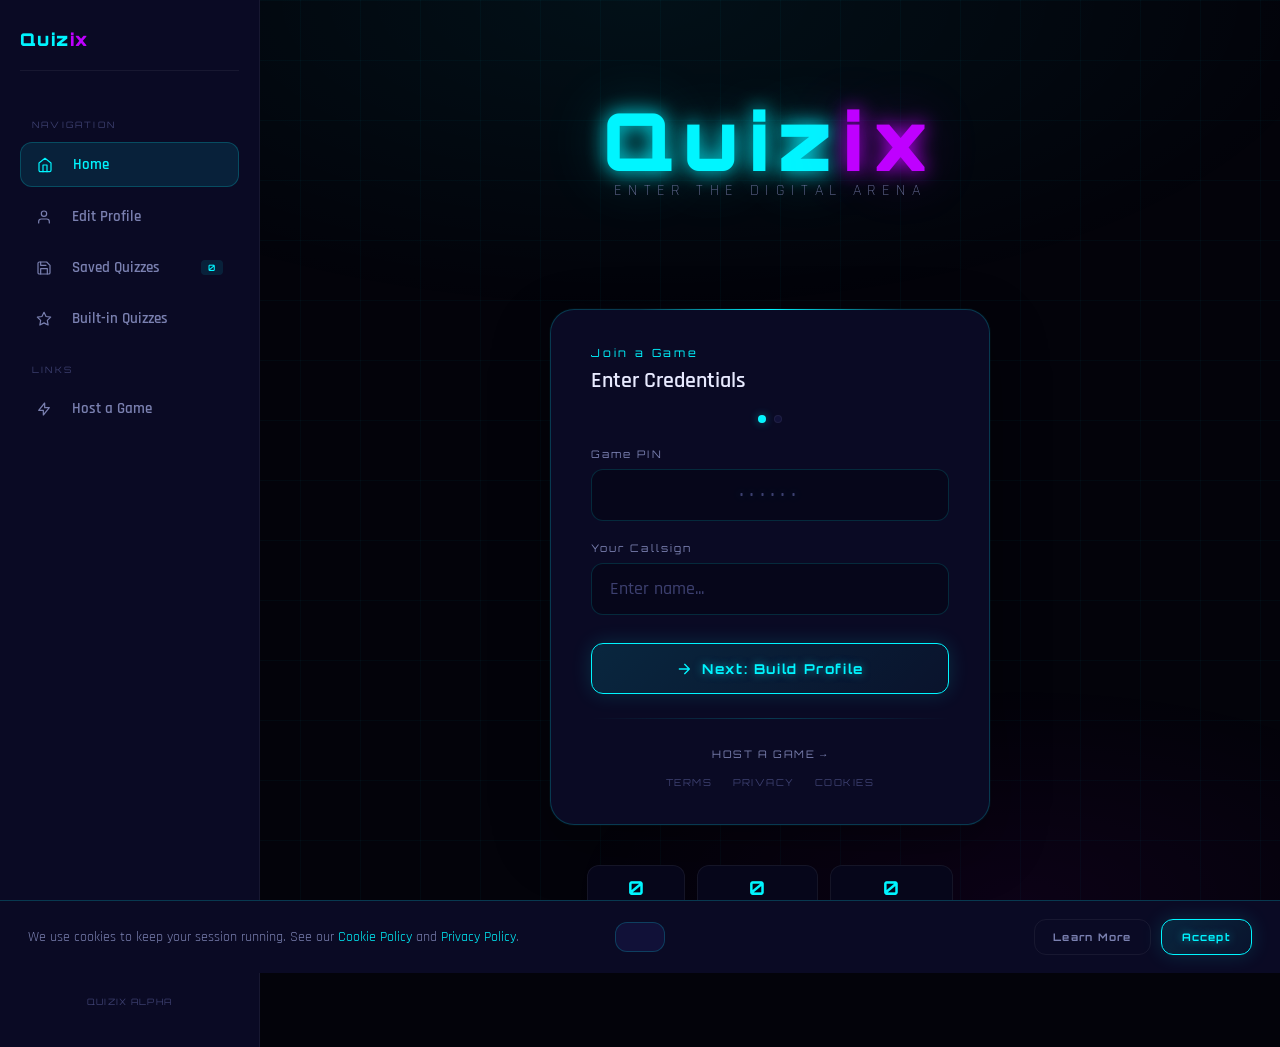
==== index.html @ 75e866b0 "Update index.html" ====
<!DOCTYPE html>
<html lang="en" data-theme="dark">
<head>
  <meta charset="UTF-8" />
  <meta name="viewport" content="width=device-width, initial-scale=1.0" />
  <title>Quizix — Enter the Arena</title>
  <link rel="stylesheet" href="style.css" />
<link rel="icon" href="https://iili.io/BruLSa9.png" sizes="192x192">
  <style>
    .screen-join, .screen-lobby-player, .screen-question, .screen-result, .screen-final, .screen-leaderboard { overflow-y: auto; }

    /* ===== SCORE BAR ===== */
    .my-score-bar {
      position: fixed; top: 0; left: 0; right: 0; z-index: 50;
      background: rgba(3,3,10,0.9); backdrop-filter: blur(10px);
      border-bottom: 1px solid var(--border-subtle);
      padding: 10px 20px;
      display: flex; align-items: center; justify-content: space-between;
    }
    [data-theme="light"] .my-score-bar { background: rgba(240,242,255,0.92); }
    .my-score-label { font-family: var(--font-display); font-size: 0.6rem; letter-spacing: 0.2em; color: var(--text-secondary); }
    .my-score-val { font-family: var(--font-display); font-size: 1.1rem; font-weight: 700; color: var(--neon-cyan); }
    .screen-question { padding-top: 70px; }

    /* ===== TOP BAR RIGHT ===== */
    .top-bar-right {
      position: fixed; top: 16px; right: 16px; z-index: 300;
      display: flex; align-items: center; gap: 8px;
    }
    .brain-bits-badge {
      background: var(--bg-panel);
      border: 1px solid rgba(255,230,0,0.3);
      border-radius: 20px;
      padding: 6px 14px;
      display: flex; align-items: center; gap: 6px;
      cursor: default;
      font-family: var(--font-display);
      font-size: 0.75rem;
      font-weight: 700;
      color: var(--neon-yellow);
      transition: all 0.2s;
      box-shadow: 0 2px 12px rgba(255,230,0,0.08);
      user-select: none;
    }
    .brain-bits-badge:hover { border-color: var(--neon-yellow); box-shadow: 0 0 16px rgba(255,230,0,0.2); }
    .brain-bits-tooltip {
      position: fixed; top: 52px; right: 16px; z-index: 301;
      background: var(--bg-elevated);
      border: 1px solid rgba(255,230,0,0.3);
      border-radius: var(--radius-md);
      padding: 8px 14px;
      font-family: var(--font-body);
      font-size: 0.85rem;
      color: var(--text-secondary);
      white-space: nowrap;
      opacity: 0; pointer-events: none;
      transform: translateY(-4px);
      transition: all 0.2s;
    }
    .brain-bits-badge:hover + .brain-bits-tooltip { opacity: 1; transform: translateY(0); }

    /* Pro badge */
    .pro-active-badge {
      background: rgba(255,230,0,0.12);
      border: 1px solid rgba(255,230,0,0.4);
      border-radius: 20px;
      padding: 5px 12px;
      font-family: var(--font-display);
      font-size: 0.6rem;
      letter-spacing: 0.12em;
      color: var(--neon-yellow);
      display: none;
      align-items: center;
      gap: 5px;
    }
    .pro-active-badge.visible { display: flex; }

    /* ===== HOME SCREEN ===== */
    #screen-home { padding: 0; align-items: stretch; justify-content: stretch; min-height: 100vh; position: relative; }
    #screen-home.active { display: flex; }
    .home-layout { display: flex; width: 100%; min-height: 100vh; }

    /* ===== SIDEBAR ===== */
    .sidebar {
      width: 260px; min-width: 260px;
      background: var(--bg-panel);
      border-right: 1px solid var(--border-subtle);
      display: flex; flex-direction: column;
      padding: 28px 20px; gap: 8px;
      position: relative; z-index: 10;
    }
    .sidebar-logo { display: flex; align-items: center; gap: 10px; margin-bottom: 24px; padding-bottom: 20px; border-bottom: 1px solid var(--border-subtle); }
    .sidebar-logo-img { height: 32px; width: auto; }
    .sidebar-logo-text { font-family: var(--font-display); font-size: 1.1rem; font-weight: 900; color: var(--neon-cyan); letter-spacing: 0.08em; }
    .sidebar-logo-text span { color: var(--neon-purple); }
    .sidebar-nav-label { font-family: var(--font-display); font-size: 0.55rem; letter-spacing: 0.25em; color: var(--text-muted); padding: 8px 12px 4px; margin-top: 8px; }
    .sidebar-btn {
      display: flex; align-items: center; gap: 12px;
      padding: 12px 16px; border-radius: var(--radius-md);
      border: none; background: transparent; cursor: pointer;
      font-family: var(--font-body); font-size: 0.95rem; font-weight: 600;
      color: var(--text-secondary); text-align: left; width: 100%; transition: all 0.2s;
    }
    .sidebar-btn:hover { background: rgba(0,245,255,0.06); color: var(--text-primary); }
    .sidebar-btn.active { background: rgba(0,245,255,0.1); color: var(--neon-cyan); border: 1px solid rgba(0,245,255,0.2); }
    .sidebar-btn .sb-icon { display: flex; align-items: center; width: 24px; flex-shrink: 0; }
    .sidebar-btn .sb-badge { margin-left: auto; font-family: var(--font-display); font-size: 0.55rem; letter-spacing: 0.1em; padding: 2px 7px; border-radius: 4px; background: rgba(0,245,255,0.1); color: var(--neon-cyan); }
    .sidebar-spacer { flex: 1; }
    .sidebar-version { font-family: var(--font-display); font-size: 0.55rem; letter-spacing: 0.15em; color: var(--text-muted); padding: 12px; text-align: center; }

    /* ===== HOME MAIN ===== */
    .home-main { flex: 1; display: flex; flex-direction: column; align-items: center; justify-content: center; padding: 60px 40px 80px; position: relative; overflow-y: auto; }
    .home-hero { text-align: center; margin-bottom: 48px; }
    .home-hero-img { height: 60px; width: auto; margin: 0 auto 16px; display: block; }
    .home-tagline { font-family: var(--font-body); font-size: 1rem; font-weight: 300; letter-spacing: 0.4em; color: var(--text-secondary); margin-bottom: 40px; }
    .home-cta-card { width: 100%; max-width: 440px; background: var(--bg-panel); border: 1px solid var(--border-glow); border-radius: var(--radius-xl); padding: 36px 40px; position: relative; }
    .home-cta-card::before { content: ''; position: absolute; top: -1px; left: 20%; right: 20%; height: 1px; background: linear-gradient(90deg, transparent, var(--neon-cyan), transparent); }
    .home-stats { display: flex; gap: 12px; justify-content: center; margin-top: 24px; flex-wrap: wrap; }

    /* ===== SIDEBAR PANELS ===== */
    .sidebar-panel { display: none; flex-direction: column; gap: 20px; width: 100%; max-width: 520px; padding: 60px 40px 80px; overflow-y: auto; }
    .sidebar-panel.panel-active { display: flex; }

    /* ===== EDIT PROFILE PANEL ===== */
    .profile-edit-avatar-wrap { display: flex; align-items: center; gap: 20px; padding: 20px; background: var(--bg-card); border: 1px solid var(--border-subtle); border-radius: var(--radius-lg); }
    .profile-edit-avatar { width: 72px; height: 72px; border-radius: 50%; border: 2px solid var(--neon-cyan); display: flex; align-items: center; justify-content: center; font-size: 2rem; flex-shrink: 0; transition: all 0.3s; overflow: hidden; }
    .profile-edit-avatar img { width: 100%; height: 100%; object-fit: cover; border-radius: 50%; }
    .profile-edit-info { flex: 1; }
    .profile-edit-name { font-family: var(--font-display); font-size: 1rem; font-weight: 700; color: var(--text-primary); margin-bottom: 4px; }
    .profile-edit-sub { font-family: var(--font-body); font-size: 0.85rem; color: var(--text-secondary); }
    .pro-locked-section { background: var(--bg-card); border: 1px solid rgba(255,230,0,0.2); border-radius: var(--radius-lg); padding: 20px; }
    .pro-locked-header { display: flex; align-items: center; gap: 8px; margin-bottom: 14px; }
    .pro-lock-icon { display: flex; align-items: center; color: var(--neon-yellow); }
    .pro-locked-title { font-family: var(--font-display); font-size: 0.7rem; letter-spacing: 0.15em; color: var(--neon-yellow); }
    .pro-img-upload-btn { width: 100%; padding: 20px; border: 2px dashed rgba(255,230,0,0.2); border-radius: var(--radius-md); background: transparent; cursor: pointer; display: flex; flex-direction: column; align-items: center; gap: 8px; transition: all 0.2s; color: var(--text-muted); font-family: var(--font-body); font-size: 0.9rem; }
    .pro-img-upload-btn:hover { border-color: rgba(255,230,0,0.4); background: rgba(255,230,0,0.03); color: var(--neon-yellow); }
    .bb-earning-guide { background: var(--bg-card); border: 1px solid var(--border-subtle); border-radius: var(--radius-lg); padding: 20px; }
    .bb-earn-row { display: flex; align-items: center; gap: 14px; padding: 10px 0; border-bottom: 1px solid var(--border-subtle); }
    .bb-earn-row:last-child { border-bottom: none; padding-bottom: 0; }
    .bb-earn-icon { display: flex; align-items: center; width: 28px; justify-content: center; flex-shrink: 0; }
    .bb-earn-info { flex: 1; }
    .bb-earn-title { font-family: var(--font-body); font-size: 0.9rem; font-weight: 600; color: var(--text-primary); }
    .bb-earn-desc { font-family: var(--font-body); font-size: 0.8rem; color: var(--text-secondary); margin-top: 2px; }
    .bb-earn-reward { font-family: var(--font-display); font-size: 0.8rem; font-weight: 700; color: var(--neon-yellow); }

    /* Pro upload preview */
    .pro-upload-preview { display: none; flex-direction: column; align-items: center; gap: 12px; }
    .pro-upload-preview.visible { display: flex; }
    .pro-upload-img-wrap { width: 80px; height: 80px; border-radius: 50%; overflow: hidden; border: 2px solid var(--neon-yellow); }
    .pro-upload-img-wrap img { width: 100%; height: 100%; object-fit: cover; }

    /* ===== CANCEL PRO ===== */
    .pro-cancel-btn {
      width: 100%; padding: 12px;
      background: transparent;
      border: 1px solid rgba(255,0,110,0.25);
      border-radius: var(--radius-md);
      font-family: var(--font-display); font-size: 0.65rem; font-weight: 700; letter-spacing: 0.12em;
      color: rgba(255,0,110,0.6); cursor: pointer;
      transition: all 0.2s;
      display: flex; align-items: center; justify-content: center; gap: 6px;
      margin-top: 10px;
    }
    .pro-cancel-btn:hover { border-color: var(--neon-pink); color: var(--neon-pink); background: rgba(255,0,110,0.04); }

    /* ===== SAVED QUIZZES ===== */
    .saved-quiz-card { background: var(--bg-card); border: 1px solid var(--border-subtle); border-radius: var(--radius-lg); padding: 18px 20px; display: flex; align-items: center; gap: 16px; cursor: pointer; transition: all 0.2s; animation: slideIn 0.3s ease both; }
    .saved-quiz-card:hover { border-color: var(--border-glow); transform: translateY(-1px); }
    .sqc-icon { display: flex; align-items: center; justify-content: center; width: 44px; height: 44px; border-radius: 10px; background: rgba(0,245,255,0.08); flex-shrink: 0; }
    .sqc-info { flex: 1; min-width: 0; }
    .sqc-title { font-family: var(--font-display); font-size: 0.75rem; font-weight: 700; letter-spacing: 0.05em; color: var(--text-primary); margin-bottom: 4px; white-space: nowrap; overflow: hidden; text-overflow: ellipsis; }
    .sqc-meta { font-family: var(--font-body); font-size: 0.8rem; color: var(--text-secondary); }
    .sqc-arrow { color: var(--text-muted); display: flex; align-items: center; }
    .no-saved-quizzes { text-align: center; padding: 40px 20px; }
    .no-saved-icon { display: flex; justify-content: center; margin-bottom: 12px; color: var(--text-muted); }
    .no-saved-text { font-family: var(--font-body); font-size: 1rem; color: var(--text-secondary); margin-bottom: 16px; }

    /* ===== PRO POPUP ===== */
    .pro-modal-overlay { position: fixed; inset: 0; z-index: 800; background: rgba(3,3,10,0.88); backdrop-filter: blur(16px); display: flex; align-items: center; justify-content: center; opacity: 0; pointer-events: none; transition: opacity 0.3s; }
    [data-theme="light"] .pro-modal-overlay { background: rgba(200,210,255,0.7); }
    .pro-modal-overlay.open { opacity: 1; pointer-events: all; }
    .pro-modal-box { background: var(--bg-panel); border: 1px solid rgba(255,230,0,0.3); border-radius: var(--radius-xl); padding: 0; max-width: 400px; width: 92%; overflow: hidden; box-shadow: 0 30px 80px rgba(0,0,0,0.5), 0 0 60px rgba(255,230,0,0.08); transform: scale(0.92); transition: transform 0.3s cubic-bezier(0.34,1.56,0.64,1); position: relative; }
    .pro-modal-overlay.open .pro-modal-box { transform: scale(1); }
    .pro-modal-img-wrap { width: 100%; height: 160px; overflow: hidden; position: relative; background: linear-gradient(135deg, rgba(255,230,0,0.08), rgba(191,0,255,0.08)); display: flex; align-items: center; justify-content: center; }
    .pro-modal-img { width: 100%; height: 100%; object-fit: cover; }
    .pro-modal-body { padding: 28px 32px 32px; text-align: center; }
    .pro-modal-title { font-family: var(--font-display); font-size: 1rem; font-weight: 700; letter-spacing: 0.1em; color: var(--neon-yellow); margin-bottom: 8px; }
    .pro-modal-sub { font-family: var(--font-body); font-size: 0.95rem; color: var(--text-secondary); line-height: 1.6; margin-bottom: 24px; }
    .pro-modal-features { display: flex; flex-direction: column; gap: 10px; margin-bottom: 24px; text-align: left; }
    .pro-feature-row { display: flex; align-items: center; gap: 10px; font-family: var(--font-body); font-size: 0.88rem; color: var(--text-secondary); }
    .pro-feature-row .pf-check { color: var(--neon-yellow); font-size: 1rem; display: flex; align-items: center; }
    .pro-buy-btn { width: 100%; padding: 16px; background: linear-gradient(135deg, rgba(255,230,0,0.15), rgba(255,109,0,0.1)); border: 1px solid var(--neon-yellow); border-radius: var(--radius-md); font-family: var(--font-display); font-size: 0.8rem; font-weight: 700; letter-spacing: 0.12em; color: var(--neon-yellow); cursor: pointer; box-shadow: 0 0 20px rgba(255,230,0,0.15); transition: all 0.2s; display: flex; align-items: center; justify-content: center; gap: 8px; }
    .pro-buy-btn:hover { box-shadow: 0 0 30px rgba(255,230,0,0.3); transform: translateY(-1px); }
    .pro-bb-balance { font-family: var(--font-display); font-size: 0.65rem; letter-spacing: 0.1em; color: var(--text-muted); margin-top: 12px; }
    .pro-modal-close { position: absolute; top: 12px; right: 12px; background: rgba(3,3,10,0.7); border: 1px solid rgba(255,255,255,0.1); color: rgba(255,255,255,0.6); width: 30px; height: 30px; border-radius: 8px; cursor: pointer; display: flex; align-items: center; justify-content: center; font-size: 0.85rem; transition: all 0.2s; z-index: 2; }
    .pro-modal-close:hover { border-color: rgba(255,0,110,0.4); color: var(--neon-pink); }

    /* ===== PROFILE STEP ===== */
    .profile-step { display: none; }
    .profile-step.active { display: flex; flex-direction: column; }
    .step-indicator { display: flex; gap: 8px; justify-content: center; margin-bottom: 24px; }
    .step-dot { width: 8px; height: 8px; border-radius: 50%; background: var(--bg-elevated); border: 1px solid var(--border-subtle); transition: all 0.3s; }
    .step-dot.active { background: var(--neon-cyan); box-shadow: 0 0 8px rgba(0,245,255,0.4); }
    .step-dot.done { background: rgba(0,245,255,0.3); }
    .q-image-wrap { width: 100%; max-width: 600px; margin: 0 auto 20px; }
    .q-image-wrap img { width: 100%; max-height: 220px; object-fit: contain; border-radius: var(--radius-md); border: 1px solid var(--border-subtle); background: var(--bg-card); }
    .multi-hint { font-family: var(--font-display); font-size: 0.6rem; letter-spacing: 0.15em; color: var(--neon-green); text-align: center; margin-bottom: 12px; display: none; }
    .multi-submit-wrap { display: flex; justify-content: center; margin-top: 16px; }
    .answer-btn.multi-selected { outline: 3px solid var(--neon-green); outline-offset: 2px; }
    .poll-hint { font-family: var(--font-display); font-size: 0.6rem; letter-spacing: 0.15em; color: var(--neon-orange); text-align: center; margin-bottom: 12px; display: none; }

    /* ===== LEGAL ===== */
    .legal-modal { position: fixed; inset: 0; z-index: 600; background: rgba(3,3,10,0.88); backdrop-filter: blur(16px); display: flex; align-items: center; justify-content: center; opacity: 0; pointer-events: none; transition: opacity 0.3s; }
    .legal-modal.open { opacity: 1; pointer-events: all; }
    .legal-box { background: var(--bg-panel); border: 1px solid var(--border-glow); border-radius: var(--radius-xl); padding: 40px; max-width: 600px; width: 92%; max-height: 80vh; overflow-y: auto; position: relative; }
    .legal-box h2 { font-family: var(--font-display); font-size: 0.9rem; letter-spacing: 0.2em; color: var(--neon-cyan); margin-bottom: 6px; }
    .legal-box p, .legal-box li { font-family: var(--font-body); font-size: 0.95rem; color: var(--text-secondary); line-height: 1.7; margin-bottom: 10px; }
    .legal-box ul { padding-left: 18px; margin-bottom: 12px; }
    .legal-box .legal-close { position: absolute; top: 16px; right: 16px; background: transparent; border: 1px solid var(--border-subtle); color: var(--text-muted); width: 32px; height: 32px; border-radius: 8px; cursor: pointer; display: flex; align-items: center; justify-content: center; transition: all 0.2s; }
    .cookie-banner { position: fixed; bottom: 0; left: 0; right: 0; z-index: 400; background: var(--bg-panel); border-top: 1px solid var(--border-glow); padding: 18px 28px; display: flex; align-items: center; gap: 18px; flex-wrap: wrap; backdrop-filter: blur(16px); transform: translateY(100%); transition: transform 0.4s cubic-bezier(0.34,1.56,0.64,1); }
    .cookie-banner.visible { transform: translateY(0); }
    .cookie-text { flex: 1; font-family: var(--font-body); font-size: 0.9rem; color: var(--text-secondary); min-width: 200px; }
    .cookie-text a { color: var(--neon-cyan); cursor: pointer; text-decoration: none; }
    .legal-footer { text-align: center; font-family: var(--font-display); font-size: 0.6rem; letter-spacing: 0.15em; color: var(--text-muted); margin-top: 16px; }
    .legal-footer a { color: var(--text-muted); text-decoration: none; margin: 0 8px; cursor: pointer; transition: color 0.2s; }
    .legal-footer a:hover { color: var(--neon-cyan); }
    .logo-img { height: 38px; width: auto; object-fit: contain; display: block; margin: 0 auto 8px; }

    /* ===== HACK MODE ===== */
    #matrix-canvas { position: fixed; inset: 0; z-index: 0; pointer-events: none; opacity: 0; transition: opacity 1s; }
    #matrix-canvas.visible { opacity: 0.15; }
    #scan-glitch { position: fixed; inset: 0; pointer-events: none; z-index: 1; background: repeating-linear-gradient(transparent, transparent 2px, rgba(0,255,65,0.01) 2px, rgba(0,255,65,0.01) 4px); }
    body.hack-mode-active { background: #000500 !important; }
    body.hack-mode-active .panel, body.hack-mode-active .stat-badge, body.hack-mode-active .lb-item { background: rgba(0,10,0,0.9) !important; border-color: rgba(0,255,65,0.25) !important; }
    body.hack-mode-active input { background: rgba(0,5,0,0.9) !important; border-color: rgba(0,255,65,0.2) !important; color: #00ff41 !important; }
    body.hack-mode-active .btn-primary { background: rgba(0,255,65,0.08) !important; border-color: #00ff41 !important; color: #00ff41 !important; }
    body.hack-mode-active .section-title, body.hack-mode-active .my-score-val { color: #00ff41 !important; }
    body.hack-mode-active .answer-btn { border-color: rgba(0,255,65,0.2) !important; background: rgba(0,10,0,0.8) !important; }
    body.hack-mode-active .answer-btn.correct { background: rgba(0,255,65,0.1) !important; border-color: #00ff41 !important; }
    body.hack-mode-active .timer-ring .ring-progress { stroke: #00ff41 !important; }
    body.hack-mode-active .timer-number { color: #00ff41 !important; }
    body.hack-mode-active .progress-bar-fill { background: linear-gradient(90deg,#00ff41,#00cc33) !important; }
    body.hack-mode-active .lb-score { color: #00ff41 !important; }
    body.hack-mode-active .my-score-bar { background: rgba(0,5,0,0.95) !important; }

    /* ===== COOK MODE ===== */
    body.cook-mode-active { background: #0a0500 !important; }
    body.cook-mode-active .panel, body.cook-mode-active .stat-badge, body.cook-mode-active .lb-item { background: rgba(20,10,0,0.92) !important; border-color: rgba(255,109,0,0.25) !important; }
    body.cook-mode-active .btn-primary { background: rgba(255,109,0,0.1) !important; border-color: var(--neon-orange) !important; color: var(--neon-orange) !important; }
    body.cook-mode-active .section-title, body.cook-mode-active .my-score-val { color: var(--neon-orange) !important; }
    body.cook-mode-active .timer-ring .ring-progress { stroke: var(--neon-orange) !important; }
    body.cook-mode-active .timer-number { color: var(--neon-orange) !important; }
    body.cook-mode-active .progress-bar-fill { background: linear-gradient(90deg, var(--neon-orange), var(--neon-yellow)) !important; }
    body.cook-mode-active .lb-score { color: var(--neon-orange) !important; }
    body.cook-mode-active .my-score-bar { background: rgba(10,5,0,0.95) !important; border-bottom-color: rgba(255,109,0,0.2) !important; }
    body.cook-mode-active .answered-badge { background: rgba(255,109,0,0.08) !important; border-color: rgba(255,109,0,0.3) !important; color: var(--neon-orange) !important; }

    /* ===== COOK BONUS ===== */
    #screen-cook-bonus { position: fixed; inset: 0; z-index: 200; background: #0a0500; display: flex; flex-direction: column; align-items: center; justify-content: center; padding: 40px; gap: 16px; opacity: 0; pointer-events: none; transition: opacity 0.5s; }
    #screen-cook-bonus.active { opacity: 1; pointer-events: all; }
    .cook-bonus-title { font-family: var(--font-display); font-size: 0.65rem; letter-spacing: 0.3em; color: rgba(255,109,0,0.5); text-align: center; }
    .cook-dish-display { text-align: center; }
    .cook-dish-icon { display: flex; justify-content: center; margin-bottom: 8px; }
    .cook-dish-name { font-family: var(--font-display); font-size: clamp(1rem,3vw,1.5rem); color: var(--neon-orange); font-weight: 700; text-shadow: 0 0 15px rgba(255,109,0,0.4); margin-bottom: 4px; }
    .cook-dish-desc { font-family: var(--font-body); font-size: 0.9rem; color: rgba(255,109,0,0.5); }
    .cook-bonus-pts { font-family: var(--font-display); font-size: 1.3rem; font-weight: 700; color: var(--neon-yellow); text-align: center; }
    .cook-bonus-waiting { font-family: var(--font-display); font-size: 0.65rem; letter-spacing: 0.2em; color: rgba(255,109,0,0.4); text-align: center; margin-top: 8px; display: flex; align-items: center; gap: 6px; justify-content: center; }

    /* ===== HACK CUTSCENE ===== */
    #screen-cutscene { position: fixed; inset: 0; z-index: 200; background: #000500; display: flex; flex-direction: column; align-items: center; justify-content: center; gap: 0; padding: 40px; opacity: 0; pointer-events: none; transition: opacity 0.5s; }
    #screen-cutscene.active { opacity: 1; pointer-events: all; }
    .cutscene-line { font-family: 'Courier New',monospace; font-size: clamp(1.2rem,3vw,2rem); color: #00ff41; text-align: center; margin-bottom: 8px; opacity: 0; transform: translateY(10px); transition: opacity 0.6s, transform 0.6s; }
    .cutscene-line.visible { opacity: 1; transform: none; }
    .cutscene-line.large { font-size: clamp(1.8rem,5vw,3.5rem); font-weight: 700; margin-bottom: 20px; }
    .cutscene-line.sub { font-size: clamp(0.8rem,2vw,1rem); color: rgba(0,255,65,0.5); letter-spacing: 0.25em; }
    .cutscene-progress { margin-top: 40px; width: 280px; height: 2px; background: rgba(0,255,65,0.1); border-radius: 1px; overflow: hidden; opacity: 0; transition: opacity 0.5s 1s; }
    .cutscene-progress.visible { opacity: 1; }
    .cutscene-progress-fill { height: 100%; width: 0%; background: #00ff41; transition: width 2.5s ease; }

    /* ===== PASSWORD PICKER ===== */
    #screen-password { position: fixed; inset: 0; z-index: 200; background: #000500; display: flex; flex-direction: column; align-items: center; justify-content: center; padding: 40px; gap: 24px; opacity: 0; pointer-events: none; transition: opacity 0.5s; }
    #screen-password.active { opacity: 1; pointer-events: all; }
    .pass-title { font-family: 'Courier New',monospace; font-size: 0.7rem; letter-spacing: 0.3em; color: rgba(0,255,65,0.5); text-align: center; }
    .pass-headline { font-family: 'Courier New',monospace; font-size: clamp(1.2rem,3.5vw,2rem); color: #00ff41; text-shadow: 0 0 20px rgba(0,255,65,0.5); text-align: center; font-weight: 700; }
    .pass-sub { font-family: 'Courier New',monospace; font-size: 0.85rem; color: rgba(0,255,65,0.4); text-align: center; }
    .password-grid { display: flex; flex-direction: column; gap: 14px; width: 100%; max-width: 400px; }
    .password-btn { background: rgba(0,10,0,0.9); border: 1px solid rgba(0,255,65,0.3); border-radius: 8px; padding: 18px 24px; cursor: pointer; font-family: 'Courier New',monospace; font-size: 1.05rem; color: #00ff41; text-align: left; transition: all 0.2s; display: flex; align-items: center; gap: 14px; }
    .password-btn:hover { border-color: #00ff41; background: rgba(0,255,65,0.04); transform: translateX(4px); }
    .pass-key-icon { display: flex; align-items: center; opacity: 0.7; }

    /* ===== HACK MINI-GAME ===== */
    #screen-hack-minigame { position: fixed; inset: 0; z-index: 200; background: #000500; display: flex; flex-direction: column; align-items: center; justify-content: center; padding: 30px; gap: 18px; opacity: 0; pointer-events: none; transition: opacity 0.5s; overflow-y: auto; }
    #screen-hack-minigame.active { opacity: 1; pointer-events: all; }
    .hack-target-info { text-align: center; }
    .hack-target-label { font-family: 'Courier New',monospace; font-size: 0.65rem; letter-spacing: 0.3em; color: rgba(0,255,65,0.4); margin-bottom: 6px; }
    .hack-target-name { font-family: 'Courier New',monospace; font-size: clamp(1.2rem,3vw,1.8rem); color: #00ff41; font-weight: 700; }
    .hack-terminal { background: rgba(0,8,0,0.95); border: 1px solid rgba(0,255,65,0.2); border-radius: 10px; padding: 20px 24px; width: 100%; max-width: 440px; position: relative; overflow: hidden; }
    .hack-terminal::before { content:''; position:absolute; top:0; left:0; right:0; height:28px; background: rgba(0,255,65,0.04); border-bottom: 1px solid rgba(0,255,65,0.1); }
    .hack-terminal-bar { position:absolute; top:8px; left:14px; display:flex; gap:6px; }
    .hack-terminal-dot { width:8px; height:8px; border-radius:50%; }
    .hack-terminal-dot:nth-child(1){background:#ff4444;} .hack-terminal-dot:nth-child(2){background:#ffaa00;} .hack-terminal-dot:nth-child(3){background:#00ff41;}
    .hack-terminal-title { position:absolute; top:7px; left:50%; transform:translateX(-50%); font-family:'Courier New',monospace; font-size:0.65rem; color:rgba(0,255,65,0.4); letter-spacing:0.15em; }
    .hack-terminal-body { padding-top: 20px; }
    .hack-log-line { font-family:'Courier New',monospace; font-size:0.82rem; color:rgba(0,255,65,0.7); line-height:1.8; opacity:0; transition:opacity 0.3s; }
    .hack-log-line.visible { opacity:1; }
    .hack-log-line.accent { color:#00ff41; }
    .hack-log-line.warn { color:#ffaa00; }
    .hack-firewall { width:100%; max-width:440px; background:rgba(0,8,0,0.9); border:1px solid rgba(0,255,65,0.2); border-radius:8px; padding:14px 18px; }
    .hack-fw-label { font-family:'Courier New',monospace; font-size:0.65rem; letter-spacing:0.2em; color:rgba(0,255,65,0.4); margin-bottom:10px; display:flex; align-items:center; justify-content:space-between; }
    .hack-fw-bar-wrap { height:6px; background:rgba(0,255,65,0.1); border-radius:3px; overflow:hidden; }
    .hack-fw-bar { height:100%; width:100%; background:linear-gradient(90deg,#00ff41,#ffaa00,#ff4444); border-radius:3px; }
    .pass-prompt { font-family:'Courier New',monospace; font-size:0.85rem; color:rgba(0,255,65,0.5); text-align:center; max-width:400px; line-height:1.6; }
    .pass-prompt strong { color:#00ff41; }
    .hack-pass-choices { display:flex; flex-direction:column; gap:12px; width:100%; max-width:400px; }
    .hack-pass-btn { background:rgba(0,8,0,0.9); border:1px solid rgba(0,255,65,0.2); border-radius:6px; padding:16px 20px; cursor:pointer; font-family:'Courier New',monospace; font-size:1rem; color:#00ff41; text-align:left; transition:all 0.2s; display:flex; align-items:center; gap:12px; }
    .hack-pass-btn:hover { border-color:#00ff41; background:rgba(0,255,65,0.04); }
    .hack-pass-btn:disabled { opacity:0.5; cursor:not-allowed; }
    .hack-pass-btn.hacked { border-color:#00ff41; background:rgba(0,255,65,0.08); }
    .hack-pass-btn.wrong-pass { border-color:#ff4444; color:rgba(255,0,0,0.6); }
    .hack-pass-num { font-size:0.65rem; letter-spacing:0.15em; color:rgba(0,255,65,0.3); width:24px; }
    .hack-result-banner { text-align:center; opacity:0; transition:opacity 0.5s; display:none; }
    .hack-result-banner.visible { opacity:1; display:block; }
    .hack-result-title { font-family:'Courier New',monospace; font-size:clamp(1.2rem,3vw,1.8rem); font-weight:700; letter-spacing:0.1em; margin-bottom:6px; }
    .hack-result-banner.success .hack-result-title { color:#00ff41; }
    .hack-result-banner.fail .hack-result-title { color:#ff4444; }
    .hack-result-sub { font-family:'Courier New',monospace; font-size:0.8rem; color:rgba(0,255,65,0.5); letter-spacing:0.1em; }
    .hack-result-pts { font-family:'Courier New',monospace; font-size:1.1rem; color:#00ff41; margin-top:8px; }
    .hack-continue-btn { background:transparent; border:1px solid rgba(0,255,65,0.4); border-radius:8px; padding:12px 32px; font-family:'Courier New',monospace; font-size:0.8rem; letter-spacing:0.2em; color:#00ff41; cursor:pointer; transition:all 0.2s; display:none; }
    .hack-continue-btn.visible { display:block; }
    .hack-continue-btn:hover { background:rgba(0,255,65,0.06); }

    /* ===== COOK INTRO ===== */
    #screen-cook-intro { position: fixed; inset: 0; z-index: 200; background: #0a0500; display: flex; flex-direction: column; align-items: center; justify-content: center; padding: 40px; gap: 20px; opacity: 0; pointer-events: none; transition: opacity 0.5s; overflow-y: auto; }
    #screen-cook-intro.active { opacity: 1; pointer-events: all; }
    .cook-intro-title { font-family: var(--font-display); font-size: clamp(0.7rem,2vw,0.9rem); letter-spacing: 0.3em; color: rgba(255,109,0,0.6); text-align: center; }
    .cook-intro-headline { font-family: var(--font-display); font-size: clamp(1.5rem,4vw,2.5rem); color: var(--neon-orange); font-weight: 700; text-align: center; text-shadow: 0 0 20px rgba(255,109,0,0.4); }
    .cook-intro-sub { font-family: var(--font-body); font-size: 1rem; color: rgba(255,109,0,0.55); text-align: center; max-width: 420px; line-height: 1.6; }
    .food-tiers { display: flex; flex-direction: column; gap: 12px; width: 100%; max-width: 420px; }
    .food-tier { background: rgba(20,10,0,0.9); border: 1px solid rgba(255,109,0,0.2); border-radius: 10px; padding: 14px 18px; display: flex; align-items: center; gap: 14px; }
    .food-tier-icon { display: flex; align-items: center; flex-shrink: 0; }
    .food-tier-info { flex: 1; }
    .food-tier-name { font-family: var(--font-display); font-size: 0.7rem; letter-spacing: 0.12em; color: var(--neon-orange); margin-bottom: 2px; }
    .food-tier-desc { font-family: var(--font-body); font-size: 0.85rem; color: rgba(255,109,0,0.5); }
    .food-tier-pts { font-family: var(--font-display); font-size: 0.7rem; color: var(--neon-yellow); letter-spacing: 0.1em; }
    .cook-continue-btn { background: transparent; border: 1px solid rgba(255,109,0,0.4); border-radius: 8px; padding: 14px 36px; font-family: var(--font-display); font-size: 0.75rem; letter-spacing: 0.2em; color: var(--neon-orange); cursor: pointer; transition: all 0.2s; margin-top: 8px; }
    .cook-continue-btn:hover { background: rgba(255,109,0,0.08); box-shadow: 0 0 20px rgba(255,109,0,0.2); }

    /* ===== LB AVATAR WITH IMG SUPPORT ===== */
    .lb-avatar-img { width: 32px; height: 32px; border-radius: 50%; object-fit: cover; flex-shrink: 0; }

    @media (max-width: 700px) {
      .sidebar { display: none; }
      .home-main { padding: 40px 20px 80px; }
      .home-cta-card { padding: 24px 20px; }
    }
  </style>
</head>
<body>

  <!-- SETTINGS MODAL -->
<div class="settings-modal-overlay" id="settings-modal">
  <div class="settings-modal-box">
    <button class="modal-close" id="settings-modal-close" style="position:absolute;top:16px;right:16px;background:transparent;border:1px solid var(--border-subtle);color:var(--text-muted);width:32px;height:32px;border-radius:8px;cursor:pointer;display:flex;align-items:center;justify-content:center;transition:all 0.2s;">✕</button>
    <div class="section-title" style="margin-bottom:6px;">Settings</div>
    <div class="section-sub" style="margin-bottom:24px;font-size:1.1rem;">Theme</div>

    <div style="display:flex;flex-direction:column;gap:14px;">
      <!-- BLUE (default) -->
      <div style="font-family:var(--font-display);font-size:0.6rem;letter-spacing:0.2em;color:var(--text-muted);margin-bottom:2px;">BLUE</div>
      <div style="display:flex;gap:12px;">
        <button class="theme-pick-btn" data-theme="dark" id="tp-dark">
          <div class="tp-swatch" style="background:linear-gradient(135deg,#03030a,#00f5ff33);border-color:#00f5ff44;"></div>
          <span>Dark</span>
          <div class="tp-check" id="tpc-dark">✓</div>
        </button>
        <button class="theme-pick-btn" data-theme="light" id="tp-light">
          <div class="tp-swatch" style="background:linear-gradient(135deg,#f0f2ff,#0077cc33);border-color:#0077cc44;"></div>
          <span>Light</span>
          <div class="tp-check" id="tpc-light">✓</div>
        </button>
      </div>

      <!-- GREEN -->
      <div style="font-family:var(--font-display);font-size:0.6rem;letter-spacing:0.2em;color:var(--text-muted);margin-top:8px;margin-bottom:2px;">GREEN</div>
      <div style="display:flex;gap:12px;">
        <button class="theme-pick-btn" data-theme="dark-green" id="tp-dark-green">
          <div class="tp-swatch" style="background:linear-gradient(135deg,#030a03,#39ff1433);border-color:#39ff1444;"></div>
          <span>Dark</span>
          <div class="tp-check" id="tpc-dark-green">✓</div>
        </button>
        <button class="theme-pick-btn" data-theme="light-green" id="tp-light-green">
          <div class="tp-swatch" style="background:linear-gradient(135deg,#f0fff0,#1a990033);border-color:#1a990044;"></div>
          <span>Light</span>
          <div class="tp-check" id="tpc-light-green">✓</div>
        </button>
      </div>

      <!-- PURPLE -->
      <div style="font-family:var(--font-display);font-size:0.6rem;letter-spacing:0.2em;color:var(--text-muted);margin-top:8px;margin-bottom:2px;">PURPLE</div>
      <div style="display:flex;gap:12px;">
        <button class="theme-pick-btn" data-theme="dark-purple" id="tp-dark-purple">
          <div class="tp-swatch" style="background:linear-gradient(135deg,#07030a,#bf00ff33);border-color:#bf00ff44;"></div>
          <span>Dark</span>
          <div class="tp-check" id="tpc-dark-purple">✓</div>
        </button>
        <button class="theme-pick-btn" data-theme="light-purple" id="tp-light-purple">
          <div class="tp-swatch" style="background:linear-gradient(135deg,#faf0ff,#7700cc33);border-color:#7700cc44;"></div>
          <span>Light</span>
          <div class="tp-check" id="tpc-light-purple">✓</div>
        </button>
      </div>
    </div>
  </div>
</div>

<style>
.settings-modal-overlay {
  position: fixed; inset: 0; z-index: 700;
  background: rgba(3,3,10,0.85); backdrop-filter: blur(14px);
  display: flex; align-items: center; justify-content: center;
  opacity: 0; pointer-events: none; transition: opacity 0.3s;
}
[data-theme="light"] .settings-modal-overlay,
[data-theme="light-green"] .settings-modal-overlay,
[data-theme="light-purple"] .settings-modal-overlay {
  background: rgba(220,225,255,0.7);
}
.settings-modal-overlay.open { opacity: 1; pointer-events: all; }
.settings-modal-box {
  background: var(--bg-panel); border: 1px solid var(--border-glow);
  border-radius: var(--radius-xl); padding: 40px 36px;
  max-width: 380px; width: 92%; position: relative;
  box-shadow: 0 30px 80px rgba(0,0,0,0.4);
  transform: scale(0.92); transition: transform 0.3s cubic-bezier(0.34,1.56,0.64,1);
}
.settings-modal-overlay.open .settings-modal-box { transform: scale(1); }
.theme-pick-btn {
  flex: 1; display: flex; flex-direction: column; align-items: center; gap: 8px;
  padding: 14px 10px; background: var(--bg-card);
  border: 2px solid var(--border-subtle); border-radius: var(--radius-md);
  cursor: pointer; transition: all 0.2s; position: relative;
  font-family: var(--font-display); font-size: 0.65rem; letter-spacing: 0.1em;
  color: var(--text-secondary);
}
.theme-pick-btn:hover { border-color: var(--neon-cyan); color: var(--neon-cyan); }
.theme-pick-btn.selected { border-color: var(--neon-cyan); color: var(--neon-cyan); background: rgba(0,245,255,0.05); }
.tp-swatch {
  width: 100%; height: 36px; border-radius: 8px;
  border: 1px solid transparent;
}
.tp-check {
  position: absolute; top: 6px; right: 8px;
  font-size: 0.7rem; color: var(--neon-cyan);
  display: none;
}
.theme-pick-btn.selected .tp-check { display: block; }
</style>
  
<canvas id="matrix-canvas"></canvas>
<div id="scan-glitch" style="display:none;"></div>

<!-- Top Right Bar -->
<div class="top-bar-right" id="top-bar-right" style="display:none;">
  <div class="pro-active-badge" id="pro-active-badge">
    <svg width="12" height="12" fill="none" viewBox="0 0 24 24"><path stroke="currentColor" stroke-width="2" stroke-linecap="round" stroke-linejoin="round" d="M12 2l3.09 6.26L22 9.27l-5 4.87 1.18 6.88L12 17.77l-6.18 3.25L7 14.14 2 9.27l6.91-1.01L12 2z"/></svg>
    PRO
  </div>
  <div class="brain-bits-badge" id="brain-bits-badge">
    <svg height="16" width="16" version="1.1" xmlns="http://www.w3.org/2000/svg" viewBox="0 0 512 512" fill="currentColor" style="flex-shrink:0;">
  <g>
    <path d="M345.934,233.32c-3.329-1.882-7.555-0.71-9.438,2.619c-1.882,3.329-0.71,7.565,2.624,9.447 c5.114,2.912,8.235,6.161,10.298,9.518c-8.54,3-16.11,4.234-22.799,4.234c-9.789-0.009-17.796-2.593-24.548-6.552 c-6.734-3.968-12.18-9.393-16.309-15.022c-6.806-9.278-15.661-17.542-26.098-23.571c-10.422-6.011-22.479-9.767-35.419-9.767 c-11.347-0.008-23.305,2.913-35.153,9.42c-4.844,2.655-9.043,5.762-12.7,9.153c-14.414,5.549-26.834,7.546-37.341,7.546 c-14.969,0-26.151-4.022-33.627-7.973c-3.733-1.971-6.525-3.933-8.332-5.353c-0.906-0.719-1.566-1.288-1.976-1.66l-0.426-0.409 l-0.067-0.062H94.62c-2.655-2.726-7.023-2.796-9.771-0.151c-2.752,2.654-2.832,7.04-0.177,9.792 c0.386,0.391,5.149,5.265,14.267,10.095c3.991,2.113,8.883,4.19,14.534,5.886c-1.501,2.113-3.551,5.202-5.784,9.135 c-4.293,7.573-9.225,18.201-11.738,30.737c-0.75,3.746,1.683,7.396,5.434,8.15c3.751,0.745,7.404-1.688,8.15-5.442 c2.108-10.556,6.414-19.94,10.205-26.608c1.891-3.338,3.645-5.993,4.906-7.778c0.63-0.896,1.136-1.58,1.474-2.024 c0.168-0.214,0.297-0.382,0.373-0.48l0.08-0.098l0.009-0.009l0.004-0.009c0.639-0.781,1.066-1.66,1.309-2.583 c3.525,0.434,7.227,0.701,11.156,0.692c7.284,0.009,15.261-0.852,23.851-2.805c-4.258,9.18-6.01,18.76-6.015,27.54 c0.017,8.843,1.7,16.869,4.701,23.261c1.637,3.463,5.77,4.936,9.228,3.303c3.458-1.634,4.936-5.771,3.298-9.224v-0.009 c-1.926-4.013-3.392-10.334-3.369-17.331c-0.005-7.546,1.624-15.856,5.531-23.438c3.928-7.582,10.028-14.498,19.479-19.701 c9.974-5.46,19.496-7.698,28.49-7.706c10.24,0,19.887,2.957,28.498,7.91c8.603,4.963,16.119,11.95,21.844,19.762 c5.038,6.872,11.778,13.655,20.452,18.769c8.656,5.114,19.284,8.478,31.58,8.469c8.136,0,16.975-1.474,26.466-4.706l0.022,0.497 c0,3.392-0.528,6.481-1.056,8.665c-0.262,1.092-0.524,1.954-0.706,2.513c-0.093,0.275-0.164,0.479-0.208,0.594l-0.04,0.107 l-0.004,0.017h0.004c-1.403,3.543,0.324,7.556,3.866,8.976c3.551,1.421,7.586-0.311,9.007-3.862 c0.177-0.497,2.966-7.413,2.992-17.011c0-5.505-0.964-11.968-4.164-18.35C359.62,244.054,354.133,237.928,345.934,233.32z"/>
    <path d="M361.382,187.056c-19.043,0-34.336-7.014-44.914-16.194c-5.278-4.581-9.336-9.704-12.003-14.604 c-2.681-4.91-3.911-9.58-3.893-13.078c0-3.827-3.103-6.925-6.929-6.925c-3.826,0-6.926,3.098-6.926,6.925 c0.018,6.516,2.055,13.193,5.58,19.692c3.689,6.766,9.078,13.335,15.928,19.123c-1.381,1.918-3.286,4.387-5.718,7.032 c-5.278,5.762-12.886,12.145-21.969,15.368c-3.604,1.287-5.482,5.256-4.194,8.851c1.287,3.605,5.252,5.488,8.852,4.199 c12.327-4.43,21.555-12.508,27.815-19.381c2.788-3.072,4.958-5.877,6.561-8.123c11.462,6.614,25.618,10.982,41.812,10.973 c3.822,0,6.93-3.098,6.93-6.925C368.311,190.164,365.204,187.056,361.382,187.056z"/>
    <path d="M315.197,322.537c-12.961,0-23.26-2.504-31.535-6.33c-12.385-5.753-20.42-14.595-25.476-23.412 c-2.521-4.395-4.261-8.771-5.358-12.616c-1.101-3.826-1.532-7.182-1.523-9.215c0-3.826-3.098-6.926-6.925-6.926 c-3.831,0-6.929,3.099-6.929,6.926c0,2.495,0.297,5.256,0.906,8.292c1.056,5.291,3.067,11.409,6.326,17.712 c4.888,9.447,12.647,19.354,24.242,26.884c2.903,1.899,6.046,3.622,9.428,5.166c0.528,2.273,1.261,6.321,1.256,11.204 c0,3.552-0.382,7.511-1.456,11.569c-1.074,4.057-2.823,8.195-5.602,12.216c-2.179,3.152-1.394,7.466,1.754,9.642 c3.148,2.175,7.462,1.394,9.638-1.749c3.782-5.469,6.178-11.151,7.608-16.567c1.434-5.424,1.913-10.582,1.913-15.111 c0-2.264-0.124-4.359-0.311-6.276c6.677,1.554,13.992,2.459,22.044,2.45c3.823,0,6.926-3.107,6.926-6.934 C322.123,325.644,319.02,322.537,315.197,322.537z"/>
    <path d="M409.302,218.468c-3.431-2.956-7.133-5.38-11.04-7.103c-3.902-1.722-8.026-2.752-12.248-2.752 c-3.826,0-6.929,3.098-6.929,6.925c0,3.836,3.103,6.934,6.929,6.934c2.548-0.009,5.771,0.879,9.158,2.841 c5.078,2.912,10.357,8.141,14.196,14.693c3.862,6.543,6.308,14.33,6.304,22.373c-0.031,8.852-2.819,18.085-10.365,27.266 c-2.437,2.956-2.02,7.315,0.932,9.756c2.948,2.433,7.316,2.016,9.753-0.932c9.508-11.472,13.565-24.194,13.534-36.09 c0-7.227-1.447-14.142-3.879-20.446C421.988,232.485,416.16,224.398,409.302,218.468z"/>
    <path d="M168.073,181.534v-0.009c4.759-5.638,11.538-10.059,19.266-13.033c7.715-2.983,16.327-4.475,24.384-4.466 c7.848-0.018,15.155,1.429,20.514,3.924c3.476,1.598,7.59,0.089,9.198-3.391c1.602-3.472,0.084-7.582-3.387-9.19 c-7.741-3.56-16.837-5.194-26.324-5.202c-9.739,0-19.901,1.758-29.365,5.388c-9.441,3.64-18.235,9.199-24.862,17.02 c-2.473,2.921-2.109,7.297,0.812,9.766C161.228,184.819,165.601,184.446,168.073,181.534z"/>
    <path d="M492.215,208.417c-1.225-1.243-2.539-2.424-3.87-3.586c0.696-3.88,1.1-7.831,1.1-11.844 c0.004-10.636-2.53-21.467-7.808-31.464c-6.033-11.462-14.969-20.554-25.401-26.715c-7.297-4.315-15.323-7.191-23.642-8.532 c-2.019-7.182-5.185-14.019-9.438-20.224c-7.08-10.334-17.148-18.892-29.467-24.193c-8.811-3.791-18.058-5.611-27.14-5.611 c0,0-0.28-0.009-0.79,0.036c-11.533,0.134-22.759,3.161-32.69,8.692c-3.884-4.679-8.376-8.843-13.375-12.35 c-10.956-7.697-24.353-12.261-38.687-12.403c-0.165-0.009-0.364-0.017-0.608-0.026c-0.031,0-0.062,0-0.097,0h-0.009h-0.009 h-0.004c-0.022,0-0.044,0-0.066,0c-0.133,0-0.293,0.009-0.497,0.017c-12.482,0.098-24.277,3.543-34.354,9.508 c-4.368,2.575-8.354,5.673-12.012,9.118c-10.44-6.508-22.777-10.308-35.917-10.37l-0.048-0.008h-0.311 c-0.009,0-0.014,0-0.022,0c-0.018,0-0.036,0-0.057,0c-0.16,0-0.36,0.008-0.613,0.026c-13.979,0.133-27.088,4.466-37.896,11.817 c-6.264,4.253-11.746,9.518-16.279,15.545c-5.735-1.553-11.723-2.396-17.841-2.396c-5.091,0-10.254,0.577-15.394,1.749 c-15.138,3.471-28.068,11.772-37.334,22.861h0.005c-6.503,7.768-11.195,16.93-13.77,26.812 c-9.873,3.348-19.177,8.959-26.959,16.886c-0.004,0.009-0.013,0.018-0.022,0.027c-13.051,13.308-19.621,30.718-19.616,48.004 v0.026v0.036c0,0,0,0.017,0,0.035v0.186h0.004c0.017,6.01,0.83,12.003,2.415,17.827C4.799,239.81,0.005,254.272,0,269.073 c-0.004,10.955,2.638,22.097,8.128,32.369c6.17,11.533,15.244,20.668,25.8,26.856c7.404,4.341,15.532,7.21,23.952,8.559 c4.484,12.048,12.172,22.444,22.009,30.141c11.701,9.172,26.462,14.596,42.278,14.596c1.643,0,3.281-0.052,4.918-0.177h0.04 h0.022h0.005h0.004c6.982-0.506,13.672-2.077,19.904-4.501c4.142,6.64,9.348,12.508,15.395,17.348 c11.697,9.366,26.572,14.96,42.517,15.031c0.058,0.009,0.106,0.009,0.156,0.009c0.054,0,0.106,0,0.156,0h0.009 c0.005,0,0.005,0,0.005,0h0.013h0.071c0.023,0,0.032,0,0.054,0l0.173-0.009h0.049c1.274-0.009,2.553-0.062,3.826-0.142h0.018 l0.75-0.018c5.708-0.418,11.222-1.528,16.447-3.249c6.583,9.775,15.75,18.022,27.092,23.492h-0.005 c9.57,4.616,19.78,6.827,29.8,6.827c9.756,0,19.3-2.121,28.054-6.046c12.722,13.512,30.661,21.627,49.957,21.646 c4.231,0,8.51-0.391,12.79-1.199c16.438-3.089,30.523-11.888,40.378-23.9h-0.004c6.436-7.821,11.067-17.054,13.544-27.016 c11.368-1.118,22.648-5.078,32.618-12.092c9.487-6.659,16.838-15.36,21.765-25.072c4.928-9.704,7.467-20.412,7.467-31.216 c0-7.2-1.172-14.428-3.476-21.397c5.917-4.82,11.15-10.698,15.323-17.578c6.748-11.098,9.997-23.474,9.997-35.638 C511.996,238.914,505.102,221.468,492.215,208.417z"/>
  </g>
</svg>
    <span id="bb-display">0B</span>
  </div>
  <div class="brain-bits-tooltip" id="bb-tooltip">0 brain bits</div>
  <button class="theme-toggle" id="theme-toggle-btn" style="position:static;top:auto;right:auto;">
    <span id="theme-icon">
      <svg width="14" height="14" fill="none" viewBox="0 0 24 24"><path stroke="currentColor" stroke-width="1.8" stroke-linecap="round" stroke-linejoin="round" d="M21 12.79A9 9 0 1111.21 3 7 7 0 0021 12.79z"/></svg>
    </span>
    <span id="theme-label">DARK</span>
  </button>
</div>

<!-- ===== HOME SCREEN ===== -->
<div class="screen active" id="screen-home">
  <div class="home-layout">
    <aside class="sidebar" id="main-sidebar">
      <div class="sidebar-logo">
        <img src="https://iili.io/BU5hHLQ.png" alt="Quizix" class="sidebar-logo-img"
          onerror="this.style.display='none';document.getElementById('sb-logo-text').style.display='block';" />
        <div class="sidebar-logo-text" id="sb-logo-text" style="display:none;">Quiz<span>ix</span></div>
      </div>
      <div class="sidebar-nav-label">NAVIGATION</div>
      <button class="sidebar-btn active" id="sb-home-btn" onclick="showSidebarPanel('home')">
        <span class="sb-icon"><svg width="16" height="16" fill="none" viewBox="0 0 24 24"><path stroke="currentColor" stroke-width="1.8" stroke-linecap="round" stroke-linejoin="round" d="M3 9l9-7 9 7v11a2 2 0 01-2 2H5a2 2 0 01-2-2z"/><polyline stroke="currentColor" stroke-width="1.8" stroke-linecap="round" stroke-linejoin="round" points="9 22 9 12 15 12 15 22"/></svg></span>Home
      </button>
      <button class="sidebar-btn" id="sb-profile-btn" onclick="showSidebarPanel('profile')">
        <span class="sb-icon"><svg width="16" height="16" fill="none" viewBox="0 0 24 24"><path stroke="currentColor" stroke-width="1.8" stroke-linecap="round" stroke-linejoin="round" d="M20 21v-2a4 4 0 00-4-4H8a4 4 0 00-4 4v2"/><circle stroke="currentColor" stroke-width="1.8" cx="12" cy="7" r="4"/></svg></span>Edit Profile
      </button>
      <button class="sidebar-btn" id="sb-saved-btn" onclick="showSidebarPanel('saved')">
        <span class="sb-icon"><svg width="16" height="16" fill="none" viewBox="0 0 24 24"><path stroke="currentColor" stroke-width="1.8" stroke-linecap="round" stroke-linejoin="round" d="M19 21H5a2 2 0 01-2-2V5a2 2 0 012-2h11l5 5v11a2 2 0 01-2 2z"/><polyline stroke="currentColor" stroke-width="1.8" stroke-linecap="round" stroke-linejoin="round" points="17 21 17 13 7 13 7 21"/><polyline stroke="currentColor" stroke-width="1.8" stroke-linecap="round" stroke-linejoin="round" points="7 3 7 8 15 8"/></svg></span>Saved Quizzes
        <span class="sb-badge" id="saved-count-badge">0</span>
      </button>
      <button class="sidebar-btn" id="sb-builtin-btn" onclick="showSidebarPanel('builtin')">
  <span class="sb-icon"><svg width="16" height="16" fill="none" viewBox="0 0 24 24"><path stroke="currentColor" stroke-width="1.8" stroke-linecap="round" stroke-linejoin="round" d="M12 2l3.09 6.26L22 9.27l-5 4.87 1.18 6.88L12 17.77l-6.18 3.25L7 14.14 2 9.27l6.91-1.01L12 2z"/></svg></span>Built-in Quizzes
</button>
      <div class="sidebar-nav-label">LINKS</div>
      <a href="host.html" class="sidebar-btn" style="text-decoration:none;">
        <span class="sb-icon"><svg width="16" height="16" fill="none" viewBox="0 0 24 24"><path stroke="currentColor" stroke-width="1.8" stroke-linecap="round" stroke-linejoin="round" d="M13 10V3L4 14h7v7l9-11h-7z"/></svg></span>Host a Game
      </a>
      <div class="sidebar-spacer"></div>
      <div class="sidebar-version">QUIZIX ALPHA</div>
    </aside>

    <main class="home-main" id="home-main-area">
      <!-- HOME PANEL -->
      <div id="panel-home" class="sidebar-panel panel-active" style="display:flex;align-items:center;flex-direction:column;justify-content:center;width:100%;max-width:100%;padding:40px;">
        <div class="home-hero fade-up">
          <img src="https://iili.io/Bg2rBmG.png" alt="Quizix" class="home-hero-img"
            onerror="this.style.display='none';document.getElementById('hero-logo-fallback').style.display='block';" />
          <div class="logo" id="hero-logo-fallback" style="display:none;">Quiz<span>ix</span></div>
          <div class="home-tagline">ENTER THE DIGITAL ARENA</div>
        </div>
        <div class="home-cta-card fade-up-2">
          <div class="section-title">Join a Game</div>
          <div class="section-sub" style="margin-bottom:20px;">Enter Credentials</div>
          <div class="step-indicator">
            <div class="step-dot active" id="dot-0"></div>
            <div class="step-dot" id="dot-1"></div>
          </div>
          <div class="profile-step active" id="step-0">
            <div class="input-group">
              <div class="input-label">Game PIN</div>
              <input type="text" class="pin-input" id="input-pin" maxlength="6" placeholder="••••••" autocomplete="off" inputmode="numeric" />
            </div>
            <div class="input-group">
              <div class="input-label">Your Callsign</div>
              <input type="text" id="input-name" maxlength="20" placeholder="Enter name..." autocomplete="off" />
            </div>
            <button class="btn btn-primary" id="btn-next-step" style="margin-top:8px;">
              <svg width="16" height="16" fill="none" viewBox="0 0 24 24"><path stroke="currentColor" stroke-width="2" stroke-linecap="round" stroke-linejoin="round" d="M13 5l7 7-7 7M5 12h14"/></svg>
              Next: Build Profile
            </button>
            <div class="divider"></div>
            <div style="text-align:center;">
              <a href="host.html" style="color:var(--text-secondary);font-family:var(--font-display);font-size:0.65rem;letter-spacing:0.15em;text-decoration:none;display:inline-flex;align-items:center;gap:6px;">HOST A GAME →</a>
            </div>
            <div class="legal-footer" style="margin-top:12px;">
              <a onclick="openLegal('terms')">TERMS</a>
              <a onclick="openLegal('privacy')">PRIVACY</a>
              <a onclick="openLegal('cookies')">COOKIES</a>
            </div>
          </div>
          <div class="profile-step" id="step-1">
            <div class="section-title" style="margin-bottom:4px;">Choose Your Avatar</div>
            <div style="display:flex;justify-content:center;margin-bottom:20px;margin-top:12px;">
              <div class="profile-preview" id="profile-preview" style="background:rgba(0,245,255,0.1);overflow:hidden;">
                <span id="avatar-display">
                  <svg width="32" height="32" fill="none" viewBox="0 0 24 24"><rect x="3" y="3" width="18" height="18" rx="4" stroke="currentColor" stroke-width="1.5"/><circle cx="9" cy="10" r="1.5" fill="currentColor"/><circle cx="15" cy="10" r="1.5" fill="currentColor"/><path stroke="currentColor" stroke-width="1.5" stroke-linecap="round" d="M9 15s1 1.5 3 1.5 3-1.5 3-1.5"/></svg>
                </span>
              </div>
            </div>
            <!-- Pro custom image shown here if active -->
            <div id="pro-join-img-notice" style="display:none;text-align:center;margin-bottom:12px;font-family:var(--font-display);font-size:0.6rem;letter-spacing:0.12em;color:var(--neon-yellow);">
              <svg width="10" height="10" fill="var(--neon-yellow)" viewBox="0 0 24 24" style="vertical-align:middle;margin-right:4px;"><path d="M12 2l3.09 6.26L22 9.27l-5 4.87 1.18 6.88L12 17.77l-6.18 3.25L7 14.14 2 9.27l6.91-1.01L12 2z"/></svg>
              PRO — Using your custom profile photo
            </div>
            <div class="input-label" style="margin-bottom:8px;">Avatar</div>
            <div class="avatar-picker" id="avatar-picker"></div>
            <div class="input-label" style="margin-bottom:8px;margin-top:4px;">Colour</div>
            <div class="color-picker" id="color-picker"></div>
            <div style="display:flex;gap:10px;margin-top:16px;">
              <button class="btn btn-secondary" id="btn-back-0" style="flex:1;">
                <svg width="14" height="14" fill="none" viewBox="0 0 24 24"><path stroke="currentColor" stroke-width="2" stroke-linecap="round" stroke-linejoin="round" d="M11 19l-7-7 7-7M19 12H5"/></svg>
                Back
              </button>
              <button class="btn btn-primary" id="btn-join" style="flex:2;width:auto;">
                <svg width="16" height="16" fill="none" viewBox="0 0 24 24"><path stroke="currentColor" stroke-width="2" stroke-linecap="round" stroke-linejoin="round" d="M13 10V3L4 14h7v7l9-11h-7z"/></svg>
                Launch Into Arena
              </button>
            </div>
          </div>
        </div>
        <div class="home-stats fade-up-3" id="home-stats" style="margin-top:20px;">
          <div class="stat-badge">
            <div class="s-val" id="stat-bb-display">0</div>
            <div class="s-label">Brain Bits</div>
          </div>
          <div class="stat-badge">
            <div class="s-val" id="stat-games-played">0</div>
            <div class="s-label">Games Played</div>
          </div>
          <div class="stat-badge">
            <div class="s-val" id="stat-saved-quizzes">0</div>
            <div class="s-label">Saved Quizzes</div>
          </div>
        </div>
      </div>

      <!-- EDIT PROFILE PANEL -->
      <div id="panel-profile" class="sidebar-panel" style="margin:0 auto;">
        <div class="section-title">Edit Profile</div>
        <div class="section-sub" style="margin-bottom:4px;">Your Identity</div>

        <div class="profile-edit-avatar-wrap">
          <div class="profile-edit-avatar" id="profile-edit-avatar-preview">
            <svg width="32" height="32" fill="none" viewBox="0 0 24 24"><rect x="3" y="3" width="18" height="18" rx="4" stroke="currentColor" stroke-width="1.5"/><circle cx="9" cy="10" r="1.5" fill="currentColor"/><circle cx="15" cy="10" r="1.5" fill="currentColor"/><path stroke="currentColor" stroke-width="1.5" stroke-linecap="round" d="M9 15s1 1.5 3 1.5 3-1.5 3-1.5"/></svg>
          </div>
          <div class="profile-edit-info">
            <div class="profile-edit-name" id="profile-edit-name-display">No name yet</div>
            <div class="profile-edit-sub" id="profile-edit-sub-display">Quizix Player</div>
          </div>
        </div>

        <!-- Pro Section — shows upload if Pro, upsell if not -->
        <div class="pro-locked-section" id="pro-section">
          <div class="pro-locked-header">
            <span class="pro-lock-icon" id="pro-lock-icon">
              <svg width="16" height="16" fill="none" viewBox="0 0 24 24"><rect x="3" y="11" width="18" height="11" rx="2" stroke="var(--neon-yellow)" stroke-width="1.8"/><path stroke="var(--neon-yellow)" stroke-width="1.8" stroke-linecap="round" d="M7 11V7a5 5 0 0110 0v4"/></svg>
            </span>
            <span class="pro-locked-title" id="pro-section-title">CUSTOM PROFILE IMAGE — QUIZIX PRO</span>
          </div>

          <!-- Non-Pro: upsell button -->
          <button class="pro-img-upload-btn" id="pro-upload-btn" style="display:flex;">
            <svg width="24" height="24" fill="none" viewBox="0 0 24 24"><path stroke="currentColor" stroke-width="1.5" stroke-linecap="round" stroke-linejoin="round" d="M23 19a2 2 0 01-2 2H3a2 2 0 01-2-2V8a2 2 0 012-2h4l2-3h6l2 3h4a2 2 0 012 2z"/><circle stroke="currentColor" stroke-width="1.5" cx="12" cy="13" r="4"/></svg>
            <span>Upload a custom profile photo</span>
            <span style="font-size:0.75rem;color:var(--text-muted);">Appears in quiz leaderboards</span>
          </button>

          <!-- Pro active: real upload -->
          <div id="pro-upload-active" style="display:none;flex-direction:column;gap:14px;">
            <div class="pro-upload-preview" id="pro-upload-preview">
              <div class="pro-upload-img-wrap">
                <img id="pro-preview-img" src="" alt="Profile photo" />
              </div>
              <button class="btn btn-danger" style="padding:8px 18px;font-size:0.65rem;" id="pro-remove-photo-btn">Remove Photo</button>
            </div>
            <label style="cursor:pointer;">
              <div class="pro-img-upload-btn" style="border-color:rgba(255,230,0,0.35);color:var(--neon-yellow);">
                <svg width="20" height="20" fill="none" viewBox="0 0 24 24"><path stroke="currentColor" stroke-width="1.5" stroke-linecap="round" stroke-linejoin="round" d="M21 15v4a2 2 0 01-2 2H5a2 2 0 01-2-2v-4M17 8l-5-5-5 5M12 3v12"/></svg>
                <span id="pro-upload-label">Upload Profile Photo</span>
                <span style="font-size:0.75rem;color:rgba(255,230,0,0.5);">JPG, PNG, GIF — shown on all leaderboards</span>
              </div>
              <input type="file" id="pro-file-input" accept="image/*" style="display:none;" />
            </label>
            <div style="font-family:var(--font-display);font-size:0.6rem;letter-spacing:0.1em;color:var(--neon-yellow);background:rgba(255,230,0,0.06);border:1px solid rgba(255,230,0,0.15);border-radius:6px;padding:8px 14px;display:flex;align-items:center;gap:6px;">
              <svg width="12" height="12" fill="none" viewBox="0 0 24 24"><path stroke="currentColor" stroke-width="2" stroke-linecap="round" stroke-linejoin="round" d="M12 2l3.09 6.26L22 9.27l-5 4.87 1.18 6.88L12 17.77l-6.18 3.25L7 14.14 2 9.27l6.91-1.01L12 2z"/></svg>
              PRO ACTIVE — 1.5× points multiplier + bonus Brain Bits
            </div>
            <!-- Cancel subscription -->
            <button class="pro-cancel-btn" id="pro-cancel-btn">
              <svg width="12" height="12" fill="none" viewBox="0 0 24 24"><circle cx="12" cy="12" r="10" stroke="currentColor" stroke-width="1.8"/><path stroke="currentColor" stroke-width="1.8" stroke-linecap="round" d="M9 9l6 6M15 9l-6 6"/></svg>
              Cancel Pro Subscription (refund 250B)
            </button>
          </div>
        </div>

        <div class="bb-earning-guide">
          <div class="section-title" style="margin-bottom:14px;">How to Earn Brain Bits</div>
          <div class="bb-earn-row">
            <div class="bb-earn-icon"><svg width="20" height="20" fill="none" viewBox="0 0 24 24"><circle cx="12" cy="12" r="10" stroke="var(--neon-cyan)" stroke-width="1.5"/><path stroke="var(--neon-cyan)" stroke-width="2" stroke-linecap="round" stroke-linejoin="round" d="M9 12l2 2 4-4"/></svg></div>
            <div class="bb-earn-info">
              <div class="bb-earn-title">Score 75%+ on a quiz</div>
              <div class="bb-earn-desc" id="bb-75-desc">Earn bits for performing well</div>
            </div>
            <div class="bb-earn-reward" id="bb-75-reward">+25B</div>
          </div>
          <div class="bb-earn-row">
            <div class="bb-earn-icon"><svg width="20" height="20" fill="none" viewBox="0 0 24 24"><path stroke="var(--neon-yellow)" stroke-width="1.5" stroke-linecap="round" stroke-linejoin="round" d="M12 15a6 6 0 100-12 6 6 0 000 12zM8.21 13.89L7 23l5-3 5 3-1.21-9.12"/></svg></div>
            <div class="bb-earn-info">
              <div class="bb-earn-title">Score 100% on a quiz</div>
              <div class="bb-earn-desc" id="bb-100-desc">Perfect game = perfect reward</div>
            </div>
            <div class="bb-earn-reward" id="bb-100-reward">+75B</div>
          </div>
          <div class="bb-earn-row">
            <div class="bb-earn-icon"><svg width="20" height="20" fill="none" viewBox="0 0 24 24"><path stroke="var(--neon-yellow)" stroke-width="1.5" stroke-linecap="round" stroke-linejoin="round" d="M12 2l3.09 6.26L22 9.27l-5 4.87 1.18 6.88L12 17.77l-6.18 3.25L7 14.14 2 9.27l6.91-1.01L12 2z"/></svg></div>
            <div class="bb-earn-info">
              <div class="bb-earn-title">Quizix Pro subscription</div>
              <div class="bb-earn-desc">1.5× points + custom profile image</div>
            </div>
            <div class="bb-earn-reward" style="color:var(--neon-yellow);">500B/mo</div>
          </div>
        </div>
        <button class="btn btn-secondary" onclick="showSidebarPanel('home')" style="display:inline-flex;align-items:center;gap:6px;">
          <svg width="14" height="14" fill="none" viewBox="0 0 24 24"><path stroke="currentColor" stroke-width="2" stroke-linecap="round" stroke-linejoin="round" d="M11 19l-7-7 7-7M19 12H5"/></svg>
          Back to Home
        </button>
      </div>

      <!-- SAVED QUIZZES PANEL -->
      <div id="panel-saved" class="sidebar-panel" style="margin:0 auto;">
        <div class="section-title">Saved Quizzes</div>
        <div class="section-sub" style="margin-bottom:4px;">Your Quiz Library</div>
        <div id="saved-quizzes-list"></div>
        <button class="btn btn-secondary" onclick="showSidebarPanel('home')" style="display:inline-flex;align-items:center;gap:6px;margin-top:8px;">
          <svg width="14" height="14" fill="none" viewBox="0 0 24 24"><path stroke="currentColor" stroke-width="2" stroke-linecap="round" stroke-linejoin="round" d="M11 19l-7-7 7-7M19 12H5"/></svg>
          Back to Home
        </button>
      </div>
    </main>
  </div>
</div>
  <!-- BUILT-IN QUIZZES PANEL -->
<div id="panel-builtin" class="sidebar-panel" style="margin:0 auto;max-width:520px;">
  <div class="section-title">Built-in Quizzes</div>
  <div class="section-sub" style="margin-bottom:4px;">Ready to Play</div>
  <div style="font-family:var(--font-body);font-size:0.9rem;color:var(--text-secondary);margin-bottom:20px;">Load any quiz instantly into the host panel. One of these might be hiding something...</div>
  <div id="builtin-quiz-list" style="display:flex;flex-direction:column;gap:12px;"></div>
  <button class="btn btn-secondary" onclick="showSidebarPanel('home')" style="display:inline-flex;align-items:center;gap:6px;margin-top:8px;">
    <svg width="14" height="14" fill="none" viewBox="0 0 24 24"><path stroke="currentColor" stroke-width="2" stroke-linecap="round" stroke-linejoin="round" d="M11 19l-7-7 7-7M19 12H5"/></svg>
    Back to Home
  </button>
</div>

<!-- ===== HACK CUTSCENE ===== -->
<div id="screen-cutscene">
  <div class="cutscene-line sub" id="cs-line-0">[ QUIZIX UNDERGROUND NETWORK ]</div>
  <div class="cutscene-line" id="cs-line-1">INITIALIZING SECURE TUNNEL...</div>
  <div class="cutscene-line" id="cs-line-2">CONNECTION ESTABLISHED</div>
  <div class="cutscene-line large" id="cs-line-3">WELCOME, HACKER</div>
  <div class="cutscene-line large" style="color:#00ff41;font-size:clamp(2rem,6vw,4rem);" id="cs-line-name">___</div>
  <div class="cutscene-line sub" id="cs-line-4" style="margin-top:8px;">IDENTITY CONFIRMED — CLEARANCE LEVEL 5</div>
  <div class="cutscene-progress" id="cs-progress"><div class="cutscene-progress-fill" id="cs-progress-fill"></div></div>
</div>

<!-- ===== PASSWORD PICKER ===== -->
<div id="screen-password">
  <div class="pass-title">SECURITY PROTOCOL ALPHA-7</div>
  <div class="pass-headline">CHOOSE YOUR PASSWORD</div>
  <div class="pass-sub">// 3 of 50 possible ciphers — chosen at random</div>
  <div class="password-grid" id="password-grid"></div>
</div>

<!-- ===== COOK INTRO ===== -->
<div id="screen-cook-intro">
  <div class="cook-intro-title">CHEF'S ARENA — WELCOME</div>
  <div class="cook-intro-headline" id="cook-intro-name">CHEF ___</div>
  <div class="cook-intro-sub">Correct answers earn points. More points = better ingredients. The host serves dishes — the better your score, the tastier the dish and the more bonus points you earn!</div>
  <div class="food-tiers">
    <div class="food-tier"><div class="food-tier-icon"><svg width="28" height="28" fill="none" viewBox="0 0 24 24"><path stroke="var(--neon-orange)" stroke-width="1.5" stroke-linecap="round" stroke-linejoin="round" d="M12 2C8 6 4 9 4 14a8 8 0 0016 0c0-5-4-8-8-12z"/><path stroke="var(--neon-orange)" stroke-width="1.5" stroke-linecap="round" d="M12 14v4"/></svg></div><div class="food-tier-info"><div class="food-tier-name">INSTANT NOODLES</div><div class="food-tier-desc">0–999 pts — basic but filling</div></div><div class="food-tier-pts">+50 bonus</div></div>
    <div class="food-tier"><div class="food-tier-icon"><svg width="28" height="28" fill="none" viewBox="0 0 24 24"><path stroke="var(--neon-orange)" stroke-width="1.5" stroke-linecap="round" stroke-linejoin="round" d="M18 8h1a4 4 0 010 8h-1M2 8h16v9a4 4 0 01-4 4H6a4 4 0 01-4-4V8z"/><path stroke="var(--neon-orange)" stroke-width="1.5" stroke-linecap="round" d="M6 1v3M10 1v3M14 1v3"/></svg></div><div class="food-tier-info"><div class="food-tier-name">STREET BURGER</div><div class="food-tier-desc">1000–2499 pts — solid grub</div></div><div class="food-tier-pts">+150 bonus</div></div>
    <div class="food-tier"><div class="food-tier-icon"><svg width="28" height="28" fill="none" viewBox="0 0 24 24"><path stroke="var(--neon-orange)" stroke-width="1.5" stroke-linecap="round" stroke-linejoin="round" d="M3 11l19-9-9 19-2-8-8-2z"/></svg></div><div class="food-tier-info"><div class="food-tier-name">PRIME STEAK</div><div class="food-tier-desc">2500–4999 pts — now we're cooking</div></div><div class="food-tier-pts">+350 bonus</div></div>
    <div class="food-tier"><div class="food-tier-icon"><svg width="28" height="28" fill="none" viewBox="0 0 24 24"><path stroke="var(--neon-orange)" stroke-width="1.5" stroke-linecap="round" stroke-linejoin="round" d="M12 2C8 2 4 6 4 10c0 5 4 10 8 12 4-2 8-7 8-12 0-4-4-8-8-8z"/><circle cx="12" cy="10" r="3" stroke="var(--neon-orange)" stroke-width="1.5"/></svg></div><div class="food-tier-info"><div class="food-tier-name">LOBSTER THERMIDOR</div><div class="food-tier-desc">5000+ pts — elite cuisine</div></div><div class="food-tier-pts">+600 bonus</div></div>
  </div>
  <button class="cook-continue-btn" id="cook-intro-continue">ENTER THE KITCHEN →</button>
</div>

<!-- ===== COOK BONUS ===== -->
<div id="screen-cook-bonus">
  <div class="cook-bonus-title">[ CHEF SERVED A DISH ]</div>
  <div class="cook-dish-display">
    <div class="cook-dish-icon" id="cook-dish-icon"></div>
    <div class="cook-dish-name" id="cook-dish-name">INSTANT NOODLES</div>
    <div class="cook-dish-desc" id="cook-dish-desc">Simple but satisfying</div>
  </div>
  <div class="cook-bonus-pts" id="cook-bonus-pts">+50 pts bonus</div>
  <div class="cook-bonus-waiting">
    <svg width="12" height="12" fill="none" viewBox="0 0 24 24" style="animation:spin 1.2s linear infinite;"><path stroke="currentColor" stroke-width="2" stroke-linecap="round" d="M12 2v4M12 18v4M4.93 4.93l2.83 2.83M16.24 16.24l2.83 2.83M2 12h4M18 12h4M4.93 19.07l2.83-2.83M16.24 7.76l2.83-2.83"/></svg>
    AWAITING NEXT QUESTION...
  </div>
</div>

<!-- ===== HACK MINI-GAME ===== -->
<div id="screen-hack-minigame">
  <div class="hack-target-info">
    <div class="hack-target-label">[ TARGET ACQUIRED ]</div>
    <div class="hack-target-name" id="hack-target-name">PLAYER_ALPHA</div>
  </div>
  <div class="hack-terminal">
    <div class="hack-terminal-bar"><div class="hack-terminal-dot"></div><div class="hack-terminal-dot"></div><div class="hack-terminal-dot"></div></div>
    <div class="hack-terminal-title">QUIZIX_SHELL v3.1.4</div>
    <div class="hack-terminal-body">
      <div class="hack-log-line" id="hlog-1">$ connecting to target node...</div>
      <div class="hack-log-line" id="hlog-2">$ bypassing NAT layer... <span style="color:#00ff41;">OK</span></div>
      <div class="hack-log-line accent" id="hlog-3">$ FIREWALL DETECTED — initiating crack</div>
      <div class="hack-log-line warn" id="hlog-4">$ WARNING: intrusion countermeasures active</div>
      <div class="hack-log-line accent" id="hlog-5">$ PASSWORD REQUIRED TO BREACH</div>
    </div>
  </div>
  <div class="hack-firewall">
    <div class="hack-fw-label"><span>FIREWALL STATUS</span><span id="fw-status-text" style="color:#ffaa00;">ACTIVE</span></div>
    <div class="hack-fw-bar-wrap"><div class="hack-fw-bar" id="fw-bar"></div></div>
  </div>
  <div class="pass-prompt">Hacking <strong id="hack-pass-victim">PLAYER_ALPHA</strong>'s firewall.<br>What's their password?</div>
  <div class="hack-pass-choices" id="hack-pass-choices"></div>
  <div class="hack-result-banner" id="hack-result-banner">
    <div class="hack-result-title" id="hack-result-title">ACCESS GRANTED</div>
    <div class="hack-result-sub" id="hack-result-sub">FIREWALL BREACHED</div>
    <div class="hack-result-pts" id="hack-result-pts">+250 pts stolen</div>
  </div>
  <button class="hack-continue-btn" id="hack-continue-btn">[ CONTINUE ]</button>
</div>

<!-- LOBBY -->
<div class="screen" id="screen-lobby-player">
  <div class="waiting-pulse">
    <svg width="36" height="36" fill="none" viewBox="0 0 24 24" style="color:var(--neon-cyan);"><path stroke="currentColor" stroke-width="1.5" stroke-linecap="round" stroke-linejoin="round" d="M14.752 11.168l-3.197-2.132A1 1 0 0010 9.87v4.263a1 1 0 001.555.832l3.197-2.132a1 1 0 000-1.664z"/><path stroke="currentColor" stroke-width="1.5" stroke-linecap="round" stroke-linejoin="round" d="M21 12a9 9 0 11-18 0 9 9 0 0118 0z"/></svg>
  </div>
  <div style="text-align:center;margin-bottom:32px;" class="fade-up">
    <div class="section-title" id="lobby-section-title">Lobby</div>
    <div style="display:flex;flex-direction:column;align-items:center;gap:12px;">
      <div class="profile-preview" id="lobby-avatar-preview" style="width:64px;height:64px;font-size:1.8rem;margin:0 0 8px;overflow:hidden;"></div>
      <div style="font-family:var(--font-display);font-size:1.8rem;font-weight:700;color:var(--text-primary);" id="player-welcome-name">Player</div>
    </div>
    <div style="font-family:var(--font-body);color:var(--text-secondary);margin-top:6px;font-size:1rem;" id="lobby-wait-text">You've entered the arena. Await the host.</div>
  </div>
  <div class="stat-row fade-up-2">
    <div class="stat-badge"><div class="s-val" id="lobby-player-count">0</div><div class="s-label" id="lobby-players-label">Players Ready</div></div>
    <div class="stat-badge"><div class="s-val" id="lobby-q-count">0</div><div class="s-label">Questions</div></div>
  </div>
  <div style="font-family:var(--font-display);font-size:0.65rem;letter-spacing:0.25em;color:var(--text-muted);">GAME PIN: <span id="lobby-room-pin" style="color:var(--neon-cyan);"></span></div>
</div>

<!-- QUESTION SCREEN -->
<div class="screen" id="screen-question">
  <div class="my-score-bar" id="player-score-bar">
    <div>
      <div class="my-score-label" id="score-label">SCORE</div>
      <div class="my-score-val" id="my-score-display">0</div>
    </div>
    <div style="display:flex;align-items:center;gap:8px;">
      <div id="pro-pts-badge" style="display:none;font-family:var(--font-display);font-size:0.55rem;letter-spacing:0.1em;color:var(--neon-yellow);background:rgba(255,230,0,0.08);border:1px solid rgba(255,230,0,0.2);border-radius:4px;padding:3px 8px;">1.5× PRO</div>
      <div class="answered-badge" id="answered-badge" style="display:none;">
        <svg width="12" height="12" fill="none" viewBox="0 0 24 24"><path stroke="currentColor" stroke-width="2.5" stroke-linecap="round" stroke-linejoin="round" d="M5 13l4 4L19 7"/></svg>
        <span id="answered-label">LOCKED IN</span>
      </div>
    </div>
    <div style="font-family:var(--font-display);font-size:0.65rem;letter-spacing:0.1em;color:var(--text-secondary);" id="hud-qnum">Q1</div>
  </div>
  <div class="question-number" id="q-number-label">Question 1 of 10</div>
  <div class="timer-wrap" id="timer-wrap-el">
    <div class="timer-ring" id="timer-ring">
      <svg width="80" height="80" viewBox="0 0 80 80">
        <circle class="ring-bg" cx="40" cy="40" r="35"/>
        <circle class="ring-progress" id="ring-progress" cx="40" cy="40" r="35"/>
      </svg>
      <div class="timer-number" id="timer-display">20</div>
    </div>
  </div>
  <div class="progress-bar-wrap"><div class="progress-bar-fill" id="progress-bar" style="width:0%"></div></div>
  <div class="q-image-wrap" id="q-image-wrap" style="display:none;"><img id="q-image" src="" alt="Question image" /></div>
  <div class="question-text" id="question-text">Loading question...</div>
  <div class="multi-hint" id="multi-hint">SELECT ALL CORRECT — THEN SUBMIT</div>
  <div class="poll-hint" id="poll-hint">POLL — YOUR OPINION</div>
  <div class="answer-grid" id="answer-grid">
    <button class="answer-btn" data-choice="0"><div class="answer-label">A</div><span class="answer-text"></span></button>
    <button class="answer-btn" data-choice="1"><div class="answer-label">B</div><span class="answer-text"></span></button>
    <button class="answer-btn" data-choice="2"><div class="answer-label">C</div><span class="answer-text"></span></button>
    <button class="answer-btn" data-choice="3"><div class="answer-label">D</div><span class="answer-text"></span></button>
  </div>
  <div class="multi-submit-wrap" id="multi-submit-wrap" style="display:none;">
    <button class="btn btn-primary" id="btn-multi-submit" style="width:auto;padding:14px 40px;">Submit Answers</button>
  </div>
  <div id="slide-continue-wrap" style="display:none;justify-content:center;margin-top:24px;">
    <div style="font-family:var(--font-display);font-size:0.65rem;letter-spacing:0.2em;color:var(--text-muted);text-align:center;">
      <svg width="14" height="14" fill="none" viewBox="0 0 24 24" style="animation:spin 1.4s linear infinite;display:inline;vertical-align:middle;margin-right:4px;"><path stroke="currentColor" stroke-width="2" stroke-linecap="round" d="M12 2v4M12 18v4M4.93 4.93l2.83 2.83M16.24 16.24l2.83 2.83M2 12h4M18 12h4M4.93 19.07l2.83-2.83M16.24 7.76l2.83-2.83"/></svg>
      WAITING FOR HOST...
    </div>
  </div>
</div>

<!-- RESULT SCREEN -->
<div class="screen" id="screen-result">
  <div style="text-align:center;" class="fade-up">
    <div id="result-icon" style="margin-bottom:16px;display:flex;justify-content:center;"></div>
    <div id="result-title" style="font-family:var(--font-display);font-size:1.8rem;font-weight:700;color:var(--neon-cyan);margin-bottom:8px;">Correct!</div>
    <div id="result-pts" style="font-family:var(--font-display);font-size:1.1rem;color:var(--text-secondary);">+850 pts</div>
    <div id="result-pts-pro" style="display:none;font-family:var(--font-display);font-size:0.75rem;color:var(--neon-yellow);margin-top:4px;">
      <svg width="10" height="10" fill="var(--neon-yellow)" viewBox="0 0 24 24" style="vertical-align:middle;margin-right:3px;"><path d="M12 2l3.09 6.26L22 9.27l-5 4.87 1.18 6.88L12 17.77l-6.18 3.25L7 14.14 2 9.27l6.91-1.01L12 2z"/></svg>
      PRO 1.5× multiplier applied
    </div>
  </div>
  <div class="divider" style="max-width:300px;width:100%;margin:28px auto;"></div>
  <div style="text-align:center;" class="fade-up-2">
    <div style="font-family:var(--font-display);font-size:0.65rem;letter-spacing:0.2em;color:var(--text-secondary);margin-bottom:6px;" id="total-score-label">TOTAL SCORE</div>
    <div id="result-total" style="font-family:var(--font-display);font-size:3rem;font-weight:900;color:var(--text-primary);">0</div>
  </div>
  <div style="margin-top:24px;font-family:var(--font-body);font-size:1rem;color:var(--text-muted);display:flex;align-items:center;gap:8px;justify-content:center;" class="fade-up-3">
    <svg width="14" height="14" fill="none" viewBox="0 0 24 24" style="animation:spin 1.4s linear infinite;"><path stroke="currentColor" stroke-width="2" stroke-linecap="round" d="M12 2v4M12 18v4M4.93 4.93l2.83 2.83M16.24 16.24l2.83 2.83M2 12h4M18 12h4M4.93 19.07l2.83-2.83M16.24 7.76l2.83-2.83"/></svg>
    <span id="waiting-lb-text">Waiting for leaderboard...</span>
  </div>
</div>

<!-- LEADERBOARD SCREEN -->
<div class="screen" id="screen-leaderboard">
  <div style="text-align:center;margin-bottom:28px;" class="fade-up">
    <div class="section-title" id="lb-section-title">Leaderboard</div>
    <div class="section-sub" style="margin-bottom:0;">Current Standings</div>
  </div>
  <div class="leaderboard" id="player-leaderboard"></div>
</div>

<!-- FINAL SCREEN -->
<div class="screen" id="screen-final">
  <div style="text-align:center;" class="fade-up">
    <img src="https://iili.io/BU5hHLQ.png" alt="Quizix" class="logo-img" onerror="this.style.display='none';" />
    <div class="section-title" style="margin-bottom:24px;" id="final-title">Game Over</div>
    <div style="display:flex;justify-content:center;margin-bottom:16px;" id="final-icon"></div>
    <div id="final-rank-msg" style="font-family:var(--font-display);font-size:1rem;font-weight:600;color:var(--neon-cyan);letter-spacing:0.1em;margin-bottom:24px;">You placed #1!</div>
    <div id="bb-earned-banner" style="display:none;font-family:var(--font-display);font-size:0.75rem;letter-spacing:0.15em;color:var(--neon-yellow);background:rgba(255,230,0,0.08);border:1px solid rgba(255,230,0,0.2);border-radius:8px;padding:10px 20px;margin-bottom:20px;"></div>
  </div>
  <div class="stat-row fade-up-2">
    <div class="stat-badge"><div class="s-val" id="final-score">0</div><div class="s-label">Final Score</div></div>
    <div class="stat-badge"><div class="s-val" id="final-correct">0</div><div class="s-label">Correct</div></div>
    <div class="stat-badge"><div class="s-val" id="final-rank">—</div><div class="s-label">Rank</div></div>
  </div>
  <div class="leaderboard fade-up-3" id="final-leaderboard" style="max-width:400px;"></div>
  <button class="btn btn-secondary" id="btn-play-again" style="margin-top:28px;">
    <svg width="16" height="16" fill="none" viewBox="0 0 24 24"><path stroke="currentColor" stroke-width="2" stroke-linecap="round" stroke-linejoin="round" d="M4 4v5h.582m15.356 2A8.001 8.001 0 004.582 9m0 0H9m11 11v-5h-.581m0 0a8.003 8.003 0 01-15.357-2m15.357 2H15"/></svg>
    Play Again
  </button>
</div>

<!-- ===== PRO MODAL ===== -->
<div class="pro-modal-overlay" id="pro-modal">
  <div class="pro-modal-box">
    <button class="pro-modal-close" id="pro-modal-close">✕</button>
    <div class="pro-modal-img-wrap">
      <img src="https://iili.io/BghBKMu.png" alt="Quizix Pro" class="pro-modal-img"
        onerror="this.style.display='none';document.getElementById('pro-img-fallback').style.display='flex';" />
      <div id="pro-img-fallback" style="display:none;font-size:3rem;">
        <svg width="64" height="64" fill="none" viewBox="0 0 24 24"><path stroke="var(--neon-yellow)" stroke-width="1.5" stroke-linecap="round" stroke-linejoin="round" d="M12 2l3.09 6.26L22 9.27l-5 4.87 1.18 6.88L12 17.77l-6.18 3.25L7 14.14 2 9.27l6.91-1.01L12 2z"/></svg>
      </div>
    </div>
    <div class="pro-modal-body">
      <div class="pro-modal-title">Quizix Pro — Unlock More</div>
      <div class="pro-modal-sub">Custom profile photo, 1.5× points on every answer, and bigger Brain Bits rewards.</div>
      <div class="pro-modal-features">
        <div class="pro-feature-row"><span class="pf-check"><svg width="16" height="16" fill="none" viewBox="0 0 24 24"><path stroke="currentColor" stroke-width="2.5" stroke-linecap="round" stroke-linejoin="round" d="M5 13l4 4L19 7"/></svg></span>Custom profile photo in all leaderboards</div>
        <div class="pro-feature-row"><span class="pf-check"><svg width="16" height="16" fill="none" viewBox="0 0 24 24"><path stroke="currentColor" stroke-width="2.5" stroke-linecap="round" stroke-linejoin="round" d="M5 13l4 4L19 7"/></svg></span>1.5× points multiplier on every answer</div>
        <div class="pro-feature-row"><span class="pf-check"><svg width="16" height="16" fill="none" viewBox="0 0 24 24"><path stroke="currentColor" stroke-width="2.5" stroke-linecap="round" stroke-linejoin="round" d="M5 13l4 4L19 7"/></svg></span>75B for 75%+, 125B for 100% quiz score</div>
        <div class="pro-feature-row"><span class="pf-check"><svg width="16" height="16" fill="none" viewBox="0 0 24 24"><path stroke="currentColor" stroke-width="2.5" stroke-linecap="round" stroke-linejoin="round" d="M5 13l4 4L19 7"/></svg></span>More Pro features coming soon</div>
      </div>
      <button class="pro-buy-btn" id="pro-buy-btn">
        <svg width="14" height="14" fill="none" viewBox="0 0 24 24"><path stroke="currentColor" stroke-width="2" stroke-linecap="round" stroke-linejoin="round" d="M13 10V3L4 14h7v7l9-11h-7z"/></svg>
        Buy for 500B/month
      </button>
      <div class="pro-bb-balance" id="pro-bb-balance-text">Your balance: 0B brain bits</div>
    </div>
  </div>
</div>

<!-- LEGAL MODAL -->
<div class="legal-modal" id="legal-modal">
  <div class="legal-box">
    <button class="legal-close" onclick="closeLegal()">✕</button>
    <div id="legal-content"></div>
  </div>
</div>

<!-- COOKIE BANNER -->
<div class="cookie-banner" id="cookie-banner">
  <div class="cookie-text">We use cookies to keep your session running. See our <a onclick="openLegal('cookies')">Cookie Policy</a> and <a onclick="openLegal('privacy')">Privacy Policy</a>.</div>
  <div style="display:flex;gap:10px;">
    <button class="btn btn-secondary" style="padding:10px 18px;font-size:0.65rem;" onclick="openLegal('cookies')">Learn More</button>
    <button class="btn btn-primary" style="padding:10px 20px;font-size:0.65rem;width:auto;" onclick="acceptCookies()">Accept</button>
  </div>
</div>

<div class="toast" id="toast"></div>

<script type="module">
import { initializeApp } from "https://www.gstatic.com/firebasejs/11.0.0/firebase-app.js";
import { getDatabase, ref, set, get, update, onValue } from "https://www.gstatic.com/firebasejs/11.0.0/firebase-database.js";

const firebaseConfig = {
  apiKey: "AIzaSyDDngjiAp6x6gUEH7QC5frVlyaFRbCbMi4",
  authDomain: "quizix-b8059.firebaseapp.com",
  projectId: "quizix-b8059",
  storageBucket: "quizix-b8059.firebasestorage.app",
  messagingSenderId: "383192909945",
  appId: "1:383192909945:web:bcbc77e35a659c82fc6ca8",
  databaseURL: "https://quizix-b8059-default-rtdb.firebaseio.com/"
};
const app = initializeApp(firebaseConfig);
const db = getDatabase(app);

let roomCode = null, playerId = null, playerName = null;
let myScore = 0, correctCount = 0, hasAnswered = false;
let timerInterval = null, currentAnswerIndex = null, unsubRoom = null, lastQuestionIndex = -1;
let selectedAvatar = 'default', selectedColor = 'rgba(0,245,255,0.15)', selectedColorHex = '#00f5ff';
let multiSelected = new Set();
let currentQType = 'mc';
let gameMode = 'normal';
let myPassword = null;
let totalQuestions = 0;

// ===== PRO & BRAIN BITS =====
let brainBits = parseInt(localStorage.getItem('qx_brain_bits') || '0');
let hasProSubscription = localStorage.getItem('qx_pro') === '1';
let proPhotoData = localStorage.getItem('qx_pro_photo') || null; // base64 data URL
  // Check if Pro has expired
const proExpiry = parseInt(localStorage.getItem('qx_pro_expiry') || '0');
if (hasProSubscription && proExpiry && Date.now() > proExpiry) {
  hasProSubscription = false;
  localStorage.removeItem('qx_pro');
  localStorage.removeItem('qx_pro_expiry');
  localStorage.removeItem('qx_pro_photo');
  proPhotoData = null;
  toast('Your Quizix Pro subscription has expired.', 'error');
}
  
let gamesPlayed = parseInt(localStorage.getItem('qx_games_played') || '0');
let savedQuizzes = JSON.parse(localStorage.getItem('qx_saved_quizzes') || '[]');

function saveBrainBits() { localStorage.setItem('qx_brain_bits', brainBits); }

function updateBrainBitsUI() {
  document.getElementById('bb-display').textContent = brainBits + 'B';
  document.getElementById('bb-tooltip').textContent = brainBits + ' brain bits';
  document.getElementById('stat-bb-display').textContent = brainBits;
  document.getElementById('pro-bb-balance-text').textContent = `Your balance: ${brainBits}B brain bits`;
  document.getElementById('pro-active-badge').classList.toggle('visible', hasProSubscription);
  if (hasProSubscription) {
    document.getElementById('bb-75-reward').textContent = '+75B';
    document.getElementById('bb-75-desc').textContent = 'Pro: double reward for performing well';
    document.getElementById('bb-100-reward').textContent = '+125B';
    document.getElementById('bb-100-desc').textContent = 'Pro: bigger perfect game reward';
  } else {
    document.getElementById('bb-75-reward').textContent = '+25B';
    document.getElementById('bb-75-desc').textContent = 'Earn bits for performing well';
    document.getElementById('bb-100-reward').textContent = '+75B';
    document.getElementById('bb-100-desc').textContent = 'Perfect game = perfect reward';
  }
}

function awardBrainBits(pct) {
  let earned = 0;
  if (pct >= 100) earned = hasProSubscription ? 125 : 75;
  else if (pct >= 75) earned = hasProSubscription ? 75 : 25;
  if (earned > 0) { brainBits += earned; saveBrainBits(); updateBrainBitsUI(); }
  return earned;
}

function applyProMultiplier(pts) {
  if (hasProSubscription && pts > 0) return Math.round(pts * 1.5);
  return pts;
}

updateBrainBitsUI();
document.getElementById('top-bar-right').style.display = 'flex';

function updateProPtsBadge() {
  document.getElementById('pro-pts-badge').style.display = hasProSubscription ? 'block' : 'none';
}

// ===== PRO PROFILE SECTION =====
function renderProSection() {
  if (hasProSubscription) {
    document.getElementById('pro-upload-btn').style.display = 'none';
    document.getElementById('pro-upload-active').style.display = 'flex';
    document.getElementById('pro-section-title').textContent = 'CUSTOM PROFILE IMAGE — PRO ACTIVE ★';
    document.getElementById('pro-lock-icon').innerHTML = `<svg width="16" height="16" fill="none" viewBox="0 0 24 24"><path stroke="var(--neon-yellow)" stroke-width="2" stroke-linecap="round" stroke-linejoin="round" d="M12 2l3.09 6.26L22 9.27l-5 4.87 1.18 6.88L12 17.77l-6.18 3.25L7 14.14 2 9.27l6.91-1.01L12 2z"/></svg>`;
    if (proPhotoData) {
      document.getElementById('pro-upload-preview').classList.add('visible');
      document.getElementById('pro-preview-img').src = proPhotoData;
      document.getElementById('pro-upload-label').textContent = 'Change Photo';
    } else {
      document.getElementById('pro-upload-preview').classList.remove('visible');
      document.getElementById('pro-upload-label').textContent = 'Upload Profile Photo';
    }
  } else {
    document.getElementById('pro-upload-btn').style.display = 'flex';
    document.getElementById('pro-upload-active').style.display = 'none';
    document.getElementById('pro-section-title').textContent = 'CUSTOM PROFILE IMAGE — QUIZIX PRO';
    document.getElementById('pro-lock-icon').innerHTML = `<svg width="16" height="16" fill="none" viewBox="0 0 24 24"><rect x="3" y="11" width="18" height="11" rx="2" stroke="var(--neon-yellow)" stroke-width="1.8"/><path stroke="var(--neon-yellow)" stroke-width="1.8" stroke-linecap="round" d="M7 11V7a5 5 0 0110 0v4"/></svg>`;
  }
}

// File upload handler
document.getElementById('pro-file-input').addEventListener('change', (e) => {
  const file = e.target.files[0];
  if (!file) return;
  if (file.size > 2 * 1024 * 1024) { toast('Photo must be under 2MB', 'error'); return; }
  const reader = new FileReader();
  reader.onload = (ev) => {
    proPhotoData = ev.target.result;
    localStorage.setItem('qx_pro_photo', proPhotoData);
    document.getElementById('pro-upload-preview').classList.add('visible');
    document.getElementById('pro-preview-img').src = proPhotoData;
    document.getElementById('pro-upload-label').textContent = 'Change Photo';
    renderProfilePanel();
    toast('Profile photo updated!', 'success');
  };
  reader.readAsDataURL(file);
});

document.getElementById('pro-remove-photo-btn').addEventListener('click', () => {
  proPhotoData = null;
  localStorage.removeItem('qx_pro_photo');
  document.getElementById('pro-upload-preview').classList.remove('visible');
  document.getElementById('pro-preview-img').src = '';
  document.getElementById('pro-upload-label').textContent = 'Upload Profile Photo';
  renderProfilePanel();
  toast('Profile photo removed', '');
});

// ===== CANCEL PRO SUBSCRIPTION =====
document.getElementById('pro-cancel-btn').addEventListener('click', () => {
  if (!hasProSubscription) return;
  if (!confirm('Cancel Quizix Pro? You will receive a 250B refund and lose Pro benefits immediately.')) return;
  hasProSubscription = false;
  localStorage.removeItem('qx_pro');
  localStorage.removeItem('qx_pro_expiry');
  brainBits += 250;
  saveBrainBits();
  updateBrainBitsUI();
  renderProSection();
  renderProfilePanel();
  toast('Pro cancelled. 250B refunded. Total: ' + brainBits + 'B', 'success');
});

// Show join notice if pro photo active
function updateProJoinNotice() {
  const notice = document.getElementById('pro-join-img-notice');
  const preview = document.getElementById('profile-preview');
  const avatarDisplay = document.getElementById('avatar-display');
  if (hasProSubscription && proPhotoData) {
    notice.style.display = 'block';
    preview.style.background = 'transparent';
    preview.style.border = '2px solid var(--neon-yellow)';
    avatarDisplay.innerHTML = `<img src="${proPhotoData}" style="width:80px;height:80px;object-fit:cover;border-radius:50%;" alt="Profile" />`;
  } else {
    notice.style.display = 'none';
  }
}

// ===== AVATAR SVGs =====
const AVATAR_SVGS = [
  `<svg width="22" height="22" fill="none" viewBox="0 0 24 24"><rect x="3" y="3" width="18" height="18" rx="4" stroke="currentColor" stroke-width="1.5"/><circle cx="9" cy="10" r="1.5" fill="currentColor"/><circle cx="15" cy="10" r="1.5" fill="currentColor"/><path stroke="currentColor" stroke-width="1.5" stroke-linecap="round" d="M9 15s1 1.5 3 1.5 3-1.5 3-1.5"/></svg>`,
  `<svg width="22" height="22" fill="none" viewBox="0 0 24 24"><circle cx="12" cy="12" r="9" stroke="currentColor" stroke-width="1.5"/><circle cx="9" cy="11" r="1.5" fill="currentColor"/><circle cx="15" cy="11" r="1.5" fill="currentColor"/><path stroke="currentColor" stroke-width="1.5" stroke-linecap="round" d="M9 15.5s1.2 1.5 3 1.5 3-1.5 3-1.5"/><path stroke="currentColor" stroke-width="1.5" stroke-linecap="round" d="M8 7.5C9 6 11 5.5 12 6M16 7.5C15 6 13 5.5 12 6"/></svg>`,
  `<svg width="22" height="22" fill="none" viewBox="0 0 24 24"><path stroke="currentColor" stroke-width="1.5" stroke-linecap="round" stroke-linejoin="round" d="M12 2l2 4 5 .5-3.5 3.5 1 5L12 13l-4.5 2 1-5L5 6.5 10 6z"/><circle cx="12" cy="17" r="4" stroke="currentColor" stroke-width="1.5"/></svg>`,
  `<svg width="22" height="22" fill="none" viewBox="0 0 24 24"><path stroke="currentColor" stroke-width="1.5" stroke-linecap="round" stroke-linejoin="round" d="M12 3C7 3 4 7 4 11c0 3 2 5 4 6l4 4 4-4c2-1 4-3 4-6 0-4-3-8-8-8z"/><circle cx="9" cy="11" r="1" fill="currentColor"/><circle cx="15" cy="11" r="1" fill="currentColor"/><path stroke="currentColor" stroke-width="1.5" stroke-linecap="round" d="M9 14.5s1 1.5 3 1.5 3-1.5 3-1.5"/></svg>`,
  `<svg width="22" height="22" fill="none" viewBox="0 0 24 24"><path stroke="currentColor" stroke-width="1.5" stroke-linecap="round" stroke-linejoin="round" d="M12 2L2 7l10 5 10-5-10-5zM2 17l10 5 10-5M2 12l10 5 10-5"/></svg>`,
  `<svg width="22" height="22" fill="none" viewBox="0 0 24 24"><path stroke="currentColor" stroke-width="1.5" stroke-linecap="round" stroke-linejoin="round" d="M13 10V3L4 14h7v7l9-11h-7z"/></svg>`,
  `<svg width="22" height="22" fill="none" viewBox="0 0 24 24"><circle cx="12" cy="12" r="10" stroke="currentColor" stroke-width="1.5"/><path stroke="currentColor" stroke-width="1.5" stroke-linecap="round" stroke-linejoin="round" d="M8 15s1.5 2 4 2 4-2 4-2"/><path stroke="currentColor" stroke-width="1.5" stroke-linecap="round" d="M9 9h.01M15 9h.01"/><path stroke="currentColor" stroke-width="1.5" stroke-linecap="round" d="M8.5 9.5l1-1.5M15.5 9.5l-1-1.5"/></svg>`,
  `<svg width="22" height="22" fill="none" viewBox="0 0 24 24"><path stroke="currentColor" stroke-width="1.5" stroke-linecap="round" stroke-linejoin="round" d="M22 12h-4l-3 9L9 3l-3 9H2"/></svg>`,
  `<svg width="22" height="22" fill="none" viewBox="0 0 24 24"><circle cx="12" cy="8" r="6" stroke="currentColor" stroke-width="1.5"/><path stroke="currentColor" stroke-width="1.5" stroke-linecap="round" stroke-linejoin="round" d="M8.21 13.89L7 23l5-3 5 3-1.21-9.12"/></svg>`,
  `<svg width="22" height="22" fill="none" viewBox="0 0 24 24"><path stroke="currentColor" stroke-width="1.5" stroke-linecap="round" stroke-linejoin="round" d="M9.5 2a4.5 4.5 0 014.5 4.5c0 .621-.126 1.213-.354 1.75A4.502 4.502 0 0117 12.5c0 1.68-.922 3.146-2.293 3.93A4.5 4.5 0 0110 21H9.5A4.5 4.5 0 015 16.5V6.5A4.5 4.5 0 019.5 2z"/></svg>`,
  `<svg width="22" height="22" fill="none" viewBox="0 0 24 24"><rect x="5" y="2" width="14" height="20" rx="2" stroke="currentColor" stroke-width="1.5"/><path stroke="currentColor" stroke-width="1.5" stroke-linecap="round" d="M9 7h6M9 11h6M9 15h4"/></svg>`,
  `<svg width="22" height="22" fill="none" viewBox="0 0 24 24"><circle cx="11" cy="11" r="8" stroke="currentColor" stroke-width="1.5"/><path stroke="currentColor" stroke-width="1.5" stroke-linecap="round" d="M21 21l-4.35-4.35"/></svg>`,
  `<svg width="22" height="22" fill="none" viewBox="0 0 24 24"><path stroke="currentColor" stroke-width="1.5" stroke-linecap="round" stroke-linejoin="round" d="M18 3a3 3 0 0 0-3 3l-7 3.5a3 3 0 1 0 0 5L15 18a3 3 0 1 0 .89-2.1l-7-3.5a3 3 0 0 0 0-.8l7-3.5A3 3 0 1 0 18 3z"/></svg>`,
  `<svg width="22" height="22" fill="none" viewBox="0 0 24 24"><path stroke="currentColor" stroke-width="1.5" stroke-linecap="round" stroke-linejoin="round" d="M12 22s8-4 8-10V5l-8-3-8 3v7c0 6 8 10 8 10z"/></svg>`,
  `<svg width="22" height="22" fill="none" viewBox="0 0 24 24"><path stroke="currentColor" stroke-width="1.5" stroke-linecap="round" stroke-linejoin="round" d="M21 16V8a2 2 0 00-1-1.73l-7-4a2 2 0 00-2 0l-7 4A2 2 0 003 8v8a2 2 0 001 1.73l7 4a2 2 0 002 0l7-4A2 2 0 0021 16z"/></svg>`,
];

const COLORS = [
  {bg:'rgba(0,245,255,0.15)',hex:'#00f5ff'},{bg:'rgba(191,0,255,0.15)',hex:'#bf00ff'},
  {bg:'rgba(255,0,110,0.15)',hex:'#ff006e'},{bg:'rgba(57,255,20,0.15)',hex:'#39ff14'},
  {bg:'rgba(255,109,0,0.15)',hex:'#ff6d00'},{bg:'rgba(255,230,0,0.15)',hex:'#ffe600'},
  {bg:'rgba(255,255,255,0.1)',hex:'#ffffff'},
];

// ===== SIDEBAR PANELS =====
window.showSidebarPanel = function(panel) {
  document.querySelectorAll('.sidebar-panel').forEach(p => { p.classList.remove('panel-active'); p.style.display = 'none'; });
  const targetPanel = document.getElementById('panel-' + panel);
  targetPanel.classList.add('panel-active');
  targetPanel.style.display = 'flex';
  document.querySelectorAll('.sidebar-btn').forEach(b => b.classList.remove('active'));
  const btns = {'home':'sb-home-btn','profile':'sb-profile-btn','saved':'sb-saved-btn'};
  if (btns[panel]) document.getElementById(btns[panel]).classList.add('active');
  if (panel === 'profile') renderProfilePanel();
  if (panel === 'saved') renderSavedQuizzes();
};

function renderProfilePanel() {
  const name = localStorage.getItem('qx_last_name') || 'No name yet';
  const avatarIdx = parseInt(localStorage.getItem('qx_last_avatar_idx') || '0');
  const color = localStorage.getItem('qx_last_color') || 'rgba(0,245,255,0.15)';
  const colorHex = localStorage.getItem('qx_last_colorhex') || '#00f5ff';
  document.getElementById('profile-edit-name-display').textContent = name;
  document.getElementById('profile-edit-sub-display').textContent = hasProSubscription ? '★ Quizix Pro Player' : 'Quizix Player';
  const prev = document.getElementById('profile-edit-avatar-preview');
  if (hasProSubscription && proPhotoData) {
    prev.innerHTML = `<img src="${proPhotoData}" alt="Profile" style="width:100%;height:100%;object-fit:cover;border-radius:50%;" />`;
    prev.style.background = 'transparent';
    prev.style.borderColor = 'var(--neon-yellow)';
  } else {
    // Render avatar with pro star badge if Pro but no photo
    const starBadge = hasProSubscription
      ? `<div style="position:absolute;bottom:-2px;left:-2px;width:18px;height:18px;background:var(--bg-panel);border-radius:50%;border:1px solid rgba(255,230,0,0.5);display:flex;align-items:center;justify-content:center;">
           <svg width="10" height="10" fill="var(--neon-yellow)" viewBox="0 0 24 24"><path d="M12 2l3.09 6.26L22 9.27l-5 4.87 1.18 6.88L12 17.77l-6.18 3.25L7 14.14 2 9.27l6.91-1.01L12 2z"/></svg>
         </div>`
      : '';
    prev.innerHTML = `<div style="position:relative;width:100%;height:100%;display:flex;align-items:center;justify-content:center;">${AVATAR_SVGS[avatarIdx] || AVATAR_SVGS[0]}${starBadge}</div>`;
    prev.style.background = color;
    prev.style.borderColor = colorHex;
    prev.style.color = colorHex;
  }
  renderProSection();
  updateBrainBitsUI();
}

function renderSavedQuizzes() {
  savedQuizzes = JSON.parse(localStorage.getItem('qx_saved_quizzes') || '[]');
  const container = document.getElementById('saved-quizzes-list');
  document.getElementById('stat-saved-quizzes').textContent = savedQuizzes.length;
  document.getElementById('saved-count-badge').textContent = savedQuizzes.length;
  if (savedQuizzes.length === 0) {
    container.innerHTML = `<div class="no-saved-quizzes">
      <div class="no-saved-icon"><svg width="40" height="40" fill="none" viewBox="0 0 24 24"><path stroke="currentColor" stroke-width="1.2" stroke-linecap="round" stroke-linejoin="round" d="M22 12h-4l-3 9L9 3l-3 9H2"/></svg></div>
      <div class="no-saved-text">No saved quizzes yet.<br>Create and save one from the host panel!</div>
      <a href="host.html" class="btn btn-secondary" style="text-decoration:none;display:inline-flex;align-items:center;gap:6px;margin-top:8px;">Go Host</a>
      <button class="sidebar-btn" id="sb-settings-btn" onclick="openSettings()">
  <span class="sb-icon"><svg width="16" height="16" fill="none" viewBox="0 0 24 24"><path stroke="currentColor" stroke-width="1.8" stroke-linecap="round" stroke-linejoin="round" d="M12 15a3 3 0 100-6 3 3 0 000 6z"/><path stroke="currentColor" stroke-width="1.8" stroke-linecap="round" stroke-linejoin="round" d="M19.4 15a1.65 1.65 0 00.33 1.82l.06.06a2 2 0 010 2.83 2 2 0 01-2.83 0l-.06-.06a1.65 1.65 0 00-1.82-.33 1.65 1.65 0 00-1 1.51V21a2 2 0 01-4 0v-.09A1.65 1.65 0 009 19.4a1.65 1.65 0 00-1.82.33l-.06.06a2 2 0 01-2.83-2.83l.06-.06A1.65 1.65 0 004.68 15a1.65 1.65 0 00-1.51-1H3a2 2 0 010-4h.09A1.65 1.65 0 004.6 9a1.65 1.65 0 00-.33-1.82l-.06-.06a2 2 0 012.83-2.83l.06.06A1.65 1.65 0 009 4.68a1.65 1.65 0 001-1.51V3a2 2 0 014 0v.09a1.65 1.65 0 001 1.51 1.65 1.65 0 001.82-.33l.06-.06a2 2 0 012.83 2.83l-.06.06A1.65 1.65 0 0019.4 9a1.65 1.65 0 001.51 1H21a2 2 0 010 4h-.09a1.65 1.65 0 00-1.51 1z"/></svg></span>Settings
</button>
    </div>`;
    return;
  }
  container.innerHTML = '';
  savedQuizzes.slice().reverse().forEach((quiz, i) => {
    const card = document.createElement('div');
    card.className = 'saved-quiz-card';
    card.style.animationDelay = (i * 0.06) + 's';
    const date = quiz.savedAt ? new Date(quiz.savedAt).toLocaleDateString() : 'Saved';
    card.innerHTML = `<div class="sqc-icon" style="color:var(--neon-cyan);"><svg width="22" height="22" fill="none" viewBox="0 0 24 24"><path stroke="currentColor" stroke-width="1.5" stroke-linecap="round" stroke-linejoin="round" d="M14 2H6a2 2 0 00-2 2v16a2 2 0 002 2h12a2 2 0 002-2V8z"/><polyline stroke="currentColor" stroke-width="1.5" stroke-linecap="round" stroke-linejoin="round" points="14 2 14 8 20 8"/></svg></div>
      <div class="sqc-info"><div class="sqc-title">${quiz.title || 'Untitled Quiz'}</div><div class="sqc-meta">${(quiz.questions||[]).length} questions · ${date}</div></div>
      <span class="sqc-arrow"><svg width="16" height="16" fill="none" viewBox="0 0 24 24"><path stroke="currentColor" stroke-width="2" stroke-linecap="round" stroke-linejoin="round" d="M9 18l6-6-6-6"/></svg></span>`;
    card.addEventListener('click', () => { localStorage.setItem('qx_load_quiz', JSON.stringify(quiz)); window.location.href = 'host.html?load=1'; });
    container.appendChild(card);
  });
}

// Initial stats
document.getElementById('stat-games-played').textContent = gamesPlayed;
document.getElementById('stat-saved-quizzes').textContent = savedQuizzes.length;
document.getElementById('saved-count-badge').textContent = savedQuizzes.length;

// ===== PRO MODAL =====
document.getElementById('pro-upload-btn').addEventListener('click', () => {
  if (hasProSubscription) { renderProSection(); return; }
  updateBrainBitsUI();
  document.getElementById('pro-modal').classList.add('open');
});
document.getElementById('pro-modal-close').addEventListener('click', () => document.getElementById('pro-modal').classList.remove('open'));
document.getElementById('pro-modal').addEventListener('click', e => { if (e.target === document.getElementById('pro-modal')) document.getElementById('pro-modal').classList.remove('open'); });
document.getElementById('pro-buy-btn').addEventListener('click', () => {
  if (brainBits < 500) { toast(`You need 500B — you have ${brainBits}B`, 'error'); return; }
  brainBits -= 500; saveBrainBits();
  hasProSubscription = true; localStorage.setItem('qx_pro', '1');
  // Store expiry: 30 days from now
  const expiry = Date.now() + 30 * 24 * 60 * 60 * 1000;
  localStorage.setItem('qx_pro_expiry', expiry);
  document.getElementById('pro-modal').classList.remove('open');
  updateBrainBitsUI();
  renderProSection();
  toast('Quizix Pro activated for 30 days!', 'success');
});

// ===== 50 PASSWORDS =====
const ALL_PASSWORDS = [
  { label: 'SHADOW_KEY_7X', hint: 'Tier-1 stealth cipher' }, { label: 'FIREWALL_H4X0R', hint: 'Aggressive breach token' },
  { label: 'GHOST_PROTO_9', hint: 'Ghost protocol passphrase' }, { label: 'NEON_VIPER_42', hint: 'Electro-serpent code' },
  { label: 'VOID_WALKER_11', hint: 'Dark-web traversal key' }, { label: 'CRYPTO_LYNX_99', hint: 'Encrypted feline cipher' },
  { label: 'STATIC_RAVEN_0', hint: 'Signal interference hash' }, { label: 'IRON_PHOENIX_5', hint: 'Rebirth protocol token' },
  { label: 'BINARY_WOLF_33', hint: 'Pack algorithm sigil' }, { label: 'PULSE_DAGGER_X', hint: 'Heartbeat exploit key' },
  { label: 'ZERO_DAY_COBRA', hint: 'Unpatched exploit chain' }, { label: 'PLASMA_HAWK_77', hint: 'Aerial breach cipher' },
  { label: 'DARK_MATTER_8Z', hint: 'Invisible mass token' }, { label: 'QUANTUM_FOX_21', hint: 'Superposition passphrase' },
  { label: 'NEXUS_SHARK_66', hint: 'Hub predator code' }, { label: 'TOXIC_BYTE_44X', hint: 'Payload poison hash' },
  { label: 'LASER_MANTIS_3', hint: 'Precision strike key' }, { label: 'STORM_LEECH_90', hint: 'Parasite signal token' },
  { label: 'VOID_CIRCUIT_2', hint: 'Empty-state bypass key' }, { label: 'RED_ORACLE_55X', hint: 'Prediction engine hash' },
  { label: 'ICE_WRAITH_007', hint: 'Frozen stealth protocol' }, { label: 'MACH_SPIDER_18', hint: 'Speed weaver cipher' },
  { label: 'AMBER_PULSE_61', hint: 'Warm-spectrum key' }, { label: 'NEURAL_BLADE_4', hint: 'Synapse edge token' },
  { label: 'TURBO_GHOST_XR', hint: 'Rapid invisibility key' }, { label: 'CHROME_JACKAL_', hint: 'Metallic predator hash' },
  { label: 'FLUX_SERPENT_7X', hint: 'Variable venom cipher' }, { label: 'DARK_PHOTON_99', hint: 'Absent-light protocol' },
  { label: 'ZERO_KRAKEN_55', hint: 'Null sea-beast token' }, { label: 'ORBITAL_LYNX_2', hint: 'Satellite feline key' },
  { label: 'HYPER_MOLE_66X', hint: 'Tunnel-speed cipher' }, { label: 'NOVA_STRIKER_8', hint: 'Stellar assault hash' },
  { label: 'ACID_CIPHER_13', hint: 'Corrosive code token' }, { label: 'STEEL_PHANTOM_', hint: 'Solid ghost protocol' },
  { label: 'WARP_FALCON_77', hint: 'Bend-space key' }, { label: 'PRISM_COBRA_44', hint: 'Refraction cipher' },
  { label: 'APEX_WRAITH_3X', hint: 'Peak invisible token' }, { label: 'VOLT_PANTHER_0', hint: 'Electric cat hash' },
  { label: 'SONIC_DAGGER_9', hint: 'Speed-blade cipher' }, { label: 'FROST_ORACLE_6', hint: 'Cold prediction key' },
  { label: 'ECHO_BASILISK_', hint: 'Reflected gaze token' }, { label: 'NANO_VIPER_X55', hint: 'Micro-strike cipher' },
  { label: 'TITAN_LEECH_44', hint: 'Giant parasite key' }, { label: 'PHANTOM_CORE_7', hint: 'Ghost center hash' },
  { label: 'DELTA_SHARK_00', hint: 'Fourth-tier predator' }, { label: 'OMEGA_PULSE_X3', hint: 'Final heartbeat token' },
  { label: 'HELIX_WOLF_22X', hint: 'Spiral pack cipher' }, { label: 'CIRCUIT_RAVEN_', hint: 'Wire-bird key' },
  { label: 'BLAZING_MOLE_5', hint: 'Fire tunnel hash' }, { label: 'STYX_PHOENIX_8', hint: 'River rebirth cipher' },
];
function pickThreePasswords() { return [...ALL_PASSWORDS].sort(()=>Math.random()-0.5).slice(0,3); }

const FOOD_TIERS = [
  { min:0, max:999, name:'Instant Noodles', desc:'Simple but filling', bonus:50 },
  { min:1000, max:2499, name:'Street Burger', desc:'Solid honest grub', bonus:150 },
  { min:2500, max:4999, name:'Prime Steak', desc:"Now we're cooking", bonus:350 },
  { min:5000, max:Infinity, name:'Lobster Thermidor', desc:'Elite cuisine', bonus:600 },
];

const DISH_SVGS = [
  `<svg width="64" height="64" fill="none" viewBox="0 0 24 24"><path stroke="var(--neon-orange)" stroke-width="1.5" stroke-linecap="round" stroke-linejoin="round" d="M12 2C8 6 4 9 4 14a8 8 0 0016 0c0-5-4-8-8-12z"/><path stroke="var(--neon-orange)" stroke-width="1.5" stroke-linecap="round" d="M12 14v4"/></svg>`,
  `<svg width="64" height="64" fill="none" viewBox="0 0 24 24"><path stroke="var(--neon-orange)" stroke-width="1.5" stroke-linecap="round" stroke-linejoin="round" d="M18 8h1a4 4 0 010 8h-1M2 8h16v9a4 4 0 01-4 4H6a4 4 0 01-4-4V8z"/><path stroke="var(--neon-orange)" stroke-width="1.5" stroke-linecap="round" d="M6 1v3M10 1v3M14 1v3"/></svg>`,
  `<svg width="64" height="64" fill="none" viewBox="0 0 24 24"><path stroke="var(--neon-orange)" stroke-width="1.5" stroke-linecap="round" stroke-linejoin="round" d="M3 11l19-9-9 19-2-8-8-2z"/></svg>`,
  `<svg width="64" height="64" fill="none" viewBox="0 0 24 24"><path stroke="var(--neon-orange)" stroke-width="1.5" stroke-linecap="round" stroke-linejoin="round" d="M12 2C8 2 4 6 4 10c0 5 4 10 8 12 4-2 8-7 8-12 0-4-4-8-8-8z"/><circle cx="12" cy="10" r="3" stroke="var(--neon-orange)" stroke-width="1.5"/></svg>`,
];

const CIRCUMFERENCE = 2 * Math.PI * 35;

// ===== THEME =====
const ALL_THEMES = ['dark','light','dark-green','light-green','dark-purple','light-purple'];
const savedTheme = localStorage.getItem('qx_theme') || 'dark';
document.documentElement.setAttribute('data-theme', savedTheme);
updateThemeBtn(savedTheme);

// Legacy toggle btn (host.html has one, index uses top-bar)
const legacyToggle = document.getElementById('theme-toggle-btn');
if (legacyToggle) {
  legacyToggle.addEventListener('click', () => {
    openSettings();
  });
}

function updateThemeBtn(theme) {
  const iconEl = document.getElementById('theme-icon');
  const labelEl = document.getElementById('theme-label');
  if (!iconEl) return;
  const isDark = theme.startsWith('dark');
  if (isDark) {
    iconEl.innerHTML = `<svg width="14" height="14" fill="none" viewBox="0 0 24 24"><path stroke="currentColor" stroke-width="1.8" stroke-linecap="round" stroke-linejoin="round" d="M21 12.79A9 9 0 1111.21 3 7 7 0 0021 12.79z"/></svg>`;
    if (labelEl) labelEl.textContent = theme === 'dark' ? 'DARK' : theme === 'dark-green' ? 'GREEN' : 'PURPLE';
  } else {
    iconEl.innerHTML = `<svg width="14" height="14" fill="none" viewBox="0 0 24 24"><circle cx="12" cy="12" r="5" stroke="currentColor" stroke-width="1.8"/><path stroke="currentColor" stroke-width="1.8" stroke-linecap="round" d="M12 2v2M12 20v2M4.22 4.22l1.42 1.42M18.36 18.36l1.42 1.42M2 12h2M20 12h2M4.22 19.78l1.42-1.42M18.36 5.64l1.42-1.42"/></svg>`;
    if (labelEl) labelEl.textContent = theme === 'light' ? 'LIGHT' : theme === 'light-green' ? 'GREEN-L' : 'PURPLE-L';
  }
}

function applyTheme(theme) {
  document.documentElement.setAttribute('data-theme', theme);
  localStorage.setItem('qx_theme', theme);
  updateThemeBtn(theme);
  ALL_THEMES.forEach(t => {
    const btn = document.getElementById('tp-' + t);
    if (btn) btn.classList.toggle('selected', t === theme);
  });
}

window.openSettings = function() {
  const modal = document.getElementById('settings-modal');
  if (!modal) return;
  modal.classList.add('open');
  const cur = localStorage.getItem('qx_theme') || 'dark';
  ALL_THEMES.forEach(t => {
    const btn = document.getElementById('tp-' + t);
    if (btn) btn.classList.toggle('selected', t === cur);
  });
};

document.getElementById('settings-modal-close').addEventListener('click', () => {
  document.getElementById('settings-modal').classList.remove('open');
});
document.getElementById('settings-modal').addEventListener('click', e => {
  if (e.target === document.getElementById('settings-modal'))
    document.getElementById('settings-modal').classList.remove('open');
});
document.querySelectorAll('.theme-pick-btn').forEach(btn => {
  btn.addEventListener('click', () => applyTheme(btn.dataset.theme));
});

// ===== MATRIX RAIN =====
function startMatrixRain() {
  const canvas = document.getElementById('matrix-canvas');
  const ctx = canvas.getContext('2d');
  canvas.width = window.innerWidth; canvas.height = window.innerHeight;
  const cols = Math.floor(canvas.width / 14);
  const drops = Array(cols).fill(1);
  const chars = 'アイウエオ0123456789ABCDEF><|!@#$%^&';
  function draw() {
    ctx.fillStyle = 'rgba(0,5,0,0.05)'; ctx.fillRect(0,0,canvas.width,canvas.height);
    ctx.font = '12px Courier New';
    drops.forEach((y,i) => {
      ctx.fillStyle = Math.random()>0.95?'#ffffff':'#00ff41';
      ctx.globalAlpha = Math.random()*0.5+0.2;
      ctx.fillText(chars[Math.floor(Math.random()*chars.length)], i*14, y*14);
      ctx.globalAlpha=1;
      if(y*14>canvas.height&&Math.random()>0.975) drops[i]=0;
      drops[i]++;
    });
  }
  setInterval(draw, 50); canvas.classList.add('visible');
}

// ===== COOKIE / LEGAL =====
window.acceptCookies = function() { localStorage.setItem('qx_cookies','1'); document.getElementById('cookie-banner').classList.remove('visible'); };
if (!localStorage.getItem('qx_cookies')) setTimeout(()=>document.getElementById('cookie-banner').classList.add('visible'),1200);
const LEGAL = {
  terms: `<h2>TERMS OF SERVICE</h2><p>Last updated: April 2026.</p><ul><li>For educational and entertainment purposes only.</li><li>Do not use harmful content.</li><li>Game data is cleared after sessions.</li></ul>`,
  privacy: `<h2>PRIVACY POLICY</h2><p>Last updated: April 2026.</p><ul><li>Callsigns, scores, and answers are session-only.</li><li>Data stored temporarily in Firebase.</li></ul>`,
  cookies: `<h2>COOKIE POLICY</h2><p>Last updated: April 2026.</p><ul><li>Session and preference cookies only.</li><li>No advertising cookies.</li></ul>`
};
window.openLegal = function(type) { document.getElementById('legal-content').innerHTML = LEGAL[type]; document.getElementById('legal-modal').classList.add('open'); };
window.closeLegal = function() { document.getElementById('legal-modal').classList.remove('open'); };
document.getElementById('legal-modal').addEventListener('click', e => { if(e.target===document.getElementById('legal-modal')) closeLegal(); });

// ===== PROFILE MAKER =====
let selectedAvatarIdx = 0;

function buildAvatarPicker() {
  const avatarPicker = document.getElementById('avatar-picker');
  const colorPicker = document.getElementById('color-picker');
  avatarPicker.innerHTML = ''; colorPicker.innerHTML = '';
  AVATAR_SVGS.forEach((svg, i) => {
    const el = document.createElement('div');
    el.className = 'avatar-option' + (i===0?' selected':'');
    el.innerHTML = svg;
    el.style.color = selectedColorHex;
    el.addEventListener('click', () => {
      document.querySelectorAll('.avatar-option').forEach(x=>x.classList.remove('selected'));
      el.classList.add('selected');
      selectedAvatarIdx = i;
      selectedAvatar = 'avatar_' + i;
      updatePreview();
    });
    avatarPicker.appendChild(el);
  });
  COLORS.forEach((c, i) => {
    const el = document.createElement('div');
    el.className = 'color-dot' + (i===0?' selected':'');
    el.style.background = c.hex;
    el.addEventListener('click', () => {
      document.querySelectorAll('.color-dot').forEach(x=>x.classList.remove('selected'));
      el.classList.add('selected');
      selectedColor=c.bg; selectedColorHex=c.hex;
      document.querySelectorAll('.avatar-option').forEach(o=>o.style.color=c.hex);
      updatePreview();
    });
    colorPicker.appendChild(el);
  });
  updatePreview();
  updateProJoinNotice();
}

function updatePreview() {
  const prev = document.getElementById('profile-preview');
  if (hasProSubscription && proPhotoData) return;
  prev.style.background=selectedColor; prev.style.borderColor=selectedColorHex;
  prev.style.color = selectedColorHex;
  // Add pro star if Pro but no photo
  const proStar = hasProSubscription
    ? `<div style="position:absolute;bottom:-4px;left:-4px;width:18px;height:18px;background:var(--bg-panel);border-radius:50%;border:1px solid rgba(255,230,0,0.5);display:flex;align-items:center;justify-content:center;z-index:1;">
         <svg width="10" height="10" fill="var(--neon-yellow)" viewBox="0 0 24 24"><path d="M12 2l3.09 6.26L22 9.27l-5 4.87 1.18 6.88L12 17.77l-6.18 3.25L7 14.14 2 9.27l6.91-1.01L12 2z"/></svg>
       </div>`
    : '';
  document.getElementById('avatar-display').innerHTML = `<div style="position:relative;display:inline-flex;">${AVATAR_SVGS[selectedAvatarIdx]}${proStar}</div>`;
}

// ===== STEP NAV =====
let currentStep = 0;
function goStep(n) {
  document.getElementById(`step-${currentStep}`).classList.remove('active');
  document.getElementById(`dot-${currentStep}`).classList.remove('active');
  document.getElementById(`dot-${currentStep}`).classList.add('done');
  currentStep = n;
  document.getElementById(`step-${n}`).classList.add('active');
  document.getElementById(`dot-${n}`).classList.add('active');
  document.getElementById(`dot-${n}`).classList.remove('done');
}
document.getElementById('btn-next-step').addEventListener('click', () => {
  const pin = document.getElementById('input-pin').value.trim();
  const name = document.getElementById('input-name').value.trim();
  if (!pin || pin.length < 4) { toast('Enter a valid game PIN','error'); return; }
  if (!name) { toast('Enter your name','error'); return; }
  buildAvatarPicker();
  goStep(1);
});
document.getElementById('btn-back-0').addEventListener('click', () => goStep(0));
document.getElementById('input-pin').addEventListener('input', e => { e.target.value=e.target.value.replace(/\D/g,'').slice(0,6); });
document.getElementById('input-pin').addEventListener('keydown', e => e.key==='Enter'&&document.getElementById('input-name').focus());
document.getElementById('input-name').addEventListener('keydown', e => e.key==='Enter'&&document.getElementById('btn-next-step').click());

// ===== UTILS =====
function showScreen(id) {
  document.querySelectorAll('.screen').forEach(s=>s.classList.remove('active'));
  document.getElementById(id).classList.add('active');
}
function toast(msg, type='') {
  const el = document.getElementById('toast');
  el.textContent=msg; el.className='toast show'+(type?' '+type:'');
  clearTimeout(el._t); el._t=setTimeout(()=>el.classList.remove('show'),2800);
}

// ===== SVG ICONS =====
const SVG_CORRECT=`<svg width="72" height="72" fill="none" viewBox="0 0 24 24"><circle cx="12" cy="12" r="11" stroke="#39ff14" stroke-width="1.5" fill="rgba(57,255,20,0.1)"/><path stroke="#39ff14" stroke-width="2.5" stroke-linecap="round" stroke-linejoin="round" d="M7 12.5l3.5 3.5L17 9"/></svg>`;
const SVG_WRONG=`<svg width="72" height="72" fill="none" viewBox="0 0 24 24"><circle cx="12" cy="12" r="11" stroke="#ff006e" stroke-width="1.5" fill="rgba(255,0,110,0.1)"/><path stroke="#ff006e" stroke-width="2.5" stroke-linecap="round" d="M9 9l6 6M15 9l-6 6"/></svg>`;
const SVG_TIMEOUT=`<svg width="72" height="72" fill="none" viewBox="0 0 24 24"><circle cx="12" cy="12" r="11" stroke="#ff6d00" stroke-width="1.5" fill="rgba(255,109,0,0.1)"/><path stroke="#ff6d00" stroke-width="2" stroke-linecap="round" d="M12 7v5l3 3"/></svg>`;
const SVG_POLL=`<svg width="72" height="72" fill="none" viewBox="0 0 24 24"><circle cx="12" cy="12" r="11" stroke="#ff6d00" stroke-width="1.5" fill="rgba(255,109,0,0.08)"/><path stroke="#ff6d00" stroke-width="2" stroke-linecap="round" stroke-linejoin="round" d="M18 20V10M12 20V4M6 20v-6"/></svg>`;
const MEDAL_SVG=[
  `<svg width="20" height="20" fill="none" viewBox="0 0 24 24"><circle cx="12" cy="8" r="6" stroke="#ffe600" stroke-width="1.5" fill="rgba(255,230,0,0.15)"/><path stroke="#ffe600" stroke-width="1.5" stroke-linecap="round" d="M8.21 13.89L7 23l5-3 5 3-1.21-9.12"/></svg>`,
  `<svg width="20" height="20" fill="none" viewBox="0 0 24 24"><circle cx="12" cy="8" r="6" stroke="#c0c0d0" stroke-width="1.5" fill="rgba(192,192,208,0.1)"/><path stroke="#c0c0d0" stroke-width="1.5" stroke-linecap="round" d="M8.21 13.89L7 23l5-3 5 3-1.21-9.12"/></svg>`,
  `<svg width="20" height="20" fill="none" viewBox="0 0 24 24"><circle cx="12" cy="8" r="6" stroke="#cd8040" stroke-width="1.5" fill="rgba(205,128,64,0.1)"/><path stroke="#cd8040" stroke-width="1.5" stroke-linecap="round" d="M8.21 13.89L7 23l5-3 5 3-1.21-9.12"/></svg>`,
];
function trophySVG(rank) {
  const c=rank===1?'#ffe600':rank===2?'#c0c0d0':rank===3?'#cd8040':'var(--text-muted)';
  return `<svg width="80" height="80" fill="none" viewBox="0 0 24 24"><path stroke="${c}" stroke-width="1.5" stroke-linecap="round" stroke-linejoin="round" d="M12 15a6 6 0 100-12 6 6 0 000 12zM8.21 13.89L7 23l5-3 5 3-1.21-9.12" fill="${c}22"/></svg>`;
}

// ===== PRO STAR BADGE HELPER =====
// Inline SVG star badge for leaderboard/player rows (Pro users without photo)
const PRO_STAR_BADGE_SVG = `<div style="position:absolute;bottom:-2px;left:-2px;width:14px;height:14px;background:var(--bg-card);border-radius:50%;border:1px solid rgba(255,230,0,0.4);display:flex;align-items:center;justify-content:center;">
  <svg width="8" height="8" fill="var(--neon-yellow)" viewBox="0 0 24 24"><path d="M12 2l3.09 6.26L22 9.27l-5 4.87 1.18 6.88L12 17.77l-6.18 3.25L7 14.14 2 9.27l6.91-1.01L12 2z"/></svg>
</div>`;

// Render leaderboard avatar — now correctly resolves pro photo
function renderLbAvatar(p, isSelf = false) {
  // Self: use local proPhotoData if pro; others: use proPhoto field from Firebase
  const photoSrc = isSelf && hasProSubscription && proPhotoData
    ? proPhotoData
    : (p.proPhoto && p.proPhoto !== '__local__' ? p.proPhoto : null);

  if (photoSrc) {
    return `<img class="lb-avatar-img" src="${photoSrc}" alt="${p.name}" onerror="this.style.display='none'" />`;
  }
  // No photo: show avatar + pro star badge if isPro
  const color = p.color || 'rgba(0,245,255,0.15)';
  const hex = p.colorHex || '#00f5ff';
  const avatarContent = p.avatar || (p.name ? `<svg width="14" height="14" fill="none" viewBox="0 0 24 24"><path stroke="${hex}" stroke-width="1.8" stroke-linecap="round" stroke-linejoin="round" d="M20 21v-2a4 4 0 00-4-4H8a4 4 0 00-4 4v2"/><circle stroke="${hex}" stroke-width="1.8" cx="12" cy="7" r="4"/></svg>` : '');
  const starBadge = p.isPro ? PRO_STAR_BADGE_SVG : '';
  return `<div class="lb-avatar" style="background:${color};color:${hex};position:relative;">${avatarContent}${starBadge}</div>`;
}

// ===== HACK CUTSCENE =====
function runHackCutscene(name, onComplete) {
  const cs = document.getElementById('screen-cutscene');
  cs.classList.add('active');
  document.getElementById('cs-line-name').textContent=name.toUpperCase();
  const lines=['cs-line-0','cs-line-1','cs-line-2','cs-line-3','cs-line-name','cs-line-4'];
  const delays=[200,700,1400,2000,2600,3200];
  lines.forEach((id,i)=>setTimeout(()=>document.getElementById(id).classList.add('visible'),delays[i]));
  const progress=document.getElementById('cs-progress');
  const fill=document.getElementById('cs-progress-fill');
  setTimeout(()=>{ progress.classList.add('visible'); requestAnimationFrame(()=>requestAnimationFrame(()=>{ fill.style.width='100%'; })); },3800);
  setTimeout(()=>{ cs.classList.remove('active'); lines.forEach(id=>document.getElementById(id).classList.remove('visible')); progress.classList.remove('visible'); fill.style.width='0%'; onComplete(); },6500);
}

// ===== PASSWORD SELECTION =====
function showPasswordPicker(onPicked) {
  const screen=document.getElementById('screen-password');
  screen.classList.add('active');
  const grid=document.getElementById('password-grid');
  grid.innerHTML='';
  const choices=pickThreePasswords();
  choices.forEach(p=>{
    const btn=document.createElement('button');
    btn.className='password-btn';
    btn.innerHTML=`<span class="pass-key-icon"><svg width="16" height="16" fill="none" viewBox="0 0 24 24"><path stroke="#00ff41" stroke-width="1.8" stroke-linecap="round" stroke-linejoin="round" d="M21 2l-2 2m-7.61 7.61a5.5 5.5 0 11-7.778 7.778 5.5 5.5 0 017.777-7.777zm0 0L15.5 7.5m0 0l3 3L22 7l-3-3m-3.5 3.5L19 4"/></svg></span><div><div style="font-weight:700;">${p.label}</div><div style="font-size:0.75rem;color:rgba(0,255,65,0.4);margin-top:2px;">${p.hint}</div></div><span style="font-size:0.65rem;letter-spacing:0.15em;color:rgba(0,255,65,0.3);font-family:'Courier New',monospace;margin-left:auto;">SELECT</span>`;
    btn.addEventListener('click',()=>{ myPassword=p.label; screen.classList.remove('active'); onPicked(p.label); });
    grid.appendChild(btn);
  });
}

// ===== COOK INTRO =====
function showCookIntro(name, onContinue) {
  const screen=document.getElementById('screen-cook-intro');
  document.getElementById('cook-intro-name').textContent=`CHEF ${name.toUpperCase()}`;
  screen.classList.add('active');
  document.getElementById('cook-intro-continue').onclick=()=>{ screen.classList.remove('active'); onContinue(); };
}

// ===== HACK MINI-GAME =====
function showHackMinigame(targetName, targetPassword, onContinue) {
  const screen=document.getElementById('screen-hack-minigame');
  const resultBanner=document.getElementById('hack-result-banner');
  const continueBtn=document.getElementById('hack-continue-btn');
  resultBanner.className='hack-result-banner'; continueBtn.className='hack-continue-btn';
  document.getElementById('hack-target-name').textContent=targetName.toUpperCase();
  document.getElementById('hack-pass-victim').textContent=targetName;
  ['hlog-1','hlog-2','hlog-3','hlog-4','hlog-5'].forEach(id=>document.getElementById(id).classList.remove('visible'));
  document.getElementById('fw-status-text').textContent='ACTIVE';
  document.getElementById('fw-status-text').style.color='#ffaa00';
  document.getElementById('fw-bar').style.background='linear-gradient(90deg,#00ff41,#ffaa00,#ff4444)';
  const choicesEl=document.getElementById('hack-pass-choices');
  choicesEl.innerHTML='';
  screen.classList.add('active');
  const logs=['hlog-1','hlog-2','hlog-3','hlog-4','hlog-5'];
  logs.forEach((id,i)=>setTimeout(()=>document.getElementById(id).classList.add('visible'),300+i*400));
  const others=ALL_PASSWORDS.filter(p=>p.label!==targetPassword);
  const fakes=others.sort(()=>Math.random()-0.5).slice(0,2).map(p=>p.label);
  const allChoices=[targetPassword,...fakes].sort(()=>Math.random()-0.5);
  setTimeout(()=>{
    allChoices.forEach((pass,i)=>{
      const btn=document.createElement('button');
      btn.className='hack-pass-btn';
      btn.innerHTML=`<span class="hack-pass-num">[${String.fromCharCode(65+i)}]</span>${pass}`;
      btn.addEventListener('click',()=>{
        const guessedCorrect=pass===targetPassword;
        document.querySelectorAll('.hack-pass-btn').forEach(b=>{ b.disabled=true; if(b.textContent.includes(targetPassword))b.classList.add('hacked'); else if(b===btn&&!guessedCorrect)b.classList.add('wrong-pass'); });
        document.getElementById('fw-bar').style.background=guessedCorrect?'#00ff41':'#ff4444';
        document.getElementById('fw-status-text').textContent=guessedCorrect?'BREACHED':'BLOCKED';
        document.getElementById('fw-status-text').style.color=guessedCorrect?'#00ff41':'#ff4444';
        resultBanner.classList.add('visible');
        if(guessedCorrect){resultBanner.classList.add('success');document.getElementById('hack-result-title').textContent='ACCESS GRANTED';document.getElementById('hack-result-sub').textContent='// FIREWALL SUCCESSFULLY BREACHED';document.getElementById('hack-result-pts').textContent=`+250 pts stolen from ${targetName}`;}
        else{resultBanner.classList.add('fail');document.getElementById('hack-result-title').textContent='ACCESS DENIED';document.getElementById('hack-result-sub').textContent='// WRONG PASSWORD — BLOCKED';document.getElementById('hack-result-pts').textContent='No pts stolen';}
        continueBtn.classList.add('visible');
      });
      choicesEl.appendChild(btn);
    });
  }, logs.length*400+500);
  continueBtn.onclick=()=>{ screen.classList.remove('active'); onContinue(); };
}

// ===== JOIN =====
document.getElementById('btn-join').addEventListener('click', joinGame);
async function joinGame() {
  const pin=document.getElementById('input-pin').value.trim();
  const name=document.getElementById('input-name').value.trim();
  const roomSnap=await get(ref(db,`rooms/${pin}`));
  if(!roomSnap.exists()){toast('Room not found. Check the PIN.','error');goStep(0);return;}
  const room=roomSnap.val();
  if(room.status==='final'){toast('This game has ended.','error');return;}
  const players=room.players||{};
  if(Object.values(players).some(p=>p.name.toLowerCase()===name.toLowerCase())){toast('That name is taken.','error');goStep(0);return;}

  gameMode = room.gameMode || 'normal';
  roomCode=pin; playerName=name;
  playerId='p_'+Math.random().toString(36).slice(2,10);
  totalQuestions = room.quiz?.questions?.length || 0;

  localStorage.setItem('qx_last_name', name);
  localStorage.setItem('qx_last_avatar_idx', selectedAvatarIdx);
  localStorage.setItem('qx_last_color', selectedColor);
  localStorage.setItem('qx_last_colorhex', selectedColorHex);

  // ===== FIX: Send actual base64 photo data to Firebase so host panel can display it =====
  // Pro photo: send the full base64 data (up to ~2MB) so other clients including host can render it
  const proPhotoToSend = hasProSubscription && proPhotoData ? proPhotoData : null;
  const avatarToSend = hasProSubscription && proPhotoData ? null : AVATAR_SVGS[selectedAvatarIdx];

  await set(ref(db,`rooms/${roomCode}/players/${playerId}`),{
    name:playerName, score:0, answers:{}, joinedAt:Date.now(),
    avatar: avatarToSend,
    avatarIdx:selectedAvatarIdx,
    color:selectedColor, colorHex:selectedColorHex,
    gameMode,
    password: myPassword||null,
    isPro: hasProSubscription,
    // Send actual photo data so host panel and all leaderboards can show it
    proPhoto: proPhotoToSend
  });

  if(gameMode==='hack'){document.body.classList.add('hack-mode-active');document.getElementById('scan-glitch').style.display='block';startMatrixRain();}
  else if(gameMode==='cook'){document.body.classList.add('cook-mode-active');}

  // Lobby avatar preview
  const lobbyPrev=document.getElementById('lobby-avatar-preview');
  lobbyPrev.style.background=selectedColor; lobbyPrev.style.borderColor=selectedColorHex;
  lobbyPrev.style.color=selectedColorHex;
  if (hasProSubscription && proPhotoData) {
    lobbyPrev.innerHTML=`<img src="${proPhotoData}" style="width:64px;height:64px;object-fit:cover;border-radius:50%;" />`;
    lobbyPrev.style.background='transparent';
    lobbyPrev.style.border='2px solid var(--neon-yellow)';
  } else {
    lobbyPrev.innerHTML=AVATAR_SVGS[selectedAvatarIdx];
  }

  document.getElementById('player-welcome-name').textContent=playerName;
  document.getElementById('lobby-room-pin').textContent=roomCode;
  applyModeText();
  updateProPtsBadge();

  if(gameMode==='hack'){
    runHackCutscene(playerName,()=>{
      showPasswordPicker(chosenPass=>{
        myPassword=chosenPass;
        update(ref(db,`rooms/${roomCode}/players/${playerId}`),{password:myPassword});
        showScreen('screen-lobby-player');
        startRoomListener();
      });
    });
  } else if(gameMode==='cook'){
    showCookIntro(playerName,()=>{showScreen('screen-lobby-player');startRoomListener();});
  } else {
    showScreen('screen-lobby-player');
    startRoomListener();
  }
}

function applyModeText() {
  if(gameMode==='hack'){
    document.getElementById('lobby-section-title').textContent='SECURE CHANNEL';
    document.getElementById('lobby-wait-text').textContent='// Connected. Awaiting operation start...';
    document.getElementById('score-label').textContent='BREACH PTS';
    document.getElementById('answered-label').textContent='TRANSMITTED';
    document.getElementById('waiting-lb-text').textContent='// Uploading data to server...';
    document.getElementById('final-title').textContent='OPERATION COMPLETE';
    document.getElementById('lb-section-title').textContent='[ RANKINGS ]';
  } else if(gameMode==='cook'){
    document.getElementById('lobby-section-title').textContent='KITCHEN LOBBY';
    document.getElementById('lobby-wait-text').textContent='Prepping ingredients. Await the head chef.';
    document.getElementById('lobby-players-label').textContent='Chefs Ready';
    document.getElementById('score-label').textContent='KITCHEN PTS';
    document.getElementById('answered-label').textContent='PLATED';
    document.getElementById('waiting-lb-text').textContent='Waiting for next course...';
    document.getElementById('final-title').textContent='SERVICE COMPLETE';
  }
}

// ===== ROOM LISTENER =====
function startRoomListener() {
  if(unsubRoom) unsubRoom();
  unsubRoom=onValue(ref(db,`rooms/${roomCode}`),snap=>{
    if(!snap.exists()) return;
    const room=snap.val();
    const players=room.players||{};
    document.getElementById('lobby-player-count').textContent=Object.keys(players).length;
    if(room.quiz) document.getElementById('lobby-q-count').textContent=room.quiz.questions?.length||0;
    if(room.status==='question'){
      const qi=room.currentQuestion||0;
      if(qi!==lastQuestionIndex){lastQuestionIndex=qi;hasAnswered=false;currentAnswerIndex=null;multiSelected=new Set();clearTimer();showQuestion(room,qi);}
    } else if(room.status==='leaderboard'){
      showLeaderboard(players);
    } else if(room.status==='final'){
      showFinal(players,room);
    }
    if(players[playerId]){myScore=players[playerId].score||0;document.getElementById('my-score-display').textContent=myScore.toLocaleString();}
    // Cook mode: dish served
    if(gameMode==='cook'&&room.cookDish&&room.cookDish.questionIndex===lastQuestionIndex&&room.cookDish.served&&!room.cookDish[`claimed_${playerId}`]){
      const dish=room.cookDish;
      const tier=FOOD_TIERS.find(t=>t.name===dish.name)||FOOD_TIERS[0];
      const tierIdx=FOOD_TIERS.indexOf(tier);
      update(ref(db,`rooms/${roomCode}/cookDish`),{[`claimed_${playerId}`]:true});
      update(ref(db,`rooms/${roomCode}/players/${playerId}`),{score:myScore+tier.bonus});
      document.getElementById('cook-dish-icon').innerHTML = DISH_SVGS[tierIdx] || DISH_SVGS[0];
      document.getElementById('cook-dish-name').textContent=dish.name;
      document.getElementById('cook-dish-desc').textContent=dish.desc;
      document.getElementById('cook-bonus-pts').textContent=`+${tier.bonus} pts — served by the chef!`;
      document.getElementById('screen-cook-bonus').classList.add('active');
      setTimeout(()=>document.getElementById('screen-cook-bonus').classList.remove('active'),3500);
    }
  });
}

// ===== SHOW QUESTION =====
function showQuestion(room,qi) {
  const q=room.quiz.questions[qi]; if(!q) return;
  currentQType=q.qtype||'mc';
  document.getElementById('question-text').textContent=q.question;
  document.getElementById('q-number-label').textContent=`Question ${qi+1} of ${room.quiz.questions.length}`;
  document.getElementById('hud-qnum').textContent=`Q${qi+1}`;
  document.getElementById('answered-badge').style.display='none';
  document.getElementById('progress-bar').style.width=(qi/room.quiz.questions.length*100)+'%';
  const imgWrap=document.getElementById('q-image-wrap');
  if(q.image){document.getElementById('q-image').src=q.image;imgWrap.style.display='block';}else{imgWrap.style.display='none';}
  document.getElementById('multi-hint').style.display=currentQType==='multi'?'block':'none';
  document.getElementById('poll-hint').style.display=currentQType==='poll'?'block':'none';
  document.getElementById('multi-submit-wrap').style.display=currentQType==='multi'?'flex':'none';
  document.getElementById('timer-wrap-el').style.display=currentQType==='slide'?'none':'flex';
  document.getElementById('slide-continue-wrap').style.display=currentQType==='slide'?'flex':'none';
  document.getElementById('answer-grid').style.display=currentQType==='slide'?'none':'grid';
  if(currentQType!=='slide'){
    document.querySelectorAll('.answer-btn').forEach((btn,i)=>{btn.querySelector('.answer-text').textContent=q.choices[i]||'';btn.className='answer-btn';btn.disabled=false;});
  }
  showScreen('screen-question');
  updateProPtsBadge();
  if(currentQType!=='slide') startTimer(q.timeLimit||20,room.questionStartTime,qi);
}

// ===== TIMER =====
function startTimer(totalSecs,startTime,qi) {
  clearTimer();
  const ring=document.getElementById('timer-ring');
  const progress=document.getElementById('ring-progress');
  const display=document.getElementById('timer-display');
  progress.style.strokeDasharray=CIRCUMFERENCE;
  const tick=()=>{
    const elapsed=(Date.now()-startTime)/1000;
    const remaining=Math.max(0,totalSecs-elapsed);
    const frac=remaining/totalSecs;
    display.textContent=Math.ceil(remaining);
    progress.style.strokeDashoffset=CIRCUMFERENCE*(1-frac);
    ring.className='timer-ring';
    if(remaining<=5) ring.classList.add('danger'); else if(remaining<=10) ring.classList.add('warning');
    if(remaining<=0){clearTimer();if(!hasAnswered) revealAnswer(qi,-1);}
  };
  tick(); timerInterval=setInterval(tick,200);
}
function clearTimer(){if(timerInterval){clearInterval(timerInterval);timerInterval=null;}}

// ===== ANSWER HANDLING =====
document.querySelectorAll('.answer-btn').forEach(btn=>{
  btn.addEventListener('click',async()=>{
    if(hasAnswered) return;
    const qi=lastQuestionIndex,choice=parseInt(btn.dataset.choice);
    if(currentQType==='multi'){
      if(multiSelected.has(choice)){multiSelected.delete(choice);btn.classList.remove('multi-selected');}
      else{multiSelected.add(choice);btn.classList.add('multi-selected');}
      return;
    }
    hasAnswered=true; currentAnswerIndex=choice;
    document.querySelectorAll('.answer-btn').forEach(b=>b.disabled=true);
    btn.classList.add('selected');
    document.getElementById('answered-badge').style.display='flex';
    await submitSingleAnswer(qi,choice);
  });
});

document.getElementById('btn-multi-submit').addEventListener('click',async()=>{
  if(hasAnswered||multiSelected.size===0){if(multiSelected.size===0)toast('Select at least one answer','error');return;}
  hasAnswered=true;
  document.querySelectorAll('.answer-btn').forEach(b=>b.disabled=true);
  document.getElementById('answered-badge').style.display='flex';
  document.getElementById('btn-multi-submit').disabled=true;
  const qi=lastQuestionIndex;
  const roomSnap=await get(ref(db,`rooms/${roomCode}`));
  const room=roomSnap.val();
  const elapsed=(Date.now()-room.questionStartTime)/1000;
  const timeLimit=room.quiz.questions[qi].timeLimit||20;
  const correctArr=room.quiz.questions[qi].correct||[];
  const selectedArr=[...multiSelected];
  const isCorrect=correctArr.length===selectedArr.length&&correctArr.every(c=>selectedArr.includes(c))&&selectedArr.every(c=>correctArr.includes(c));
  let pts=0;
  if(isCorrect){const speedBonus=Math.max(0,1-elapsed/timeLimit);pts=applyProMultiplier(Math.round(500+500*speedBonus));correctCount++;}
  await update(ref(db,`rooms/${roomCode}/players/${playerId}`),{[`answers/${qi}`]:{choice:selectedArr,pts,time:elapsed}});
  if(isCorrect) await update(ref(db,`rooms/${roomCode}/players/${playerId}`),{score:myScore+pts});
  revealMultiAnswer(qi,correctArr,isCorrect,pts);
});

async function submitSingleAnswer(qi,choice) {
  const roomSnap=await get(ref(db,`rooms/${roomCode}`));
  const room=roomSnap.val();
  const elapsed=(Date.now()-room.questionStartTime)/1000;
  const q=room.quiz.questions[qi];
  const qtype=q.qtype||'mc';
  let pts=0,isCorrect=false;
  if(qtype==='poll'){pts=applyProMultiplier(100);isCorrect=true;}
  else{const correctIdx=q.correct;isCorrect=choice===correctIdx;if(isCorrect){const speedBonus=Math.max(0,1-elapsed/(q.timeLimit||20));pts=applyProMultiplier(Math.round(500+500*speedBonus));correctCount++;}}
  await update(ref(db,`rooms/${roomCode}/players/${playerId}`),{[`answers/${qi}`]:{choice,pts,time:elapsed}});
  if(pts>0) await update(ref(db,`rooms/${roomCode}/players/${playerId}`),{score:myScore+pts});
  if(qtype==='poll') revealPollAnswer(qi,choice,pts);
  else revealAnswer(qi,choice,isCorrect,pts);
}

function revealAnswer(qi,selectedChoice,isCorrect,pts=0) {
  get(ref(db,`rooms/${roomCode}/quiz/questions/${qi}`)).then(snap=>{
    if(!snap.exists()) return;
    const q=snap.val();
    const correctIdx=q.correct;
    document.querySelectorAll('.answer-btn').forEach((btn,i)=>{
      btn.disabled=true;
      if(i===correctIdx) btn.classList.add('correct');
      else if(i===selectedChoice&&selectedChoice!==correctIdx) btn.classList.add('wrong');
    });
    clearTimer();
    setTimeout(()=>afterReveal(isCorrect,selectedChoice,pts),1400);
  });
}
function revealMultiAnswer(qi,correctArr,isCorrect,pts) {
  document.querySelectorAll('.answer-btn').forEach((btn,i)=>{btn.disabled=true;btn.classList.remove('multi-selected');if(correctArr.includes(i))btn.classList.add('correct');else if(multiSelected.has(i))btn.classList.add('wrong');});
  clearTimer();
  setTimeout(()=>afterReveal(isCorrect,null,pts,'multi'),1400);
}
function revealPollAnswer(qi,choice,pts) {
  document.querySelectorAll('.answer-btn').forEach(b=>b.disabled=true);
  clearTimer();
  setTimeout(()=>afterReveal(true,choice,pts,'poll'),1400);
}

async function afterReveal(isCorrect,selectedChoice,pts,mode='mc') {
  if(gameMode==='hack'&&isCorrect&&mode!=='poll'){
    const roomSnap=await get(ref(db,`rooms/${roomCode}/players`));
    const players=roomSnap.val()||{};
    const others=Object.values(players).filter(p=>p.name!==playerName&&p.password);
    if(others.length>0){
      const target=others[Math.floor(Math.random()*others.length)];
      showHackMinigame(target.name,target.password,()=>showResultScreen(isCorrect,selectedChoice,pts,mode));
      return;
    }
  }
  showResultScreen(isCorrect,selectedChoice,pts,mode);
}

function showResultScreen(isCorrect,selectedChoice,pts,mode='mc') {
  let icon,title,titleColor;
  if(mode==='poll'){icon=SVG_POLL;title='Vote Counted!';titleColor='var(--neon-orange)';}
  else if(isCorrect){icon=SVG_CORRECT;title=gameMode==='cook'?'Dish Served!':'Correct!';titleColor='var(--neon-green)';}
  else if(selectedChoice===-1){icon=SVG_TIMEOUT;title="Time's Up!";titleColor='var(--neon-orange)';}
  else{icon=SVG_WRONG;title=gameMode==='cook'?'Undercooked!':(mode==='multi'?'Not Quite!':'Wrong!');titleColor='var(--neon-pink)';}
  document.getElementById('result-icon').innerHTML=icon;
  document.getElementById('result-title').textContent=title;
  document.getElementById('result-title').style.color=titleColor;
  document.getElementById('result-pts').textContent=pts > 0 ? `+${pts.toLocaleString()} pts` : 'No points';
  const proNotice = document.getElementById('result-pts-pro');
  proNotice.style.display = (hasProSubscription && pts > 0 && isCorrect) ? 'block' : 'none';
  get(ref(db,`rooms/${roomCode}/players/${playerId}`)).then(s=>{
    document.getElementById('result-total').textContent=(s.exists()?(s.val().score||0):myScore).toLocaleString();
  });
  showScreen('screen-result');
}

// ===== LEADERBOARD =====
function showLeaderboard(players) {
  const sorted=Object.values(players).sort((a,b)=>b.score-a.score);
  const container=document.getElementById('player-leaderboard');
  container.innerHTML='';
  sorted.slice(0,10).forEach((p,i)=>{
    const el=document.createElement('div');
    el.className='lb-item'; el.style.animationDelay=(i*0.06)+'s';
    const isMine=p.name===playerName;
    if(isMine) el.style.borderColor='rgba(0,245,255,0.35)';
    const rankHTML=i<3?MEDAL_SVG[i]:`<span style="font-family:var(--font-display);font-size:0.75rem;color:var(--text-muted);">${i+1}</span>`;
    const avatarEl = renderLbAvatar(p, isMine);
    const proStar = p.isPro ? `<svg width="10" height="10" fill="var(--neon-yellow)" viewBox="0 0 24 24" style="vertical-align:middle;margin-left:3px;"><path d="M12 2l3.09 6.26L22 9.27l-5 4.87 1.18 6.88L12 17.77l-6.18 3.25L7 14.14 2 9.27l6.91-1.01L12 2z"/></svg>` : '';
    el.innerHTML=`<div class="lb-rank">${rankHTML}</div>${avatarEl}<div class="lb-name">${p.name}${proStar}${isMine?' <span style="font-size:0.7rem;color:var(--neon-cyan);">(you)</span>':''}</div><div class="lb-score">${(p.score||0).toLocaleString()}</div>`;
    container.appendChild(el);
  });
  showScreen('screen-leaderboard');
}

// ===== FINAL =====
function showFinal(players,room) {
  const sorted=Object.values(players).sort((a,b)=>b.score-a.score);
  const myIdx=sorted.findIndex(p=>p.name===playerName);
  const myRank=myIdx+1;
  document.getElementById('final-icon').innerHTML=trophySVG(myRank);
  document.getElementById('final-rank-msg').textContent=`You placed #${myRank} of ${sorted.length}!`;
  const me=sorted[myIdx]||{};
  const finalScore=me.score||0;
  document.getElementById('final-score').textContent=finalScore.toLocaleString();
  document.getElementById('final-correct').textContent=correctCount;
  document.getElementById('final-rank').textContent='#'+myRank;

  const pct = totalQuestions > 0 ? Math.round((correctCount / totalQuestions) * 100) : 0;
  const earnedBB = awardBrainBits(pct);
  const bbBanner = document.getElementById('bb-earned-banner');
  if (earnedBB > 0) {
    bbBanner.style.display = 'block';
    const proNote = hasProSubscription ? ' (Pro bonus applied)' : '';
    bbBanner.textContent = `+${earnedBB}B Brain Bits earned! (${pct}% correct)${proNote} · Total: ${brainBits}B`;
  } else {
    bbBanner.style.display = 'none';
  }

  gamesPlayed++;
  localStorage.setItem('qx_games_played', gamesPlayed);

  const lb=document.getElementById('final-leaderboard'); lb.innerHTML='';
  sorted.slice(0,5).forEach((p,i)=>{
    const el=document.createElement('div'); el.className='lb-item'; el.style.animationDelay=(i*0.08)+'s';
    const isMine=p.name===playerName;
    if(isMine) el.style.borderColor='rgba(0,245,255,0.35)';
    const rankHTML=i<3?MEDAL_SVG[i]:`<span style="font-family:var(--font-display);font-size:0.75rem;color:var(--text-muted);">${i+1}</span>`;
    const avatarEl = renderLbAvatar(p, isMine);
    const proStar = p.isPro ? `<svg width="10" height="10" fill="var(--neon-yellow)" viewBox="0 0 24 24" style="vertical-align:middle;margin-left:3px;"><path d="M12 2l3.09 6.26L22 9.27l-5 4.87 1.18 6.88L12 17.77l-6.18 3.25L7 14.14 2 9.27l6.91-1.01L12 2z"/></svg>` : '';
    el.innerHTML=`<div class="lb-rank">${rankHTML}</div>${avatarEl}<div class="lb-name">${p.name}${proStar}${isMine?' <span style="font-size:0.7rem;">(you)</span>':''}</div><div class="lb-score">${(p.score||0).toLocaleString()}</div>`;
    lb.appendChild(el);
  });
  showScreen('screen-final');
}
// ===== BUILT-IN QUIZZES =====
const BUILTIN_QUIZZES = [
  {
    title: 'General Knowledge',
    desc: '10 questions across history, science & pop culture',
    icon: '🧠',
    color: 'var(--neon-cyan)',
    questions: [
      { question: 'What is the capital of France?', choices: ['London', 'Berlin', 'Paris', 'Madrid'], correct: 2, timeLimit: 20, qtype: 'mc', image: '' },
      { question: 'How many planets are in our solar system?', choices: ['7', '8', '9', '10'], correct: 1, timeLimit: 20, qtype: 'mc', image: '' },
      { question: 'What is the chemical symbol for water?', choices: ['WA', 'H2O', 'HO2', 'OX'], correct: 1, timeLimit: 20, qtype: 'mc', image: '' },
      { question: 'Who painted the Mona Lisa?', choices: ['Van Gogh', 'Picasso', 'Da Vinci', 'Rembrandt'], correct: 2, timeLimit: 20, qtype: 'mc', image: '' },
      { question: 'What is the largest ocean on Earth?', choices: ['Atlantic', 'Indian', 'Arctic', 'Pacific'], correct: 3, timeLimit: 20, qtype: 'mc', image: '' },
      { question: 'How many sides does a hexagon have?', choices: ['5', '6', '7', '8'], correct: 1, timeLimit: 15, qtype: 'mc', image: '' },
      { question: 'What gas do plants absorb from the atmosphere?', choices: ['Oxygen', 'Nitrogen', 'Carbon Dioxide', 'Hydrogen'], correct: 2, timeLimit: 20, qtype: 'mc', image: '' },
      { question: 'Which country is the largest by area?', choices: ['China', 'USA', 'Canada', 'Russia'], correct: 3, timeLimit: 20, qtype: 'mc', image: '' },
      { question: 'What is the speed of light (approx)?', choices: ['300,000 km/s', '150,000 km/s', '500,000 km/s', '1,000,000 km/s'], correct: 0, timeLimit: 25, qtype: 'mc', image: '' },
      { question: 'What year did World War II end?', choices: ['1943', '1944', '1945', '1946'], correct: 2, timeLimit: 20, qtype: 'mc', image: '' },
    ]
  },
  {
    title: 'Science & Tech',
    desc: '10 questions on technology, biology & physics',
    icon: '⚗️',
    color: 'var(--neon-green)',
    questions: [
      { question: 'What does CPU stand for?', choices: ['Central Processing Unit', 'Core Power Unit', 'Central Power Utility', 'Compute Processing Unit'], correct: 0, timeLimit: 20, qtype: 'mc', image: '' },
      { question: 'How many bones are in the adult human body?', choices: ['196', '206', '216', '226'], correct: 1, timeLimit: 20, qtype: 'mc', image: '' },
      { question: 'What is the powerhouse of the cell?', choices: ['Nucleus', 'Ribosome', 'Mitochondria', 'Golgi Body'], correct: 2, timeLimit: 20, qtype: 'mc', image: '' },
      { question: 'Which element has the atomic number 1?', choices: ['Helium', 'Oxygen', 'Hydrogen', 'Carbon'], correct: 2, timeLimit: 20, qtype: 'mc', image: '' },
      { question: 'What programming language was created by Guido van Rossum?', choices: ['Java', 'Python', 'Ruby', 'C++'], correct: 1, timeLimit: 20, qtype: 'mc', image: '' },
      { question: 'What is the unit of electrical resistance?', choices: ['Volt', 'Ampere', 'Watt', 'Ohm'], correct: 3, timeLimit: 20, qtype: 'mc', image: '' },
      { question: 'What does DNA stand for?', choices: ['Deoxyribonucleic Acid', 'Dinitrogen Acid', 'Dynamic Nucleic Array', 'Deoxynitrogen Acid'], correct: 0, timeLimit: 25, qtype: 'mc', image: '' },
      { question: 'How many bits are in a byte?', choices: ['4', '8', '16', '32'], correct: 1, timeLimit: 15, qtype: 'mc', image: '' },
      { question: 'What planet is known as the Red Planet?', choices: ['Venus', 'Jupiter', 'Mars', 'Saturn'], correct: 2, timeLimit: 15, qtype: 'mc', image: '' },
      { question: 'What is the hardest natural substance on Earth?', choices: ['Gold', 'Iron', 'Diamond', 'Quartz'], correct: 2, timeLimit: 20, qtype: 'mc', image: '' },
    ]
  },
  {
    title: 'History & Geography',
    desc: '10 questions on world history and places',
    icon: '🌍',
    color: 'var(--neon-orange)',
    questions: [
      { question: 'In what year did the Titanic sink?', choices: ['1910', '1912', '1914', '1916'], correct: 1, timeLimit: 20, qtype: 'mc', image: '' },
      { question: 'Which country has the most natural lakes?', choices: ['USA', 'Russia', 'Canada', 'Brazil'], correct: 2, timeLimit: 20, qtype: 'mc', image: '' },
      { question: 'Who was the first US President?', choices: ['Abraham Lincoln', 'Thomas Jefferson', 'George Washington', 'John Adams'], correct: 2, timeLimit: 20, qtype: 'mc', image: '' },
      { question: 'What is the longest river in the world?', choices: ['Amazon', 'Yangtze', 'Mississippi', 'Nile'], correct: 3, timeLimit: 20, qtype: 'mc', image: '' },
      { question: 'The Great Wall of China was primarily built to defend against which group?', choices: ['Romans', 'Mongols', 'Persians', 'Japanese'], correct: 1, timeLimit: 25, qtype: 'mc', image: '' },
      { question: 'Which continent is the Sahara Desert on?', choices: ['Asia', 'Australia', 'Africa', 'South America'], correct: 2, timeLimit: 15, qtype: 'mc', image: '' },
      { question: 'What ancient wonder was located in Alexandria?', choices: ['Colosseum', 'Library', 'Lighthouse', 'Pyramid'], correct: 2, timeLimit: 25, qtype: 'mc', image: '' },
      { question: 'Which country gifted the Statue of Liberty to the USA?', choices: ['Britain', 'Spain', 'Italy', 'France'], correct: 3, timeLimit: 20, qtype: 'mc', image: '' },
      { question: 'Mount Everest is located on the border of Nepal and which country?', choices: ['India', 'China', 'Bhutan', 'Pakistan'], correct: 1, timeLimit: 20, qtype: 'mc', image: '' },
      { question: 'What year did the Berlin Wall fall?', choices: ['1987', '1988', '1989', '1990'], correct: 2, timeLimit: 20, qtype: 'mc', image: '' },
    ]
  },
  {
    title: 'Pop Culture & Movies',
    desc: '10 questions on films, music & internet culture',
    icon: '🎬',
    color: 'var(--neon-purple)',
    questions: [
      { question: 'Which movie features the quote "I\'ll be back"?', choices: ['RoboCop', 'Die Hard', 'The Terminator', 'Predator'], correct: 2, timeLimit: 20, qtype: 'mc', image: '' },
      { question: 'What band was Freddie Mercury the lead singer of?', choices: ['The Beatles', 'Queen', 'Led Zeppelin', 'Rolling Stones'], correct: 1, timeLimit: 15, qtype: 'mc', image: '' },
      { question: 'How many Oscar nominations has Meryl Streep received (as of 2024)?', choices: ['17', '19', '21', '25'], correct: 3, timeLimit: 25, qtype: 'mc', image: '' },
      { question: 'What is the highest-grossing film of all time (not adjusted for inflation)?', choices: ['Titanic', 'Avengers: Endgame', 'Avatar', 'Star Wars: The Force Awakens'], correct: 2, timeLimit: 20, qtype: 'mc', image: '' },
      { question: 'Which platform introduced the concept of "Stories"?', choices: ['Facebook', 'Twitter', 'Snapchat', 'Instagram'], correct: 2, timeLimit: 20, qtype: 'mc', image: '' },
      { question: 'What year was YouTube founded?', choices: ['2003', '2004', '2005', '2006'], correct: 2, timeLimit: 20, qtype: 'mc', image: '' },
      { question: 'Which artist has the most Grammy wins?', choices: ['Beyoncé', 'Taylor Swift', 'Jay-Z', 'Adele'], correct: 0, timeLimit: 20, qtype: 'mc', image: '' },
      { question: 'What fictional kingdom is Elsa from in Frozen?', choices: ['Arendelle', 'Agrabah', 'Atlantis', 'Eldorado'], correct: 0, timeLimit: 15, qtype: 'mc', image: '' },
      { question: 'Which video game franchise features Master Chief?', choices: ['Call of Duty', 'Destiny', 'Halo', 'Gears of War'], correct: 2, timeLimit: 15, qtype: 'mc', image: '' },
      { question: 'What does "GIF" stand for?', choices: ['Graphical Image Format', 'Graphics Interchange Format', 'Global Image File', 'General Image Format'], correct: 1, timeLimit: 20, qtype: 'mc', image: '' },
    ]
  },
  {
    title: '👁 ???',
    desc: 'You found it. One question. Choose wisely.',
    icon: '👁',
    color: 'var(--neon-yellow)',
    secret: true,
    questions: [
      { question: 'You found the secret quiz. This is your one chance — answer correctly and claim your reward. What is the answer?', choices: ['The reward is real', 'There is no reward', 'I am already rewarded', 'This is a trick'], correct: 0, timeLimit: 30, qtype: 'mc', image: '', secretReward: 500 },
    ]
  },
];

function renderBuiltinQuizzes() {
  const container = document.getElementById('builtin-quiz-list');
  if (!container) return;
  container.innerHTML = '';
  BUILTIN_QUIZZES.forEach((quiz, i) => {
    const card = document.createElement('div');
    card.className = 'saved-quiz-card';
    card.style.animationDelay = (i * 0.06) + 's';
    if (quiz.secret) {
      card.style.borderColor = 'rgba(255,230,0,0.3)';
      card.style.background = 'rgba(255,230,0,0.03)';
    }
    card.innerHTML = `
      <div class="sqc-icon" style="color:${quiz.color};background:${quiz.color}15;font-size:1.4rem;">${quiz.icon}</div>
      <div class="sqc-info">
        <div class="sqc-title" style="color:${quiz.secret ? 'var(--neon-yellow)' : ''}">${quiz.title}</div>
        <div class="sqc-meta">${quiz.questions.length} question${quiz.questions.length > 1 ? 's' : ''} · ${quiz.desc}</div>
      </div>
      <span class="sqc-arrow"><svg width="16" height="16" fill="none" viewBox="0 0 24 24"><path stroke="currentColor" stroke-width="2" stroke-linecap="round" stroke-linejoin="round" d="M9 18l6-6-6-6"/></svg></span>
    `;
    card.addEventListener('click', () => {
      if (quiz.secret) {
        // Store secret flag so host.html can award bits on completion
        localStorage.setItem('qx_secret_quiz', '1');
        localStorage.setItem('qx_secret_reward', quiz.questions[0].secretReward);
      } else {
        localStorage.removeItem('qx_secret_quiz');
      }
      localStorage.setItem('qx_load_quiz', JSON.stringify({ title: quiz.title, questions: quiz.questions }));
      window.location.href = 'host.html?load=1';
    });
    container.appendChild(card);
  });
}

// Hook into showSidebarPanel
const _origShowPanel = window.showSidebarPanel;
window.showSidebarPanel = function(panel) {
  _origShowPanel(panel);
  if (panel === 'builtin') {
    renderBuiltinQuizzes();
    // Fix display since sidebar-panel default is flex
    document.getElementById('panel-builtin').style.display = 'flex';
    // Update sidebar active state
    document.querySelectorAll('.sidebar-btn').forEach(b => b.classList.remove('active'));
    document.getElementById('sb-builtin-btn').classList.add('active');
  }
};
document.getElementById('btn-play-again').addEventListener('click',()=>window.location.reload());
</script>
</body>
</html>
---- style.css ----
/* ===== QUIZIX - FUTURISTIC NEON ARENA ===== */
@import url('https://fonts.googleapis.com/css2?family=Orbitron:wght@400;600;700;900&family=Rajdhani:wght@300;400;500;600;700&display=swap');

/* ===== LIGHT / DARK THEME ===== */
:root, [data-theme="dark"] {
  --neon-cyan: #00f5ff;
  --neon-purple: #bf00ff;
  --neon-pink: #ff006e;
  --neon-green: #39ff14;
  --neon-orange: #ff6d00;
  --neon-yellow: #ffe600;

  --bg-void: #03030a;
  --bg-deep: #06061a;
  --bg-panel: #0a0a24;
  --bg-card: #0d0d2e;
  --bg-elevated: #111138;

  --border-glow: rgba(0, 245, 255, 0.2);
  --border-subtle: rgba(255, 255, 255, 0.06);

  --text-primary: #e8eaff;
  --text-secondary: #7a80b0;
  --text-muted: #3d4070;

  --grid-line: rgba(0,245,255,0.03);
  --radial-1: rgba(0,245,255,0.06);
  --radial-2: rgba(191,0,255,0.05);

  --font-display: 'Orbitron', monospace;
  --font-body: 'Rajdhani', sans-serif;

  --radius-sm: 6px;
  --radius-md: 12px;
  --radius-lg: 18px;
  --radius-xl: 24px;
}

[data-theme="light"] {
  --neon-cyan: #0077cc;
  --neon-purple: #7700cc;
  --neon-pink: #cc0055;
  --neon-green: #1a9900;
  --neon-orange: #cc5500;
  --neon-yellow: #aa8800;

  --bg-void: #f0f2ff;
  --bg-deep: #e4e8fa;
  --bg-panel: #ffffff;
  --bg-card: #f8f9ff;
  --bg-elevated: #eef0fb;

  --border-glow: rgba(0, 119, 204, 0.25);
  --border-subtle: rgba(0, 0, 80, 0.1);

  --text-primary: #0d0e30;
  --text-secondary: #3a4070;
  --text-muted: #8890b8;

  --grid-line: rgba(0,119,204,0.04);
  --radial-1: rgba(0,119,204,0.05);
  --radial-2: rgba(119,0,204,0.04);
}

/* ===== THEME VARIANTS ===== */
[data-theme="dark-green"] {
  --neon-cyan: #39ff14;
  --neon-purple: #00ff41;
  --neon-pink: #ff006e;
  --neon-green: #00f5ff;
  --neon-orange: #ff6d00;
  --neon-yellow: #ffe600;
  --bg-void: #030a03;
  --bg-deep: #061406;
  --bg-panel: #0a1a0a;
  --bg-card: #0d200d;
  --bg-elevated: #112211;
  --border-glow: rgba(57,255,20,0.2);
  --border-subtle: rgba(255,255,255,0.06);
  --text-primary: #e8ffe8;
  --text-secondary: #5a9060;
  --text-muted: #2d5030;
  --grid-line: rgba(57,255,20,0.03);
  --radial-1: rgba(57,255,20,0.06);
  --radial-2: rgba(0,255,65,0.05);
}

[data-theme="light-green"] {
  --neon-cyan: #1a9900;
  --neon-purple: #007700;
  --neon-pink: #cc0055;
  --neon-green: #0077cc;
  --neon-orange: #cc5500;
  --neon-yellow: #aa8800;
  --bg-void: #f0fff0;
  --bg-deep: #e4f8e4;
  --bg-panel: #ffffff;
  --bg-card: #f4fff4;
  --bg-elevated: #eaf8ea;
  --border-glow: rgba(26,153,0,0.25);
  --border-subtle: rgba(0,80,0,0.1);
  --text-primary: #0a1f0a;
  --text-secondary: #2d5030;
  --text-muted: #6a9060;
  --grid-line: rgba(26,153,0,0.04);
  --radial-1: rgba(26,153,0,0.05);
  --radial-2: rgba(0,119,0,0.04);
}

[data-theme="dark-purple"] {
  --neon-cyan: #bf00ff;
  --neon-purple: #ff00ff;
  --neon-pink: #ff006e;
  --neon-green: #39ff14;
  --neon-orange: #ff6d00;
  --neon-yellow: #ffe600;
  --bg-void: #07030a;
  --bg-deep: #110620;
  --bg-panel: #160a2a;
  --bg-card: #1a0d30;
  --bg-elevated: #1f1038;
  --border-glow: rgba(191,0,255,0.25);
  --border-subtle: rgba(255,255,255,0.06);
  --text-primary: #f0e8ff;
  --text-secondary: #8060aa;
  --text-muted: #44286a;
  --grid-line: rgba(191,0,255,0.03);
  --radial-1: rgba(191,0,255,0.07);
  --radial-2: rgba(255,0,255,0.05);
}

[data-theme="light-purple"] {
  --neon-cyan: #7700cc;
  --neon-purple: #aa00dd;
  --neon-pink: #cc0055;
  --neon-green: #1a9900;
  --neon-orange: #cc5500;
  --neon-yellow: #aa8800;
  --bg-void: #faf0ff;
  --bg-deep: #f0e4fa;
  --bg-panel: #ffffff;
  --bg-card: #fdf4ff;
  --bg-elevated: #f5eefb;
  --border-glow: rgba(119,0,204,0.25);
  --border-subtle: rgba(80,0,80,0.1);
  --text-primary: #1a0a2a;
  --text-secondary: #5a3070;
  --text-muted: #9070a8;
  --grid-line: rgba(119,0,204,0.04);
  --radial-1: rgba(119,0,204,0.05);
  --radial-2: rgba(170,0,221,0.04);
}

/* dark/light are already defined above as dark and light */
*, *::before, *::after { box-sizing: border-box; margin: 0; padding: 0; }

body {
  font-family: var(--font-body);
  background: var(--bg-void);
  color: var(--text-primary);
  min-height: 100vh;
  overflow-x: hidden;
  position: relative;
  transition: background 0.3s, color 0.3s;
}

body::before {
  content: '';
  position: fixed;
  inset: 0;
  background-image:
    linear-gradient(var(--grid-line) 1px, transparent 1px),
    linear-gradient(90deg, var(--grid-line) 1px, transparent 1px);
  background-size: 60px 60px;
  pointer-events: none;
  z-index: 0;
}

body::after {
  content: '';
  position: fixed;
  inset: 0;
  background: radial-gradient(ellipse 80% 50% at 50% 0%, var(--radial-1) 0%, transparent 70%),
              radial-gradient(ellipse 60% 40% at 80% 100%, var(--radial-2) 0%, transparent 60%);
  pointer-events: none;
  z-index: 0;
}

/* ===== THEME TOGGLE BUTTON ===== */
.theme-toggle {
  position: fixed;
  top: 16px;
  right: 16px;
  z-index: 300;
  background: var(--bg-panel);
  border: 1px solid var(--border-glow);
  border-radius: 20px;
  padding: 6px 14px;
  cursor: pointer;
  font-family: var(--font-display);
  font-size: 0.6rem;
  letter-spacing: 0.12em;
  color: var(--text-secondary);
  display: flex;
  align-items: center;
  gap: 6px;
  transition: all 0.2s;
  box-shadow: 0 2px 12px rgba(0,0,0,0.15);
}
.theme-toggle:hover { border-color: var(--neon-cyan); color: var(--neon-cyan); }
.theme-toggle .theme-icon { font-size: 0.85rem; }

/* ===== SCREENS ===== */
.screen {
  position: fixed;
  inset: 0;
  display: flex;
  flex-direction: column;
  align-items: center;
  justify-content: center;
  padding: 20px;
  z-index: 10;
  opacity: 0;
  pointer-events: none;
  transition: opacity 0.4s ease;
}
.screen.active { opacity: 1; pointer-events: all; }

/* Home screen needs special layout */
#screen-home {
  padding: 0;
  align-items: stretch;
  justify-content: stretch;
  overflow: hidden;
}
#screen-home.active { display: flex; }

/* ===== LOGO ===== */
.logo {
  font-family: var(--font-display);
  font-size: clamp(2.5rem, 8vw, 5rem);
  font-weight: 900;
  letter-spacing: 0.12em;
  color: var(--neon-cyan);
  text-shadow: 0 0 20px var(--neon-cyan), 0 0 60px rgba(0,245,255,0.3);
  line-height: 1;
}
.logo span { color: var(--neon-purple); text-shadow: 0 0 20px var(--neon-purple), 0 0 60px rgba(191,0,255,0.3); }
.tagline { font-family: var(--font-body); font-size: 1rem; font-weight: 300; letter-spacing: 0.4em; color: var(--text-secondary); margin-top: 8px; }

/* ===== PANELS ===== */
.panel {
  background: var(--bg-panel);
  border: 1px solid var(--border-glow);
  border-radius: var(--radius-xl);
  padding: 36px 40px;
  width: 100%;
  max-width: 480px;
  position: relative;
  backdrop-filter: blur(20px);
  box-shadow: 0 0 0 1px rgba(0,245,255,0.03), 0 20px 60px rgba(0,0,0,0.3);
}
.panel::before {
  content: '';
  position: absolute;
  top: -1px; left: 20%; right: 20%;
  height: 1px;
  background: linear-gradient(90deg, transparent, var(--neon-cyan), transparent);
}

/* ===== INPUTS ===== */
.input-group { display: flex; flex-direction: column; gap: 8px; margin-bottom: 20px; }
.input-label { font-family: var(--font-display); font-size: 0.65rem; letter-spacing: 0.2em; color: var(--text-secondary); }

input[type="text"], input[type="number"], input[type="password"], input[type="email"], textarea, select {
  background: var(--bg-deep);
  border: 1px solid rgba(0,245,255,0.15);
  border-radius: var(--radius-md);
  color: var(--text-primary);
  font-family: var(--font-body);
  font-size: 1.1rem;
  font-weight: 500;
  padding: 14px 18px;
  width: 100%;
  outline: none;
  transition: border-color 0.3s, box-shadow 0.3s;
}
[data-theme="light"] input[type="text"], [data-theme="light"] input[type="number"], [data-theme="light"] input[type="password"], [data-theme="light"] input[type="email"], [data-theme="light"] textarea, [data-theme="light"] select {
  border-color: rgba(0,119,204,0.2);
}
input:focus, textarea:focus, select:focus { border-color: var(--neon-cyan); box-shadow: 0 0 0 3px rgba(0,245,255,0.08); }
input::placeholder { color: var(--text-muted); }

.pin-input { font-family: var(--font-display); font-size: 2.2rem; font-weight: 700; text-align: center; letter-spacing: 0.3em; color: var(--neon-cyan); text-shadow: 0 0 10px rgba(0,245,255,0.3); }

/* ===== BUTTONS ===== */
.btn {
  border: none;
  border-radius: var(--radius-md);
  cursor: pointer;
  font-family: var(--font-display);
  font-weight: 700;
  letter-spacing: 0.12em;
  transition: all 0.2s ease;
  position: relative;
  overflow: hidden;
  display: inline-flex;
  align-items: center;
  justify-content: center;
  gap: 10px;
}
.btn:active { transform: scale(0.97); }

.btn-primary {
  background: linear-gradient(135deg, rgba(0,245,255,0.12), rgba(0,245,255,0.04));
  border: 1px solid var(--neon-cyan);
  color: var(--neon-cyan);
  font-size: 0.85rem;
  padding: 16px 36px;
  width: 100%;
  box-shadow: 0 0 20px rgba(0,245,255,0.15);
  text-shadow: 0 0 8px rgba(0,245,255,0.5);
}
.btn-primary:hover { box-shadow: 0 0 30px rgba(0,245,255,0.3); transform: translateY(-1px); }
[data-theme="light"] .btn-primary { background: rgba(0,119,204,0.08); text-shadow: none; }

.btn-secondary {
  background: transparent;
  border: 1px solid var(--border-subtle);
  color: var(--text-secondary);
  font-size: 0.75rem;
  padding: 12px 24px;
}
.btn-secondary:hover { border-color: var(--border-glow); color: var(--text-primary); }

.btn-danger {
  background: rgba(255,0,110,0.08);
  border: 1px solid var(--neon-pink);
  color: var(--neon-pink);
  font-size: 0.75rem;
  padding: 12px 24px;
}
[data-theme="light"] .btn-danger { background: rgba(204,0,85,0.06); }

/* ===== ANSWER BUTTONS ===== */
.answer-grid { display: grid; grid-template-columns: 1fr 1fr; gap: 14px; width: 100%; max-width: 760px; }
.answer-btn {
  background: var(--bg-card);
  border: 2px solid transparent;
  border-radius: var(--radius-lg);
  color: var(--text-primary);
  cursor: pointer;
  font-family: var(--font-body);
  font-size: 1.1rem;
  font-weight: 600;
  padding: 22px 20px;
  text-align: left;
  transition: all 0.25s ease;
  position: relative;
  min-height: 80px;
  display: flex;
  align-items: center;
  gap: 14px;
}
.answer-btn .answer-label { font-family: var(--font-display); font-size: 1rem; font-weight: 700; width: 36px; height: 36px; min-width: 36px; border-radius: 8px; display: flex; align-items: center; justify-content: center; }
.answer-btn[data-choice="0"] { border-color: rgba(0,245,255,0.2); }
.answer-btn[data-choice="0"] .answer-label { background: rgba(0,245,255,0.1); color: var(--neon-cyan); }
.answer-btn[data-choice="0"]:hover { border-color: var(--neon-cyan); background: rgba(0,245,255,0.06); }
.answer-btn[data-choice="1"] { border-color: rgba(191,0,255,0.2); }
.answer-btn[data-choice="1"] .answer-label { background: rgba(191,0,255,0.1); color: var(--neon-purple); }
.answer-btn[data-choice="1"]:hover { border-color: var(--neon-purple); background: rgba(191,0,255,0.06); }
.answer-btn[data-choice="2"] { border-color: rgba(255,0,110,0.2); }
.answer-btn[data-choice="2"] .answer-label { background: rgba(255,0,110,0.1); color: var(--neon-pink); }
.answer-btn[data-choice="2"]:hover { border-color: var(--neon-pink); background: rgba(255,0,110,0.06); }
.answer-btn[data-choice="3"] { border-color: rgba(57,255,20,0.2); }
.answer-btn[data-choice="3"] .answer-label { background: rgba(57,255,20,0.1); color: var(--neon-green); }
.answer-btn[data-choice="3"]:hover { border-color: var(--neon-green); background: rgba(57,255,20,0.06); }
.answer-btn.correct { background: rgba(57,255,20,0.1) !important; border-color: var(--neon-green) !important; }
.answer-btn.wrong { background: rgba(255,0,110,0.06) !important; border-color: rgba(255,0,110,0.25) !important; opacity: 0.5; }
.answer-btn.selected { transform: scale(0.97); }

/* ===== TIMER ===== */
.timer-wrap { display: flex; align-items: center; justify-content: center; margin-bottom: 28px; }
.timer-ring { position: relative; width: 80px; height: 80px; }
.timer-ring svg { transform: rotate(-90deg); }
.timer-ring .ring-bg { fill: none; stroke: rgba(0,245,255,0.1); stroke-width: 4; }
.timer-ring .ring-progress { fill: none; stroke: var(--neon-cyan); stroke-width: 4; stroke-linecap: round; stroke-dasharray: 220; transition: stroke-dashoffset 1s linear, stroke 0.5s; }
.timer-ring.warning .ring-progress { stroke: var(--neon-orange); }
.timer-ring.danger .ring-progress { stroke: var(--neon-pink); animation: pulse-ring 0.5s ease infinite alternate; }
@keyframes pulse-ring { from { opacity: 0.7; } to { opacity: 1; } }
.timer-number { position: absolute; inset: 0; display: flex; align-items: center; justify-content: center; font-family: var(--font-display); font-size: 1.5rem; font-weight: 700; color: var(--neon-cyan); }

/* ===== QUESTION AREA ===== */
.question-number { font-family: var(--font-display); font-size: 0.7rem; letter-spacing: 0.25em; color: var(--text-secondary); text-align: center; margin-bottom: 16px; }
.question-text { font-family: var(--font-body); font-size: clamp(1.2rem, 3vw, 1.7rem); font-weight: 600; text-align: center; color: var(--text-primary); line-height: 1.4; margin-bottom: 32px; padding: 0 20px; max-width: 700px; }
.progress-bar-wrap { width: 100%; max-width: 760px; height: 3px; background: rgba(255,255,255,0.05); border-radius: 2px; margin-bottom: 28px; overflow: hidden; }
.progress-bar-fill { height: 100%; background: linear-gradient(90deg, var(--neon-cyan), var(--neon-purple)); border-radius: 2px; transition: width 0.5s ease; }

/* ===== LEADERBOARD ===== */
.leaderboard { width: 100%; max-width: 520px; display: flex; flex-direction: column; gap: 10px; }
.lb-item {
  display: flex; align-items: center; gap: 16px;
  background: var(--bg-card); border: 1px solid var(--border-subtle);
  border-radius: var(--radius-md); padding: 14px 20px;
  animation: slideIn 0.4s ease both;
}
.lb-item:nth-child(1) { border-color: rgba(255,230,0,0.3); background: rgba(255,230,0,0.03); }
@keyframes slideIn { from { opacity: 0; transform: translateY(10px); } to { opacity: 1; transform: none; } }
.lb-rank { font-family: var(--font-display); font-size: 0.75rem; color: var(--text-muted); width: 28px; text-align: center; }
.lb-name { flex: 1; font-family: var(--font-body); font-size: 1.1rem; font-weight: 600; color: var(--text-primary); }
.lb-score { font-family: var(--font-display); font-size: 0.9rem; font-weight: 700; color: var(--neon-cyan); }
.lb-avatar { width: 32px; height: 32px; border-radius: 50%; display: flex; align-items: center; justify-content: center; font-size: 0.75rem; flex-shrink: 0; position: relative; }

/* ===== PRO STAR BADGE ON AVATAR ===== */
.lb-avatar .pro-star-badge {
  position: absolute;
  bottom: -2px;
  left: -2px;
  width: 14px;
  height: 14px;
  background: var(--bg-card);
  border-radius: 50%;
  display: flex;
  align-items: center;
  justify-content: center;
  border: 1px solid rgba(255,230,0,0.4);
}
.p-avatar { width: 40px; height: 40px; border-radius: 50%; display: flex; align-items: center; justify-content: center; font-size: 1.2rem; flex-shrink: 0; position: relative; }
.p-avatar .pro-star-badge {
  position: absolute;
  bottom: -2px;
  left: -2px;
  width: 14px;
  height: 14px;
  background: var(--bg-card);
  border-radius: 50%;
  display: flex;
  align-items: center;
  justify-content: center;
  border: 1px solid rgba(255,230,0,0.4);
}

/* ===== ROOM CODE ===== */
.room-code-display { text-align: center; margin-bottom: 28px; }
.room-code-label { font-family: var(--font-display); font-size: 0.65rem; letter-spacing: 0.3em; color: var(--text-secondary); margin-bottom: 8px; }
.room-code-value { font-family: var(--font-display); font-size: 3rem; font-weight: 900; letter-spacing: 0.2em; color: var(--neon-cyan); }

/* ===== WAITING ===== */
.waiting-pulse {
  width: 80px; height: 80px; border-radius: 50%;
  border: 2px solid var(--neon-cyan);
  margin: 0 auto 24px;
  animation: waitPulse 2s ease infinite;
  display: flex; align-items: center; justify-content: center;
}
@keyframes waitPulse { 0%,100% { box-shadow: 0 0 0 0 rgba(0,245,255,0.3); } 50% { box-shadow: 0 0 0 16px rgba(0,245,255,0); } }

/* ===== SECTION HEADERS ===== */
.section-title { font-family: var(--font-display); font-size: 0.7rem; letter-spacing: 0.25em; color: var(--neon-cyan); margin-bottom: 6px; }
.section-sub { font-family: var(--font-body); font-size: 1.4rem; font-weight: 600; color: var(--text-primary); margin-bottom: 28px; }
.divider { height: 1px; background: linear-gradient(90deg, transparent, var(--border-glow), transparent); margin: 24px 0; }

/* ===== TOAST ===== */
.toast {
  position: fixed; bottom: 28px; left: 50%;
  transform: translateX(-50%) translateY(80px);
  background: var(--bg-elevated);
  border: 1px solid var(--border-glow);
  border-radius: var(--radius-md);
  padding: 14px 24px;
  font-family: var(--font-body); font-size: 0.95rem; font-weight: 500;
  color: var(--text-primary); z-index: 999;
  transition: transform 0.35s cubic-bezier(0.34, 1.56, 0.64, 1);
  white-space: nowrap;
}
.toast.show { transform: translateX(-50%) translateY(0); }
.toast.error { border-color: rgba(255,0,110,0.4); color: var(--neon-pink); }
.toast.success { border-color: rgba(57,255,20,0.3); color: var(--neon-green); }

/* ===== STAT BADGE ===== */
.stat-row { display: flex; gap: 12px; justify-content: center; margin-bottom: 24px; flex-wrap: wrap; }
.stat-badge { background: var(--bg-deep); border: 1px solid var(--border-subtle); border-radius: var(--radius-md); padding: 10px 18px; text-align: center; }
.stat-badge .s-val { font-family: var(--font-display); font-size: 1.2rem; font-weight: 700; color: var(--neon-cyan); }
.stat-badge .s-label { font-size: 0.7rem; letter-spacing: 0.15em; color: var(--text-muted); margin-top: 2px; }

/* ===== ANSWERED BADGE ===== */
.answered-badge { background: rgba(57,255,20,0.08); border: 1px solid rgba(57,255,20,0.3); border-radius: 6px; padding: 4px 12px; font-family: var(--font-display); font-size: 0.65rem; letter-spacing: 0.15em; color: var(--neon-green); display: flex; align-items: center; gap: 6px; }

/* ===== PROFILE / AVATAR MAKER ===== */
.avatar-picker { display: grid; grid-template-columns: repeat(5, 1fr); gap: 10px; margin-bottom: 16px; }
.avatar-option { width: 48px; height: 48px; border-radius: 50%; border: 2px solid transparent; cursor: pointer; display: flex; align-items: center; justify-content: center; font-size: 1.4rem; background: var(--bg-deep); transition: all 0.2s; }
.avatar-option:hover { transform: scale(1.15); }
.avatar-option.selected { border-color: var(--neon-cyan); box-shadow: 0 0 12px rgba(0,245,255,0.4); }
.color-picker { display: flex; gap: 10px; flex-wrap: wrap; margin-bottom: 16px; }
.color-dot { width: 28px; height: 28px; border-radius: 50%; cursor: pointer; border: 2px solid transparent; transition: all 0.2s; }
.color-dot:hover { transform: scale(1.2); }
.color-dot.selected { border-color: white; box-shadow: 0 0 8px rgba(255,255,255,0.4); }
.profile-preview { width: 80px; height: 80px; border-radius: 50%; border: 2px solid var(--neon-cyan); display: flex; align-items: center; justify-content: center; font-size: 2.2rem; transition: all 0.3s; }

/* ===== SCROLLBAR ===== */
::-webkit-scrollbar { width: 4px; }
::-webkit-scrollbar-track { background: transparent; }
::-webkit-scrollbar-thumb { background: rgba(0,245,255,0.2); border-radius: 2px; }

/* ===== ANIMATIONS ===== */
@keyframes fadeUp { from { opacity: 0; transform: translateY(20px); } to { opacity: 1; transform: none; } }
.fade-up { animation: fadeUp 0.5s ease both; }
.fade-up-2 { animation: fadeUp 0.5s 0.1s ease both; }
.fade-up-3 { animation: fadeUp 0.5s 0.2s ease both; }
.fade-up-4 { animation: fadeUp 0.5s 0.3s ease both; }
@keyframes spin { to { transform: rotate(360deg); } }

/* ===== PLAYER LIST ===== */
.player-list-wrap { max-height: 420px; overflow-y: auto; }
.player-row { display: flex; align-items: center; gap: 14px; padding: 12px 16px; background: var(--bg-card); border-radius: var(--radius-md); border: 1px solid var(--border-subtle); margin-bottom: 8px; animation: slideIn 0.3s ease both; }
.p-name { flex: 1; font-family: var(--font-body); font-size: 1rem; font-weight: 600; }
.p-score { font-family: var(--font-display); font-size: 0.85rem; color: var(--neon-cyan); }

/* ===== SLIDE / HOST Q ===== */
.slide-choices { display: grid; grid-template-columns: 1fr 1fr; gap: 18px; width: 100%; max-width: 1000px; }
.slide-choice { padding: 28px 32px; border-radius: var(--radius-xl); border: 2px solid transparent; font-family: var(--font-body); font-size: 1.3rem; font-weight: 600; display: flex; align-items: center; gap: 18px; background: var(--bg-card); }
.slide-choice[data-i="0"] { border-color: rgba(0,245,255,0.3); }
.slide-choice[data-i="1"] { border-color: rgba(191,0,255,0.3); }
.slide-choice[data-i="2"] { border-color: rgba(255,0,110,0.3); }
.slide-choice[data-i="3"] { border-color: rgba(57,255,20,0.3); }
.slide-choice.slide-correct { border-width: 3px; }
.slide-choice[data-i="0"].slide-correct { border-color: var(--neon-cyan); background: rgba(0,245,255,0.08); }
.slide-choice[data-i="1"].slide-correct { border-color: var(--neon-purple); background: rgba(191,0,255,0.08); }
.slide-choice[data-i="2"].slide-correct { border-color: var(--neon-pink); background: rgba(255,0,110,0.08); }
.slide-choice[data-i="3"].slide-correct { border-color: var(--neon-green); background: rgba(57,255,20,0.08); }
.slide-lbl { font-family: var(--font-display); font-size: 1rem; font-weight: 700; width: 44px; height: 44px; min-width: 44px; border-radius: 10px; display: flex; align-items: center; justify-content: center; }
.slide-choice[data-i="0"] .slide-lbl { background: rgba(0,245,255,0.1); color: var(--neon-cyan); }
.slide-choice[data-i="1"] .slide-lbl { background: rgba(191,0,255,0.1); color: var(--neon-purple); }
.slide-choice[data-i="2"] .slide-lbl { background: rgba(255,0,110,0.1); color: var(--neon-pink); }
.slide-choice[data-i="3"] .slide-lbl { background: rgba(57,255,20,0.1); color: var(--neon-green); }

/* ===== HOME SCREEN LAYOUT ===== */
.home-layout {
  display: flex;
  width: 100%;
  min-height: 100vh;
  position: relative;
  z-index: 1;
}

/* ===== SIDEBAR ===== */
.sidebar {
  width: 260px;
  min-width: 260px;
  background: var(--bg-panel);
  border-right: 1px solid var(--border-subtle);
  display: flex;
  flex-direction: column;
  padding: 28px 20px;
  gap: 4px;
  position: relative;
  z-index: 10;
  overflow-y: auto;
}
.sidebar-logo {
  display: flex; align-items: center; gap: 10px;
  margin-bottom: 24px; padding-bottom: 20px;
  border-bottom: 1px solid var(--border-subtle);
}
.sidebar-logo-img { height: 32px; width: auto; object-fit: contain; }
.sidebar-logo-text { font-family: var(--font-display); font-size: 1.1rem; font-weight: 900; color: var(--neon-cyan); letter-spacing: 0.08em; }
.sidebar-logo-text span { color: var(--neon-purple); }
.sidebar-nav-label {
  font-family: var(--font-display); font-size: 0.55rem; letter-spacing: 0.25em;
  color: var(--text-muted); padding: 10px 12px 4px; margin-top: 4px;
}
.sidebar-btn {
  display: flex; align-items: center; gap: 12px;
  padding: 12px 16px;
  border-radius: var(--radius-md);
  border: 1px solid transparent; background: transparent;
  cursor: pointer;
  font-family: var(--font-body); font-size: 0.95rem; font-weight: 600;
  color: var(--text-secondary);
  text-align: left; width: 100%;
  transition: all 0.2s;
  text-decoration: none;
}
.sidebar-btn:hover { background: rgba(0,245,255,0.06); color: var(--text-primary); border-color: var(--border-subtle); }
.sidebar-btn.active { background: rgba(0,245,255,0.1); color: var(--neon-cyan); border-color: rgba(0,245,255,0.2); }
.sidebar-btn .sb-icon { font-size: 1.1rem; width: 24px; text-align: center; flex-shrink: 0; display: flex; align-items: center; }
.sidebar-btn .sb-badge { margin-left: auto; font-family: var(--font-display); font-size: 0.55rem; letter-spacing: 0.1em; padding: 2px 7px; border-radius: 4px; background: rgba(0,245,255,0.1); color: var(--neon-cyan); }
.sidebar-spacer { flex: 1; }
.sidebar-version { font-family: var(--font-display); font-size: 0.55rem; letter-spacing: 0.15em; color: var(--text-muted); padding: 12px; text-align: center; }

/* ===== HOME MAIN ===== */
.home-main {
  flex: 1;
  display: flex;
  flex-direction: column;
  align-items: center;
  justify-content: flex-start;
  padding: 60px 40px 80px;
  overflow-y: auto;
  position: relative;
}

/* ===== SIDEBAR PANELS ===== */
.sidebar-panel {
  display: none;
  flex-direction: column;
  gap: 20px;
  width: 100%;
}
.sidebar-panel.panel-active { display: flex; }

/* Home panel centering */
#panel-home {
  align-items: center;
  justify-content: center;
  min-height: calc(100vh - 140px);
}

/* ===== HOME HERO ===== */
.home-hero { text-align: center; margin-bottom: 36px; }
.home-hero-img { height: 60px; width: auto; margin: 0 auto 16px; display: block; }
.home-tagline { font-family: var(--font-body); font-size: 1rem; font-weight: 300; letter-spacing: 0.4em; color: var(--text-secondary); margin-bottom: 0; }

/* ===== HOME CTA ===== */
.home-cta-card {
  width: 100%; max-width: 440px;
  background: var(--bg-panel);
  border: 1px solid var(--border-glow);
  border-radius: var(--radius-xl);
  padding: 36px 40px;
  position: relative;
  backdrop-filter: blur(20px);
  box-shadow: 0 0 0 1px rgba(0,245,255,0.03), 0 20px 60px rgba(0,0,0,0.3);
}
.home-cta-card::before {
  content: ''; position: absolute; top: -1px; left: 20%; right: 20%;
  height: 1px; background: linear-gradient(90deg, transparent, var(--neon-cyan), transparent);
}

/* ===== BRAIN BITS BADGE — FIXED TOOLTIP ===== */
.brain-bits-badge {
  position: relative;
  background: var(--bg-panel);
  border: 1px solid rgba(255,230,0,0.3);
  border-radius: 20px;
  padding: 6px 14px;
  display: flex; align-items: center; gap: 6px;
  cursor: default;
  font-family: var(--font-display);
  font-size: 0.75rem;
  font-weight: 700;
  color: var(--neon-yellow);
  transition: all 0.2s;
  box-shadow: 0 2px 12px rgba(255,230,0,0.08);
  user-select: none;
}
.brain-bits-badge:hover { border-color: var(--neon-yellow); box-shadow: 0 0 16px rgba(255,230,0,0.2); }
.brain-bits-badge .bb-icon { font-size: 0.9rem; }
.brain-bits-tooltip {
  position: absolute;
  top: calc(100% + 8px);
  right: 0;
  z-index: 302;
  background: var(--bg-elevated);
  border: 1px solid rgba(255,230,0,0.3);
  border-radius: var(--radius-md);
  padding: 8px 14px;
  font-family: var(--font-body);
  font-size: 0.85rem;
  color: var(--text-secondary);
  white-space: nowrap;
  opacity: 0; pointer-events: none;
  transform: translateY(-4px);
  transition: all 0.2s;
  box-shadow: 0 4px 20px rgba(0,0,0,0.2);
}
.brain-bits-badge:hover .brain-bits-tooltip { opacity: 1; transform: translateY(0); }

/* ===== EDIT PROFILE PANEL ===== */
.profile-edit-avatar-wrap {
  display: flex; align-items: center; gap: 20px;
  padding: 20px;
  background: var(--bg-card);
  border: 1px solid var(--border-subtle);
  border-radius: var(--radius-lg);
}
.profile-edit-avatar {
  width: 72px; height: 72px; border-radius: 50%;
  border: 2px solid var(--neon-cyan);
  display: flex; align-items: center; justify-content: center;
  font-size: 2rem; flex-shrink: 0; transition: all 0.3s;
}
.profile-edit-info { flex: 1; }
.profile-edit-name { font-family: var(--font-display); font-size: 1rem; font-weight: 700; color: var(--text-primary); margin-bottom: 4px; }
.profile-edit-sub { font-family: var(--font-body); font-size: 0.85rem; color: var(--text-secondary); }
.pro-locked-section {
  background: var(--bg-card);
  border: 1px solid rgba(255,230,0,0.2);
  border-radius: var(--radius-lg);
  padding: 20px;
}
.pro-locked-header { display: flex; align-items: center; gap: 8px; margin-bottom: 14px; }
.pro-lock-icon { font-size: 1.1rem; }
.pro-locked-title { font-family: var(--font-display); font-size: 0.7rem; letter-spacing: 0.15em; color: var(--neon-yellow); }
.pro-img-upload-btn {
  width: 100%; padding: 20px;
  border: 2px dashed rgba(255,230,0,0.2);
  border-radius: var(--radius-md);
  background: transparent; cursor: pointer;
  display: flex; flex-direction: column; align-items: center; gap: 8px;
  transition: all 0.2s; color: var(--text-muted);
  font-family: var(--font-body); font-size: 0.9rem;
}
.pro-img-upload-btn:hover { border-color: rgba(255,230,0,0.4); background: rgba(255,230,0,0.03); color: var(--neon-yellow); }
.bb-earning-guide {
  background: var(--bg-card);
  border: 1px solid var(--border-subtle);
  border-radius: var(--radius-lg);
  padding: 20px;
}
.bb-earn-row { display: flex; align-items: center; gap: 14px; padding: 10px 0; border-bottom: 1px solid var(--border-subtle); }
.bb-earn-row:last-child { border-bottom: none; padding-bottom: 0; }
.bb-earn-icon { font-size: 1.2rem; width: 28px; text-align: center; display: flex; align-items: center; justify-content: center; }
.bb-earn-info { flex: 1; }
.bb-earn-title { font-family: var(--font-body); font-size: 0.9rem; font-weight: 600; color: var(--text-primary); }
.bb-earn-desc { font-family: var(--font-body); font-size: 0.8rem; color: var(--text-secondary); margin-top: 2px; }
.bb-earn-reward { font-family: var(--font-display); font-size: 0.8rem; font-weight: 700; color: var(--neon-yellow); }

/* ===== SAVED QUIZZES ===== */
.saved-quiz-card {
  background: var(--bg-card);
  border: 1px solid var(--border-subtle);
  border-radius: var(--radius-lg);
  padding: 18px 20px;
  display: flex; align-items: center; gap: 16px;
  cursor: pointer; transition: all 0.2s;
  animation: slideIn 0.3s ease both;
}
.saved-quiz-card:hover { border-color: var(--border-glow); transform: translateY(-1px); box-shadow: 0 8px 30px rgba(0,0,0,0.15); }
.sqc-icon { font-size: 1.5rem; width: 44px; height: 44px; border-radius: 10px; background: rgba(0,245,255,0.08); display: flex; align-items: center; justify-content: center; flex-shrink: 0; }
.sqc-info { flex: 1; min-width: 0; }
.sqc-title { font-family: var(--font-display); font-size: 0.75rem; font-weight: 700; letter-spacing: 0.05em; color: var(--text-primary); margin-bottom: 4px; white-space: nowrap; overflow: hidden; text-overflow: ellipsis; }
.sqc-meta { font-family: var(--font-body); font-size: 0.8rem; color: var(--text-secondary); }
.sqc-arrow { color: var(--text-muted); font-size: 1rem; }
.no-saved-quizzes { text-align: center; padding: 40px 20px; }
.no-saved-icon { font-size: 2.5rem; margin-bottom: 12px; }
.no-saved-text { font-family: var(--font-body); font-size: 1rem; color: var(--text-secondary); margin-bottom: 16px; line-height: 1.6; }

/* ===== PRO MODAL ===== */
.pro-modal-overlay {
  position: fixed; inset: 0; z-index: 800;
  background: rgba(3,3,10,0.88); backdrop-filter: blur(16px);
  display: flex; align-items: center; justify-content: center;
  opacity: 0; pointer-events: none; transition: opacity 0.3s;
}
[data-theme="light"] .pro-modal-overlay { background: rgba(200,210,255,0.7); }
.pro-modal-overlay.open { opacity: 1; pointer-events: all; }
.pro-modal-box {
  background: var(--bg-panel);
  border: 1px solid rgba(255,230,0,0.3);
  border-radius: var(--radius-xl);
  max-width: 400px; width: 92%;
  overflow: hidden;
  box-shadow: 0 30px 80px rgba(0,0,0,0.5), 0 0 60px rgba(255,230,0,0.08);
  transform: scale(0.92);
  transition: transform 0.3s cubic-bezier(0.34,1.56,0.64,1);
  position: relative;
}
.pro-modal-overlay.open .pro-modal-box { transform: scale(1); }
.pro-modal-img-wrap {
  width: 100%; height: 160px; overflow: hidden; position: relative;
  background: linear-gradient(135deg, rgba(255,230,0,0.08), rgba(191,0,255,0.08));
  display: flex; align-items: center; justify-content: center;
}
.pro-modal-img { width: 100%; height: 100%; object-fit: cover; }
.pro-modal-body { padding: 28px 32px 32px; text-align: center; }
.pro-modal-title { font-family: var(--font-display); font-size: 1rem; font-weight: 700; letter-spacing: 0.1em; color: var(--neon-yellow); margin-bottom: 8px; }
.pro-modal-sub { font-family: var(--font-body); font-size: 0.95rem; color: var(--text-secondary); line-height: 1.6; margin-bottom: 24px; }
.pro-modal-features { display: flex; flex-direction: column; gap: 10px; margin-bottom: 24px; text-align: left; }
.pro-feature-row { display: flex; align-items: center; gap: 10px; font-family: var(--font-body); font-size: 0.88rem; color: var(--text-secondary); }
.pro-feature-row .pf-check { color: var(--neon-yellow); font-size: 1rem; flex-shrink: 0; }
.pro-buy-btn {
  width: 100%; padding: 16px;
  background: linear-gradient(135deg, rgba(255,230,0,0.15), rgba(255,109,0,0.1));
  border: 1px solid var(--neon-yellow);
  border-radius: var(--radius-md);
  font-family: var(--font-display); font-size: 0.8rem; font-weight: 700; letter-spacing: 0.12em;
  color: var(--neon-yellow); cursor: pointer;
  box-shadow: 0 0 20px rgba(255,230,0,0.15);
  transition: all 0.2s;
  display: flex; align-items: center; justify-content: center; gap: 8px;
}
.pro-buy-btn:hover { box-shadow: 0 0 30px rgba(255,230,0,0.3); transform: translateY(-1px); }
.pro-bb-balance { font-family: var(--font-display); font-size: 0.65rem; letter-spacing: 0.1em; color: var(--text-muted); margin-top: 12px; }
.pro-modal-close {
  position: absolute; top: 12px; right: 12px;
  background: rgba(3,3,10,0.7); border: 1px solid rgba(255,255,255,0.1);
  color: rgba(255,255,255,0.6); width: 30px; height: 30px;
  border-radius: 8px; cursor: pointer; display: flex; align-items: center; justify-content: center;
  font-size: 0.85rem; transition: all 0.2s; z-index: 2;
}
.pro-modal-close:hover { border-color: rgba(255,0,110,0.4); color: var(--neon-pink); }

/* ===== CANCEL PRO BUTTON ===== */
.pro-cancel-btn {
  width: 100%; padding: 12px;
  background: transparent;
  border: 1px solid rgba(255,0,110,0.25);
  border-radius: var(--radius-md);
  font-family: var(--font-display); font-size: 0.65rem; font-weight: 700; letter-spacing: 0.12em;
  color: rgba(255,0,110,0.5); cursor: pointer;
  transition: all 0.2s;
  display: flex; align-items: center; justify-content: center; gap: 6px;
  margin-top: 10px;
}
.pro-cancel-btn:hover { border-color: var(--neon-pink); color: var(--neon-pink); background: rgba(255,0,110,0.04); }

/* ===== MOBILE ===== */
@media (max-width: 700px) {
  .sidebar { display: none; }
  .home-main { padding: 40px 20px 80px; }
  .home-cta-card { padding: 24px 20px; }
  .panel { padding: 24px 20px; }
  .answer-grid { grid-template-columns: 1fr; }
  .slide-choices { grid-template-columns: 1fr; }
  .room-code-value { font-size: 2.2rem; }
  .avatar-picker { grid-template-columns: repeat(5, 1fr); }
}
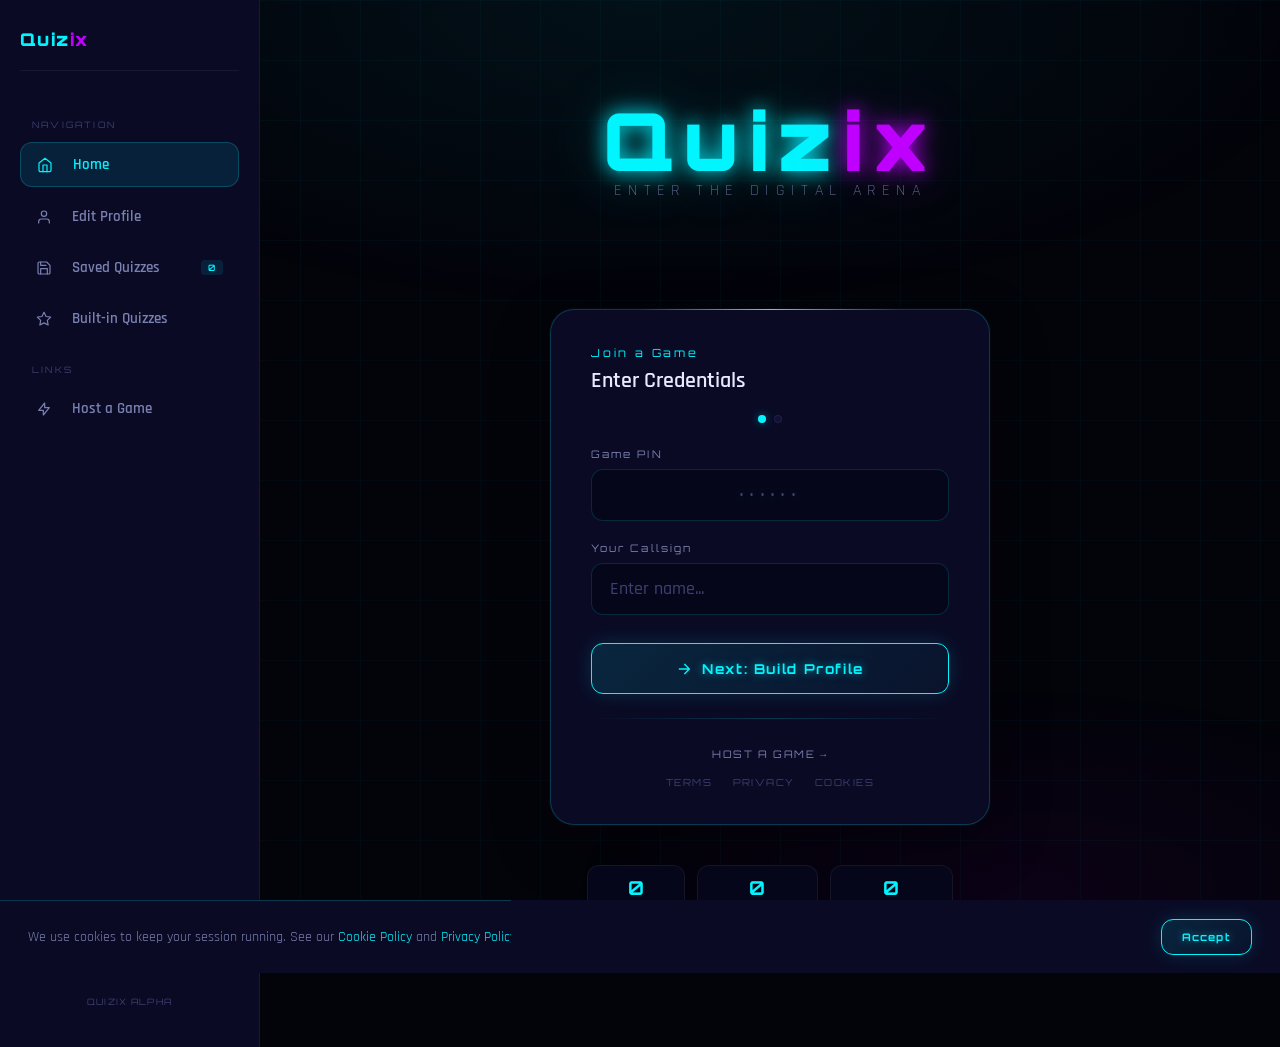
==== commit f2a69934: "Update index.html" ====
--- a/index.html
+++ b/index.html
@@ -705,11 +705,8 @@
           Back to Home
         </button>
       </div>
-    </main>
-  </div>
-</div>
-  <!-- BUILT-IN QUIZZES PANEL -->
-<div id="panel-builtin" class="sidebar-panel" style="margin:0 auto;max-width:520px;">
+        <!-- BUILT-IN QUIZZES PANEL -->
+<div id="panel-builtin" class="sidebar-panel" style="margin:0 auto;max-width:520px;width:100%;padding:60px 40px 80px;">
   <div class="section-title">Built-in Quizzes</div>
   <div class="section-sub" style="margin-bottom:4px;">Ready to Play</div>
   <div style="font-family:var(--font-body);font-size:0.9rem;color:var(--text-secondary);margin-bottom:20px;">Load any quiz instantly into the host panel. One of these might be hiding something...</div>
@@ -718,6 +715,9 @@
     <svg width="14" height="14" fill="none" viewBox="0 0 24 24"><path stroke="currentColor" stroke-width="2" stroke-linecap="round" stroke-linejoin="round" d="M11 19l-7-7 7-7M19 12H5"/></svg>
     Back to Home
   </button>
+</div>
+    </main>
+  </div>
 </div>
 
 <!-- ===== HACK CUTSCENE ===== -->
@@ -832,6 +832,10 @@
         <svg width="12" height="12" fill="none" viewBox="0 0 24 24"><path stroke="currentColor" stroke-width="2.5" stroke-linecap="round" stroke-linejoin="round" d="M5 13l4 4L19 7"/></svg>
         <span id="answered-label">LOCKED IN</span>
       </div>
+      <div class="streak-badge" id="streak-badge" style="display:none;">
+  <svg width="12" height="12" fill="var(--neon-yellow)" viewBox="0 0 24 24"><path stroke="var(--neon-yellow)" stroke-width="2" stroke-linecap="round" stroke-linejoin="round" d="M13 10V3L4 14h7v7l9-11h-7z"/></svg>
+  <span id="streak-num">0</span>× STREAK
+</div>
     </div>
     <div style="font-family:var(--font-display);font-size:0.65rem;letter-spacing:0.1em;color:var(--text-secondary);" id="hud-qnum">Q1</div>
   </div>
@@ -992,6 +996,8 @@
 let gameMode = 'normal';
 let myPassword = null;
 let totalQuestions = 0;
+let currentStreak = 0;
+let bestStreak = 0;
 
 // ===== PRO & BRAIN BITS =====
 let brainBits = parseInt(localStorage.getItem('qx_brain_bits') || '0');
@@ -1877,6 +1883,12 @@
   let icon,title,titleColor;
   if(mode==='poll'){icon=SVG_POLL;title='Vote Counted!';titleColor='var(--neon-orange)';}
   else if(isCorrect){icon=SVG_CORRECT;title=gameMode==='cook'?'Dish Served!':'Correct!';titleColor='var(--neon-green)';}
+    if (isCorrect && mode !== 'poll') {
+  currentStreak++;
+  if (currentStreak > bestStreak) bestStreak = currentStreak;
+} else if (mode !== 'poll') {
+  currentStreak = 0;
+}
   else if(selectedChoice===-1){icon=SVG_TIMEOUT;title="Time's Up!";titleColor='var(--neon-orange)';}
   else{icon=SVG_WRONG;title=gameMode==='cook'?'Undercooked!':(mode==='multi'?'Not Quite!':'Wrong!');titleColor='var(--neon-pink)';}
   document.getElementById('result-icon').innerHTML=icon;
@@ -2038,7 +2050,8 @@
 
 function renderBuiltinQuizzes() {
   const container = document.getElementById('builtin-quiz-list');
-  if (!container) return;
+if (!container) { console.error('builtin-quiz-list not found'); return; }
+console.log('rendering', BUILTIN_QUIZZES.length, 'quizzes');
   container.innerHTML = '';
   BUILTIN_QUIZZES.forEach((quiz, i) => {
     const card = document.createElement('div');
@@ -2074,15 +2087,15 @@
 // Hook into showSidebarPanel
 const _origShowPanel = window.showSidebarPanel;
 window.showSidebarPanel = function(panel) {
-  _origShowPanel(panel);
-  if (panel === 'builtin') {
-    renderBuiltinQuizzes();
-    // Fix display since sidebar-panel default is flex
-    document.getElementById('panel-builtin').style.display = 'flex';
-    // Update sidebar active state
-    document.querySelectorAll('.sidebar-btn').forEach(b => b.classList.remove('active'));
-    document.getElementById('sb-builtin-btn').classList.add('active');
-  }
+  document.querySelectorAll('.sidebar-panel').forEach(p => { p.classList.remove('panel-active'); p.style.display = 'none'; });
+  const targetPanel = document.getElementById('panel-' + panel);
+  if (targetPanel) { targetPanel.classList.add('panel-active'); targetPanel.style.display = 'flex'; }
+  document.querySelectorAll('.sidebar-btn').forEach(b => b.classList.remove('active'));
+  const btns = { home: 'sb-home-btn', profile: 'sb-profile-btn', saved: 'sb-saved-btn', builtin: 'sb-builtin-btn' };
+  if (btns[panel]) { const b = document.getElementById(btns[panel]); if(b) b.classList.add('active'); }
+  if (panel === 'profile') renderProfilePanel();
+  if (panel === 'saved') renderSavedQuizzes();
+  if (panel === 'builtin') renderBuiltinQuizzes();
 };
 document.getElementById('btn-play-again').addEventListener('click',()=>window.location.reload());
 </script>
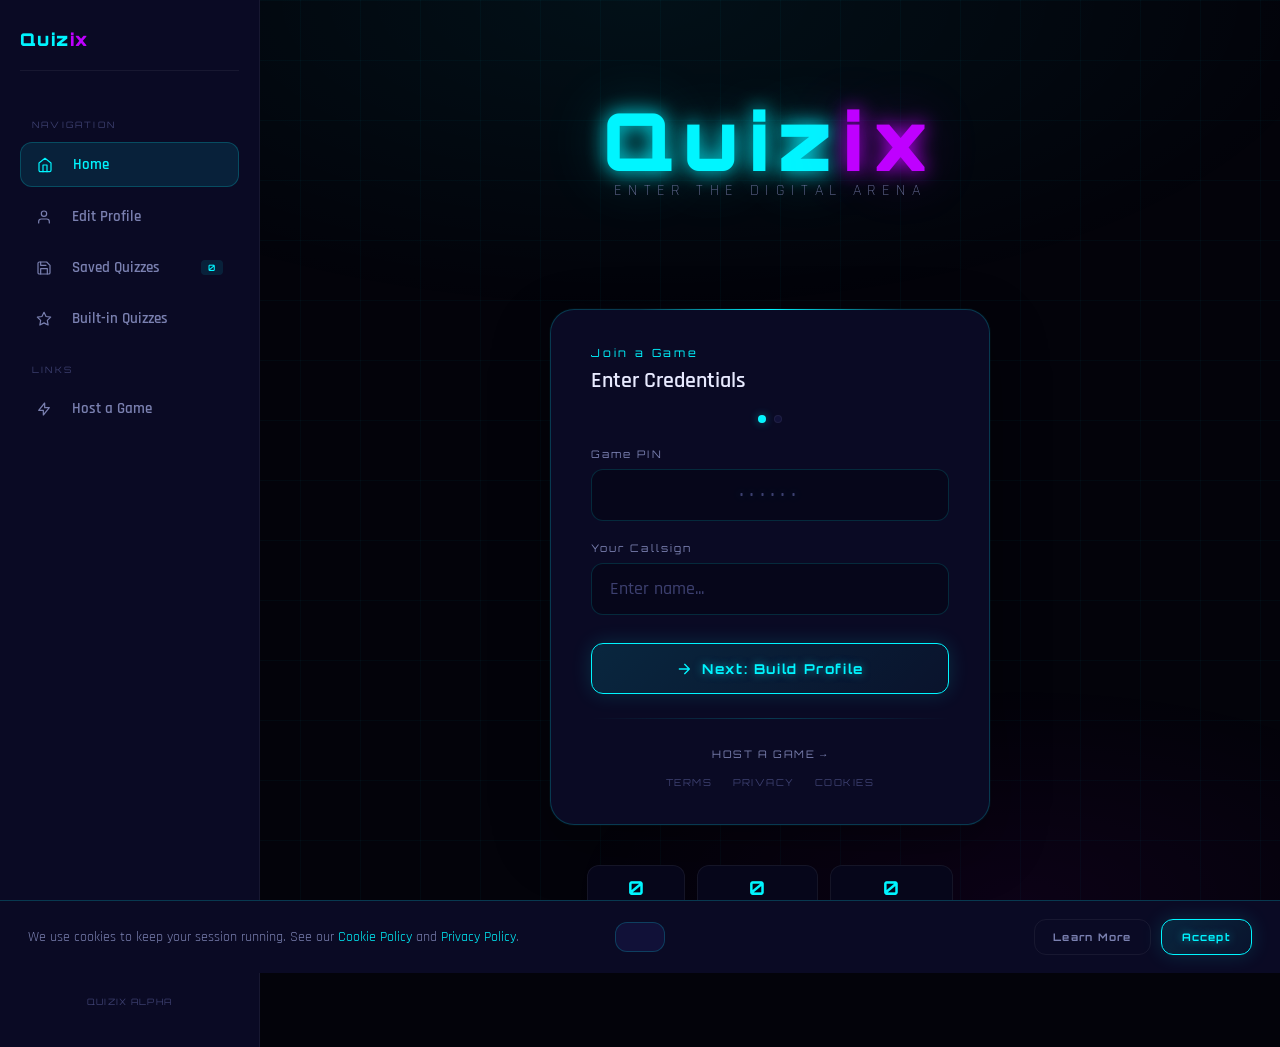
==== commit 87e28355: "Update index.html" ====
--- a/index.html
+++ b/index.html
@@ -8,6 +8,19 @@
 <link rel="icon" href="https://iili.io/BruLSa9.png" sizes="192x192">
   <style>
     .screen-join, .screen-lobby-player, .screen-question, .screen-result, .screen-final, .screen-leaderboard { overflow-y: auto; }
+    .streak-badge {
+  background: rgba(255,230,0,0.1);
+  border: 1px solid rgba(255,230,0,0.35);
+  border-radius: 6px;
+  padding: 4px 10px;
+  font-family: var(--font-display);
+  font-size: 0.65rem;
+  letter-spacing: 0.12em;
+  color: var(--neon-yellow);
+  display: flex;
+  align-items: center;
+  gap: 5px;
+}
 
     /* ===== SCORE BAR ===== */
     .my-score-bar {
@@ -1764,6 +1777,12 @@
   updateProPtsBadge();
   if(currentQType!=='slide') startTimer(q.timeLimit||20,room.questionStartTime,qi);
 }
+  if (currentStreak >= 2) {
+  document.getElementById('streak-badge').style.display = 'flex';
+  document.getElementById('streak-num').textContent = currentStreak;
+} else {
+  document.getElementById('streak-badge').style.display = 'none';
+}
 
 // ===== TIMER =====
 function startTimer(totalSecs,startTime,qi) {
@@ -1895,6 +1914,15 @@
   document.getElementById('result-title').textContent=title;
   document.getElementById('result-title').style.color=titleColor;
   document.getElementById('result-pts').textContent=pts > 0 ? `+${pts.toLocaleString()} pts` : 'No points';
+  const streakEl = document.getElementById('result-streak');
+if (streakEl) {
+  if (currentStreak >= 2) {
+    streakEl.style.display = 'block';
+    streakEl.textContent = `${currentStreak}× streak!`;
+  } else {
+    streakEl.style.display = 'none';
+  }
+}
   const proNotice = document.getElementById('result-pts-pro');
   proNotice.style.display = (hasProSubscription && pts > 0 && isCorrect) ? 'block' : 'none';
   get(ref(db,`rooms/${roomCode}/players/${playerId}`)).then(s=>{
